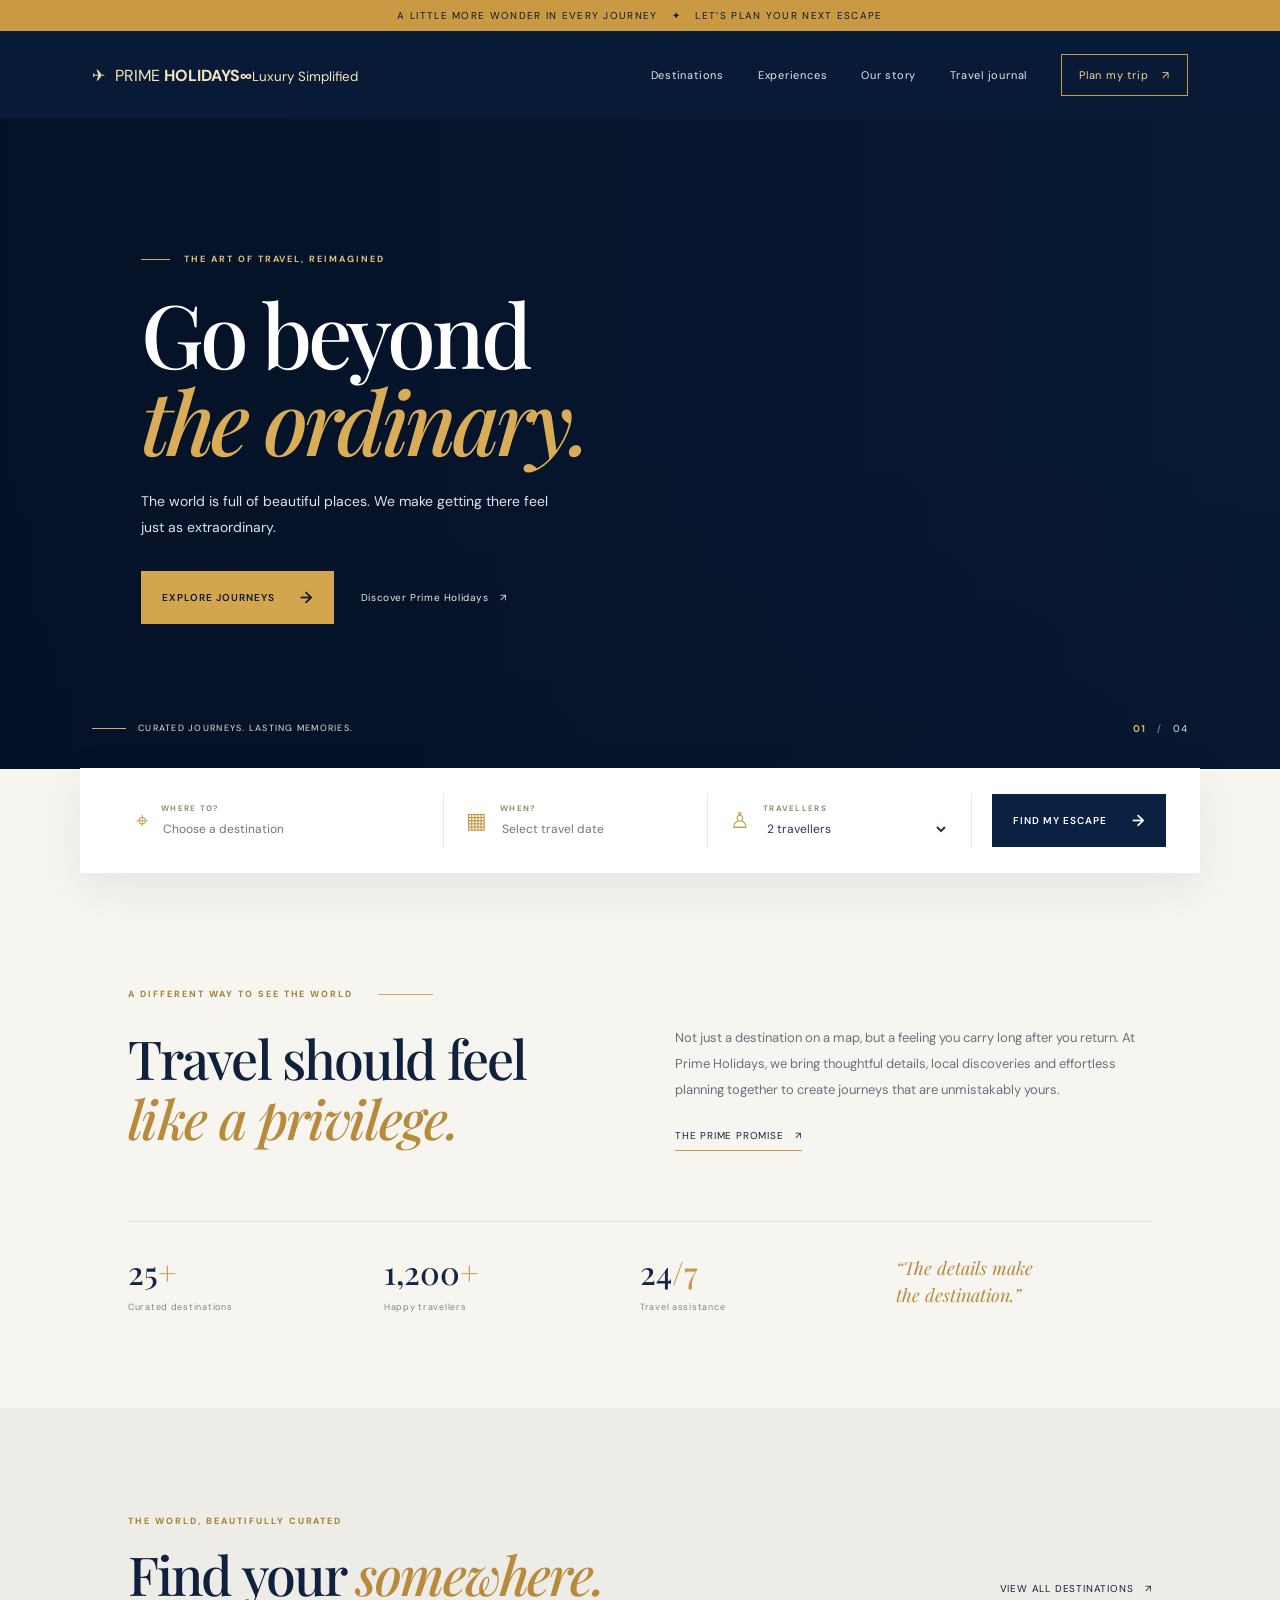
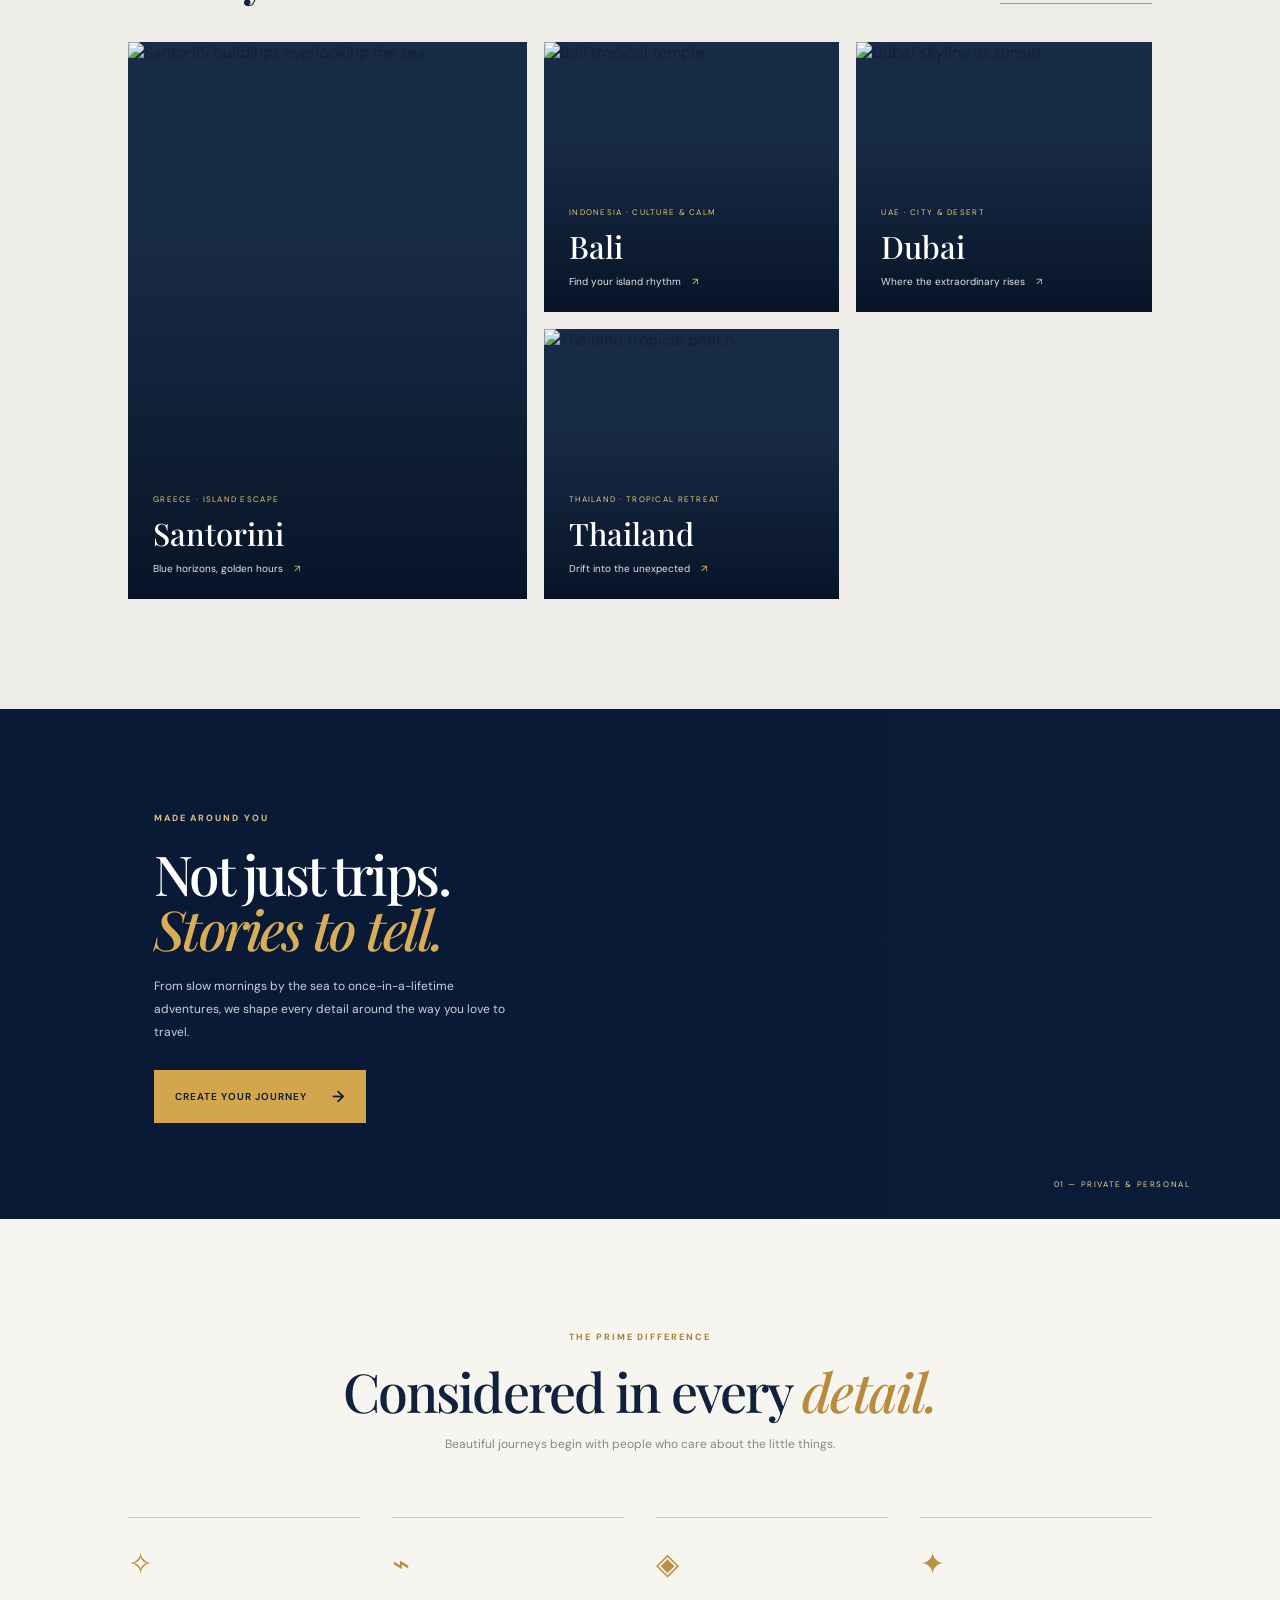
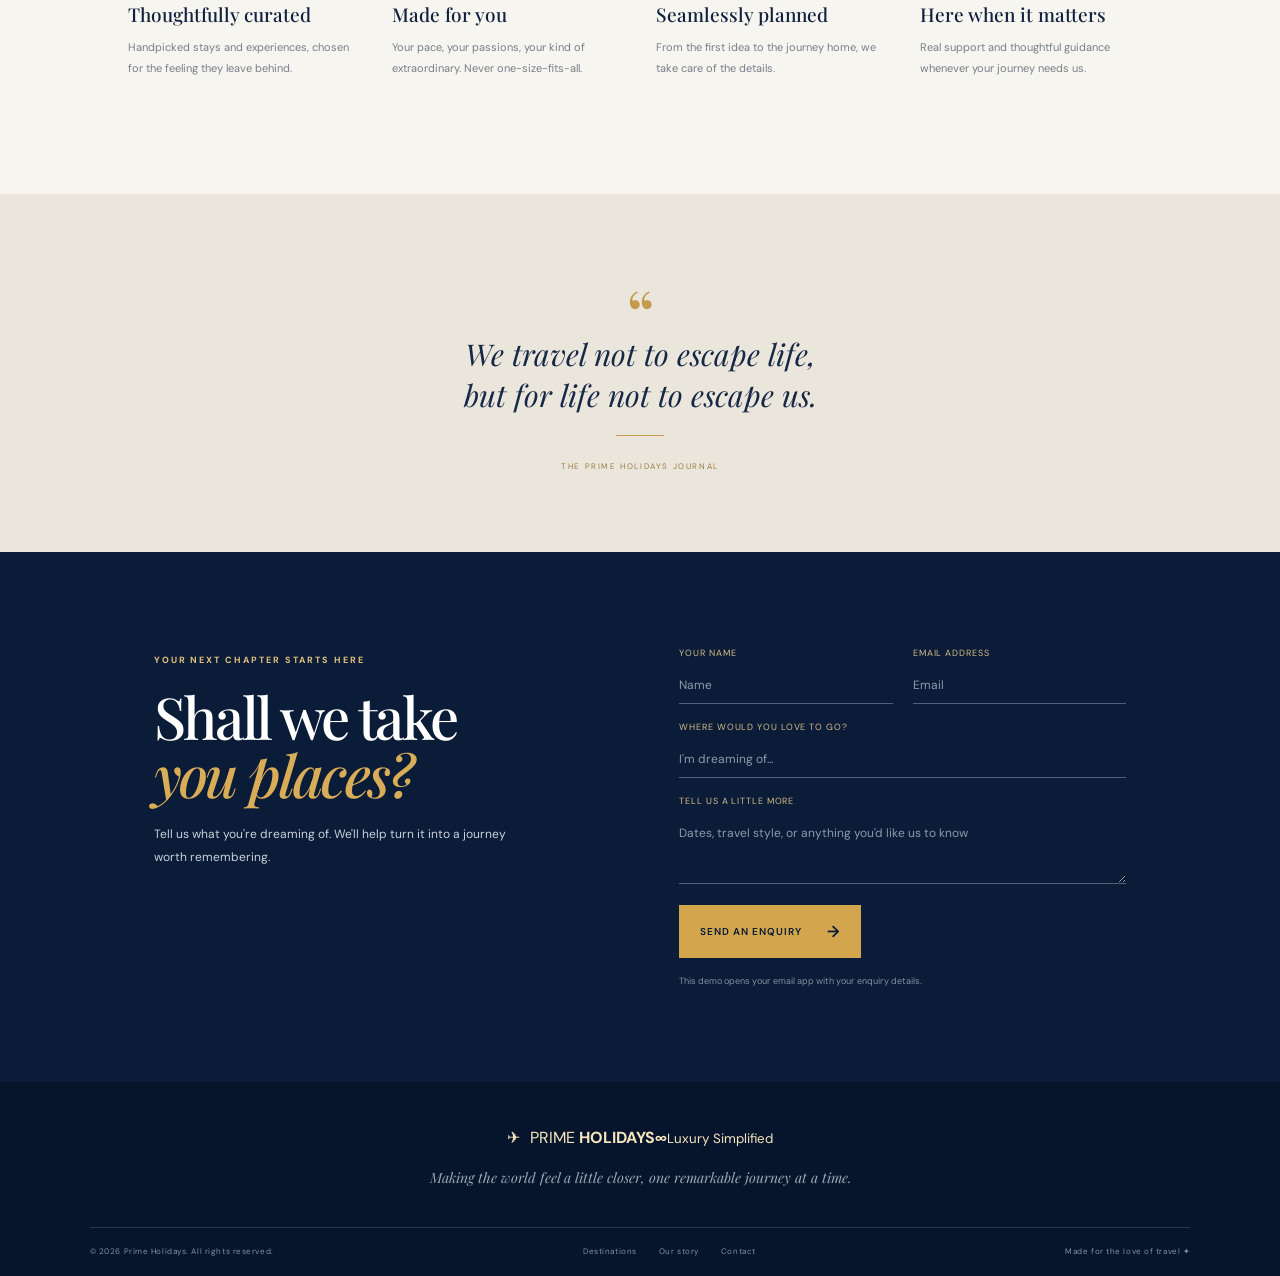
==== index.html @ 159aa7d9 "Match Prime Holidays logo to supplied reference" ====
<!DOCTYPE html>
<html lang="en">
<head>
  <meta charset="UTF-8" />
  <meta name="viewport" content="width=device-width, initial-scale=1.0" />
  <meta name="theme-color" content="#081a35" />
  <meta name="description" content="Discover extraordinary journeys with Prime Holidays. Thoughtfully curated luxury escapes, unforgettable experiences and seamless travel planning." />
  <title>Prime Holidays | Luxury Simplified</title>
  <link rel="preconnect" href="https://fonts.googleapis.com">
  <link rel="preconnect" href="https://fonts.gstatic.com" crossorigin>
  <link href="https://fonts.googleapis.com/css2?family=DM+Sans:wght@400;500;600;700&family=Playfair+Display:ital,wght@0,500;0,600;0,700;1,500;1,600&display=swap" rel="stylesheet">
  <link rel="stylesheet" href="styles.css" />
</head>
<body>
  <div class="announcement">A little more wonder in every journey <span>✦</span> Let’s plan your next escape</div>
  <header class="site-header" id="top">
    <a class="brand prime-logo" href="#top" aria-label="Prime Holidays home"><span class="logo-plane">✈</span><span class="logo-lockup"><span class="logo-word"><span>PRIME</span> <b>HOLIDAYS</b></span><span class="logo-divider"><i></i><b>∞</b><i></i></span><small>Luxury Simplified</small></span></a>
    <button class="menu-toggle" aria-label="Toggle navigation" aria-expanded="false"><i></i><i></i><i></i></button>
    <nav class="main-nav" aria-label="Main navigation">
      <a href="#destinations">Destinations</a><a href="#experiences">Experiences</a><a href="#about">Our story</a><a href="#journal">Travel journal</a><a class="nav-cta" href="#contact">Plan my trip <span>↗</span></a>
    </nav>
  </header>
  <main>
    <section class="hero"><div class="hero-image"></div><div class="hero-shade"></div>
      <div class="hero-content"><p class="eyebrow light"><span></span> THE ART OF TRAVEL, REIMAGINED</p><h1>Go beyond<br><em>the ordinary.</em></h1><p class="hero-copy">The world is full of beautiful places. We make getting there feel just as extraordinary.</p><div class="hero-actions"><a class="button button-gold" href="#destinations">Explore journeys <span>→</span></a><a class="text-link light-link" href="#about">Discover Prime Holidays <span>↗</span></a></div></div>
      <div class="hero-note"><span class="note-line"></span><span>Curated journeys. Lasting memories.</span></div><div class="hero-count"><b>01</b><span> / </span> 04</div>
    </section>
    <section class="search-wrap" aria-label="Find your holiday"><form class="trip-search" id="tripSearch">
      <label><span class="field-icon">⌖</span><span class="field-text"><small>WHERE TO?</small><input name="destination" placeholder="Choose a destination" required /></span></label>
      <label><span class="field-icon">▦</span><span class="field-text"><small>WHEN?</small><input name="date" type="text" onfocus="(this.type='date')" placeholder="Select travel date" /></span></label>
      <label><span class="field-icon">♙</span><span class="field-text"><small>TRAVELLERS</small><select name="travellers"><option>2 travellers</option><option>1 traveller</option><option>3 travellers</option><option>4 travellers</option><option>5+ travellers</option></select></span></label>
      <button class="button button-navy" type="submit">Find my escape <span>→</span></button>
    </form></section>
    <section class="section intro-section" id="about"><div class="intro-kicker"><span class="eyebrow">A DIFFERENT WAY TO SEE THE WORLD</span><span class="gold-rule"></span></div>
      <div class="intro-grid"><h2>Travel should feel<br><em>like a privilege.</em></h2><div class="intro-copy"><p>Not just a destination on a map, but a feeling you carry long after you return. At Prime Holidays, we bring thoughtful details, local discoveries and effortless planning together to create journeys that are unmistakably yours.</p><a class="underlined-link" href="#contact">The Prime promise <span>↗</span></a></div></div>
      <div class="stats-row"><div><b>25<span>+</span></b><small>Curated destinations</small></div><div><b>1,200<span>+</span></b><small>Happy travellers</small></div><div><b>24<span>/7</span></b><small>Travel assistance</small></div><div class="stats-quote">“The details make<br>the destination.”</div></div>
    </section>
    <section class="section destinations-section" id="destinations"><div class="section-heading"><div><span class="eyebrow">THE WORLD, BEAUTIFULLY CURATED</span><h2>Find your <em>somewhere.</em></h2></div><a class="underlined-link" href="#contact">View all destinations <span>↗</span></a></div>
      <div class="destination-grid">
        <a class="destination-card destination-large" href="#contact"><img src="https://images.unsplash.com/photo-1533105079780-92b9be482077?auto=format&fit=crop&w=1200&q=85" alt="Santorini buildings overlooking the sea"><span class="card-overlay"></span><span class="destination-info"><small>GREECE · ISLAND ESCAPE</small><b>Santorini</b><span>Blue horizons, golden hours <i>↗</i></span></span></a>
        <a class="destination-card" href="#contact"><img src="https://images.unsplash.com/photo-1518548419970-58e3b4079ab2?auto=format&fit=crop&w=900&q=85" alt="Bali tropical temple"><span class="card-overlay"></span><span class="destination-info"><small>INDONESIA · CULTURE & CALM</small><b>Bali</b><span>Find your island rhythm <i>↗</i></span></span></a>
        <a class="destination-card" href="#contact"><img src="https://images.unsplash.com/photo-1512453979798-5ea266f8880c?auto=format&fit=crop&w=900&q=85" alt="Dubai skyline at sunset"><span class="card-overlay"></span><span class="destination-info"><small>UAE · CITY & DESERT</small><b>Dubai</b><span>Where the extraordinary rises <i>↗</i></span></span></a>
        <a class="destination-card" href="#contact"><img src="https://images.unsplash.com/photo-1528181304800-259b08848526?auto=format&fit=crop&w=900&q=85" alt="Thailand tropical beach"><span class="card-overlay"></span><span class="destination-info"><small>THAILAND · TROPICAL RETREAT</small><b>Thailand</b><span>Drift into the unexpected <i>↗</i></span></span></a>
      </div>
    </section>
    <section class="experience-section" id="experiences"><div class="experience-image"></div><div class="experience-content"><span class="eyebrow light">MADE AROUND YOU</span><h2>Not just trips.<br><em>Stories to tell.</em></h2><p>From slow mornings by the sea to once-in-a-lifetime adventures, we shape every detail around the way you love to travel.</p><a class="button button-gold" href="#contact">Create your journey <span>→</span></a></div><div class="experience-caption">01 — PRIVATE & PERSONAL</div></section>
    <section class="section values-section"><div class="section-heading centered"><span class="eyebrow">THE PRIME DIFFERENCE</span><h2>Considered in every <em>detail.</em></h2><p>Beautiful journeys begin with people who care about the little things.</p></div>
      <div class="value-grid"><article><span class="value-icon">✧</span><h3>Thoughtfully curated</h3><p>Handpicked stays and experiences, chosen for the feeling they leave behind.</p></article><article><span class="value-icon">⌁</span><h3>Made for you</h3><p>Your pace, your passions, your kind of extraordinary. Never one-size-fits-all.</p></article><article><span class="value-icon">◈</span><h3>Seamlessly planned</h3><p>From the first idea to the journey home, we take care of the details.</p></article><article><span class="value-icon">✦</span><h3>Here when it matters</h3><p>Real support and thoughtful guidance whenever your journey needs us.</p></article></div>
    </section>
    <section class="quote-section" id="journal"><div class="quote-mark">“</div><blockquote>We travel not to escape life,<br>but for life not to escape us.</blockquote><span class="quote-rule"></span><small>THE PRIME HOLIDAYS JOURNAL</small></section>
    <section class="contact-section" id="contact"><div><span class="eyebrow light">YOUR NEXT CHAPTER STARTS HERE</span><h2>Shall we take<br><em>you places?</em></h2><p>Tell us what you're dreaming of. We'll help turn it into a journey worth remembering.</p></div>
      <form class="contact-form" id="contactForm"><div class="form-row"><label>Your name<input name="name" placeholder="Name" required></label><label>Email address<input name="email" type="email" placeholder="Email" required></label></div><label>Where would you love to go?<input name="destination" placeholder="I'm dreaming of..." required></label><label>Tell us a little more<textarea name="message" rows="3" placeholder="Dates, travel style, or anything you'd like us to know"></textarea></label><button class="button button-gold" type="submit">Send an enquiry <span>→</span></button><p class="form-note">This demo opens your email app with your enquiry details.</p></form>
    </section>
  </main>
  <footer class="footer"><a class="brand prime-logo footer-brand" href="#top" aria-label="Prime Holidays home"><span class="logo-plane">✈</span><span class="logo-lockup"><span class="logo-word"><span>PRIME</span> <b>HOLIDAYS</b></span><span class="logo-divider"><i></i><b>∞</b><i></i></span><small>Luxury Simplified</small></span></a><p>Making the world feel a little closer, one remarkable journey at a time.</p><div class="footer-bottom"><span>© <span id="year"></span> Prime Holidays. All rights reserved.</span><div><a href="#destinations">Destinations</a><a href="#about">Our story</a><a href="#contact">Contact</a></div><span>Made for the love of travel ✦</span></div></footer>
  <script src="script.js"></script>
</body>
</html>
---- styles.css ----
*{box-sizing:border-box}html{scroll-behavior:smooth}body{margin:0;background:#f7f5f0;color:#10213d;font-family:"DM Sans",sans-serif}a{color:inherit;text-decoration:none}.announcement{height:31px;background:#c99a43;color:#071a36;text-align:center;font-size:10px;letter-spacing:.13em;text-transform:uppercase;padding:9px 12px}.announcement span{padding:0 10px}.site-header{height:88px;padding:0 7.2%;display:flex;align-items:center;justify-content:space-between;background:#081a35;color:#fff;position:relative;z-index:10}.brand{display:flex;align-items:center;gap:10px;color:#f5e6bd}.brand-mark{font-size:26px;color:#d8a84e}.brand-name{font-family:"Playfair Display",serif;font-size:21px;letter-spacing:.06em;line-height:1.05}.brand-name b{font-weight:500;color:#dcb45f}.brand-name small{display:block;font:9px "DM Sans",sans-serif;letter-spacing:.27em;text-align:center;margin-top:8px;color:#eee1c4}.main-nav{display:flex;align-items:center;gap:34px;font-size:11px;letter-spacing:.07em;color:#e5e8ee}.main-nav>a:hover{color:#e0b65d}.nav-cta{border:1px solid #c99a43;padding:13px 17px;color:#f3d48e}.nav-cta span{margin-left:10px}.menu-toggle{display:none;background:none;border:0}.hero{height:650px;min-height:590px;position:relative;display:flex;align-items:center;color:white;overflow:hidden;background:#081a35}.hero-image{position:absolute;inset:0;background:url("https://images.unsplash.com/photo-1530789253388-582c481c54b0?auto=format&fit=crop&w=2200&q=90") center 53%/cover;transform:scale(1.02)}.hero-shade{position:absolute;inset:0;background:linear-gradient(90deg,rgba(4,16,36,.86),rgba(5,18,39,.62) 45%,rgba(5,18,39,.08)),linear-gradient(0deg,rgba(5,17,36,.28),transparent 50%)}.hero-content{position:relative;z-index:1;margin-left:11%;max-width:590px;padding:50px 20px 70px 0}.eyebrow{font-size:9px;letter-spacing:.22em;font-weight:700;color:#a77d34}.eyebrow.light{color:#e3c27d}.eyebrow span{display:inline-block;width:29px;height:1px;background:#d6ad61;vertical-align:middle;margin-right:10px}.hero h1,.experience-content h2,.contact-section h2{font:500 clamp(54px,7vw,88px)/.99 "Playfair Display",serif;letter-spacing:-.045em;margin:24px 0}.hero h1 em,.intro-grid h2 em,.section-heading h2 em,.experience-content h2 em,.contact-section h2 em{font-weight:500;color:#d9ad58}.hero-copy{max-width:410px;color:#e0e4eb;font-size:14px;line-height:1.9;margin:0 0 30px}.hero-actions{display:flex;align-items:center;gap:27px}.button{display:inline-flex;align-items:center;justify-content:center;gap:25px;padding:16px 21px;border:0;font:600 10px "DM Sans",sans-serif;letter-spacing:.1em;text-transform:uppercase;cursor:pointer;transition:transform .2s}.button:hover{transform:translateY(-2px)}.button-gold{background:#d3a64e;color:#081a35}.button-gold:hover{background:#e5bd70}.button-navy{background:#0b2142;color:#fff;white-space:nowrap}.button span{font-size:16px}.text-link{font-size:10px;letter-spacing:.06em}.light-link{color:#f0e9dc}.text-link span,.underlined-link span{padding-left:8px}.hero-note{position:absolute;bottom:35px;left:7.2%;font-size:9px;letter-spacing:.14em;text-transform:uppercase;color:#e9e4d9;display:flex;align-items:center;gap:12px}.note-line{height:1px;width:34px;background:#d6ad61}.hero-count{position:absolute;right:7.2%;bottom:34px;font-size:10px;letter-spacing:.1em;color:#e7e4dc}.hero-count b{color:#d8ae5d}.hero-count span{color:#9a9a9a;padding:0 7px}.search-wrap{position:relative;z-index:3;margin:-1px auto 0;background:#fff;max-width:1120px;box-shadow:0 15px 50px #14233a14;padding:0 34px}.trip-search{display:grid;grid-template-columns:1.25fr 1fr 1fr auto;align-items:center;min-height:105px}.trip-search label{display:flex;align-items:center;gap:13px;padding:10px 22px;border-right:1px solid #ece8df}.field-icon{font-size:22px;color:#c59a4a}.field-text{display:flex;flex-direction:column;gap:7px;width:100%}.field-text small{font-size:8px;letter-spacing:.16em;color:#9a8a6d;font-weight:700}.field-text input,.field-text select{border:0;outline:0;background:transparent;color:#263650;font:12px "DM Sans",sans-serif;width:100%;min-width:0}.trip-search .button{margin-left:20px}.section{padding:110px 10%}.intro-section{padding-top:115px;padding-bottom:95px}.intro-kicker{display:flex;align-items:center;gap:25px}.gold-rule{width:55px;height:1px;background:#d2a650}.intro-grid{display:grid;grid-template-columns:1fr 1fr;gap:70px;align-items:center;margin-top:25px}.intro-grid h2,.section-heading h2{font:500 clamp(38px,4.2vw,57px)/1.12 "Playfair Display",serif;letter-spacing:-.035em;margin:0}.intro-grid h2 em,.section-heading h2 em{color:#b88b3c}.intro-copy{max-width:475px}.intro-copy p{font-size:13px;line-height:2;color:#69717e;margin:0 0 20px}.underlined-link{font-size:10px;letter-spacing:.08em;text-transform:uppercase;border-bottom:1px solid #c49a4a;padding-bottom:8px;display:inline-block}.stats-row{border-top:1px solid #e4dfd5;margin-top:70px;padding-top:28px;display:grid;grid-template-columns:repeat(4,1fr);align-items:center}.stats-row>div{display:flex;flex-direction:column;gap:8px}.stats-row b{font:500 32px "Playfair Display",serif;color:#142747}.stats-row b span{color:#c59a4a}.stats-row small{font-size:9px;letter-spacing:.08em;color:#81838a}.stats-row .stats-quote{font:italic 18px "Playfair Display",serif;color:#b68a40;line-height:1.45}.destinations-section{background:#eeece6;padding-top:100px;padding-bottom:110px}.section-heading{display:flex;align-items:end;justify-content:space-between;margin-bottom:38px}.section-heading h2{margin-top:15px}.destination-grid{display:grid;grid-template-columns:1.35fr 1fr 1fr;grid-template-rows:270px 270px;gap:17px}.destination-card{position:relative;overflow:hidden;display:block;background:#182b46}.destination-card.destination-large{grid-row:span 2}.destination-card img{width:100%;height:100%;object-fit:cover;transition:transform .7s}.destination-card:hover img{transform:scale(1.055)}.card-overlay{position:absolute;inset:0;background:linear-gradient(0deg,rgba(3,14,31,.78),transparent 65%)}.destination-info{position:absolute;bottom:24px;left:25px;color:white;display:flex;flex-direction:column;gap:8px}.destination-info small{font-size:8px;letter-spacing:.16em;color:#e9c77e}.destination-info b{font:500 31px "Playfair Display",serif}.destination-info>span{font-size:10px;color:#e5e5e5}.destination-info i{font-style:normal;padding-left:8px;color:#e5bf70}.experience-section{height:510px;position:relative;background:#0a1c38;color:#fff;display:flex;align-items:center;overflow:hidden}.experience-image{position:absolute;inset:0 0 0 38%;background:url("https://images.unsplash.com/photo-1518509562904-e7ef99cdcc86?auto=format&fit=crop&w=1600&q=85") center/cover}.experience-section:before{content:"";position:absolute;inset:0;background:linear-gradient(90deg,#081a35 0%,#081a35 35%,rgba(8,26,53,.75) 57%,rgba(8,26,53,.05));z-index:1}.experience-content{position:relative;z-index:2;margin-left:12%;max-width:430px}.experience-content h2{font-size:55px;margin:20px 0}.experience-content p,.contact-section>div>p{font-size:12px;line-height:1.9;color:#cbd1dc;margin:0 0 27px;max-width:365px}.experience-caption{position:absolute;right:7%;bottom:30px;z-index:2;font-size:8px;letter-spacing:.2em;color:#f1d49a}.values-section{padding-top:105px;padding-bottom:115px}.centered{text-align:center;display:block}.centered h2{margin-top:16px}.centered>p{font-size:12px;color:#85858a;margin-top:15px}.value-grid{display:grid;grid-template-columns:repeat(4,1fr);gap:32px;margin-top:65px}.value-grid article{border-top:1px solid #d8c9a9;padding-top:24px}.value-icon{font:30px "Playfair Display",serif;color:#bd9144}.value-grid h3{font:500 19px "Playfair Display",serif;margin:19px 0 10px}.value-grid p{font-size:11px;line-height:1.9;color:#777e88;margin:0}.quote-section{background:#eae6dc;text-align:center;padding:72px 20px 78px}.quote-mark{font:70px "Playfair Display",serif;color:#c49a4b;height:53px}.quote-section blockquote{font:italic 30px/1.35 "Playfair Display",serif;color:#172847;margin:15px 0 20px}.quote-rule{display:block;width:48px;height:1px;background:#c49a4b;margin:0 auto 17px}.quote-section small{font-size:8px;letter-spacing:.2em;color:#9b7b43}.contact-section{background:#0a1c38;color:white;padding:95px 12%;display:grid;grid-template-columns:1fr 1.05fr;gap:100px}.contact-section h2{font-size:58px;margin:20px 0}.contact-form{display:flex;flex-direction:column;gap:17px}.contact-form label{display:flex;flex-direction:column;gap:8px;color:#d8bd85;font-size:9px;letter-spacing:.1em;text-transform:uppercase}.contact-form input,.contact-form textarea{background:transparent;border:0;border-bottom:1px solid #526079;padding:10px 0;color:white;outline:none;font:12px "DM Sans",sans-serif;resize:vertical}.contact-form input::placeholder,.contact-form textarea::placeholder{color:#8f9aaa}.form-row{display:grid;grid-template-columns:1fr 1fr;gap:20px}.contact-form .button{align-self:flex-start;margin-top:4px}.form-note{font-size:9px;color:#8490a2;margin:0}.footer{background:#06152c;color:#d6dce5;text-align:center;padding:45px 7% 20px}.footer-brand{justify-content:center}.footer>p{font:italic 14px "Playfair Display",serif;color:#9ea9b8;margin:20px 0 40px}.footer-bottom{border-top:1px solid #26364f;padding-top:18px;display:flex;justify-content:space-between;align-items:center;font-size:8px;letter-spacing:.07em;color:#8490a2}.footer-bottom div{display:flex;gap:22px}.footer-bottom a:hover{color:#e3bc70}@media(max-width:900px){.site-header{padding:0 5%;height:78px}.main-nav{gap:18px}.section{padding-left:7%;padding-right:7%}.search-wrap{margin:0 5%}.trip-search{grid-template-columns:1fr 1fr;padding:15px 0}.trip-search label{padding:13px 15px}.trip-search label:nth-child(2){border-right:0}.trip-search .button{margin:12px 15px;grid-column:span 2}.destination-grid{grid-template-rows:230px 230px}.contact-section{padding:80px 8%;gap:55px}.value-grid{gap:20px}}@media(max-width:650px){.announcement{font-size:8px}.site-header{height:72px}.brand-name{font-size:18px}.menu-toggle{display:flex;flex-direction:column;gap:5px;padding:10px}.menu-toggle i{width:22px;height:1px;background:#e6c67f}.main-nav{display:none;position:absolute;top:72px;left:0;right:0;background:#081a35;padding:22px 7%;flex-direction:column;align-items:stretch;gap:22px}.main-nav.open{display:flex}.nav-cta{text-align:center}.hero{height:620px;min-height:560px}.hero-image{background-position:58% center}.hero-shade{background:linear-gradient(90deg,rgba(4,16,36,.83),rgba(4,16,36,.38)),linear-gradient(0deg,rgba(4,16,36,.3),transparent)}.hero-content{margin-left:7%;padding-right:7%;padding-top:20px}.hero h1{font-size:58px}.hero-copy{font-size:12px;max-width:310px}.hero-actions{align-items:flex-start;flex-direction:column;gap:18px}.hero-note{left:7%;font-size:8px}.search-wrap{margin:0 4%;padding:0 12px}.trip-search{grid-template-columns:1fr}.trip-search label{border-right:0;border-bottom:1px solid #eee;padding:12px}.trip-search .button{grid-column:auto;margin:12px}.section{padding:75px 7%}.intro-grid{grid-template-columns:1fr;gap:18px;margin-top:20px}.intro-grid h2,.section-heading h2{font-size:42px}.stats-row{grid-template-columns:1fr 1fr;gap:25px;margin-top:45px}.stats-row .stats-quote{font-size:16px}.section-heading{align-items:flex-start;flex-direction:column;gap:22px}.destination-grid{grid-template-columns:1fr 1fr;grid-template-rows:260px 210px 210px;gap:10px}.destination-card.destination-large{grid-column:span 2;grid-row:auto}.destination-info{left:15px;bottom:16px}.destination-info b{font-size:25px}.destination-info small{font-size:7px}.destination-info>span{font-size:9px}.experience-section{height:570px;align-items:flex-end;padding-bottom:65px}.experience-image{inset:0;background-position:58% center}.experience-section:before{background:linear-gradient(0deg,#081a35,rgba(8,26,53,.86) 40%,rgba(8,26,53,.1))}.experience-content{margin:0 7%}.experience-content h2{font-size:48px}.experience-caption{right:7%;top:25px;bottom:auto}.value-grid{grid-template-columns:1fr 1fr;gap:32px 20px;margin-top:45px}.quote-section{padding:60px 15px}.quote-section blockquote{font-size:24px}.contact-section{grid-template-columns:1fr;gap:35px;padding:75px 7%}.contact-section h2{font-size:51px}.form-row{grid-template-columns:1fr;gap:17px}.footer-bottom{flex-direction:column;gap:16px}.footer-bottom div{order:-1}.footer>p{font-size:12px}}
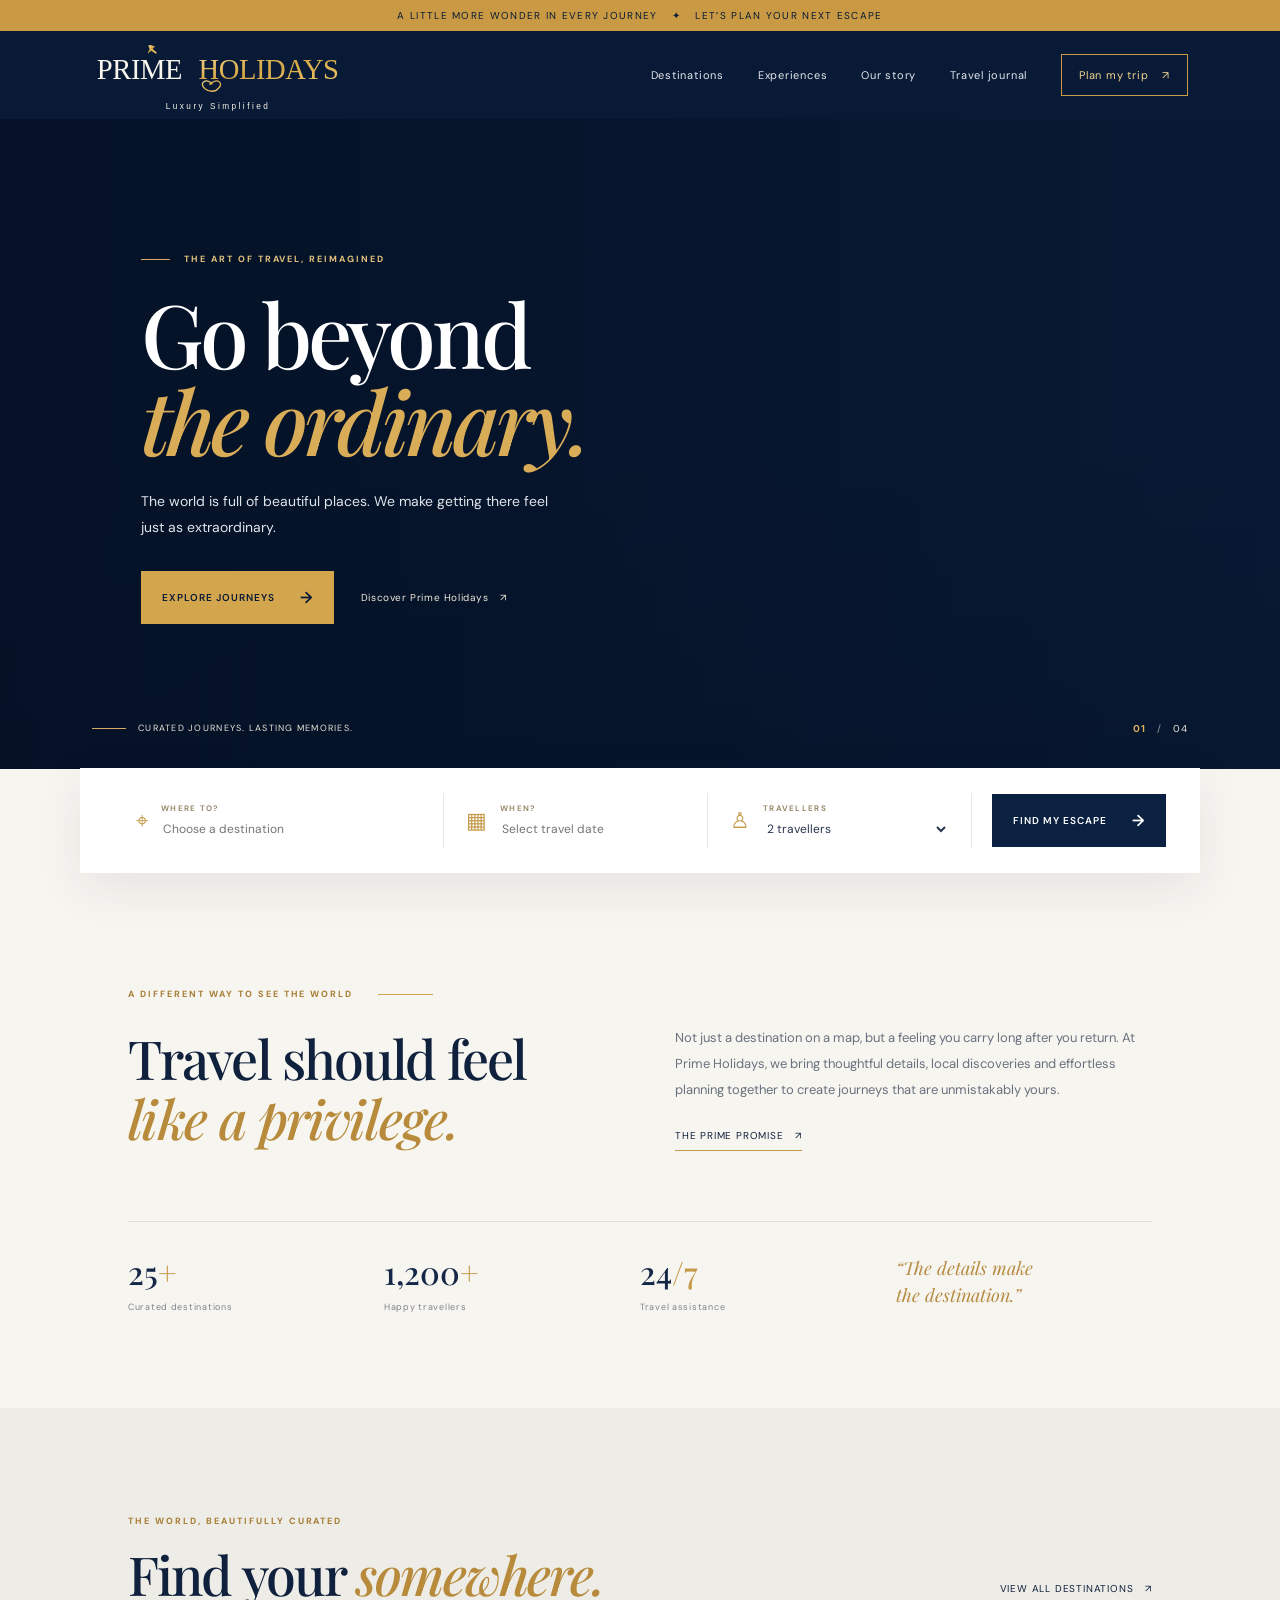
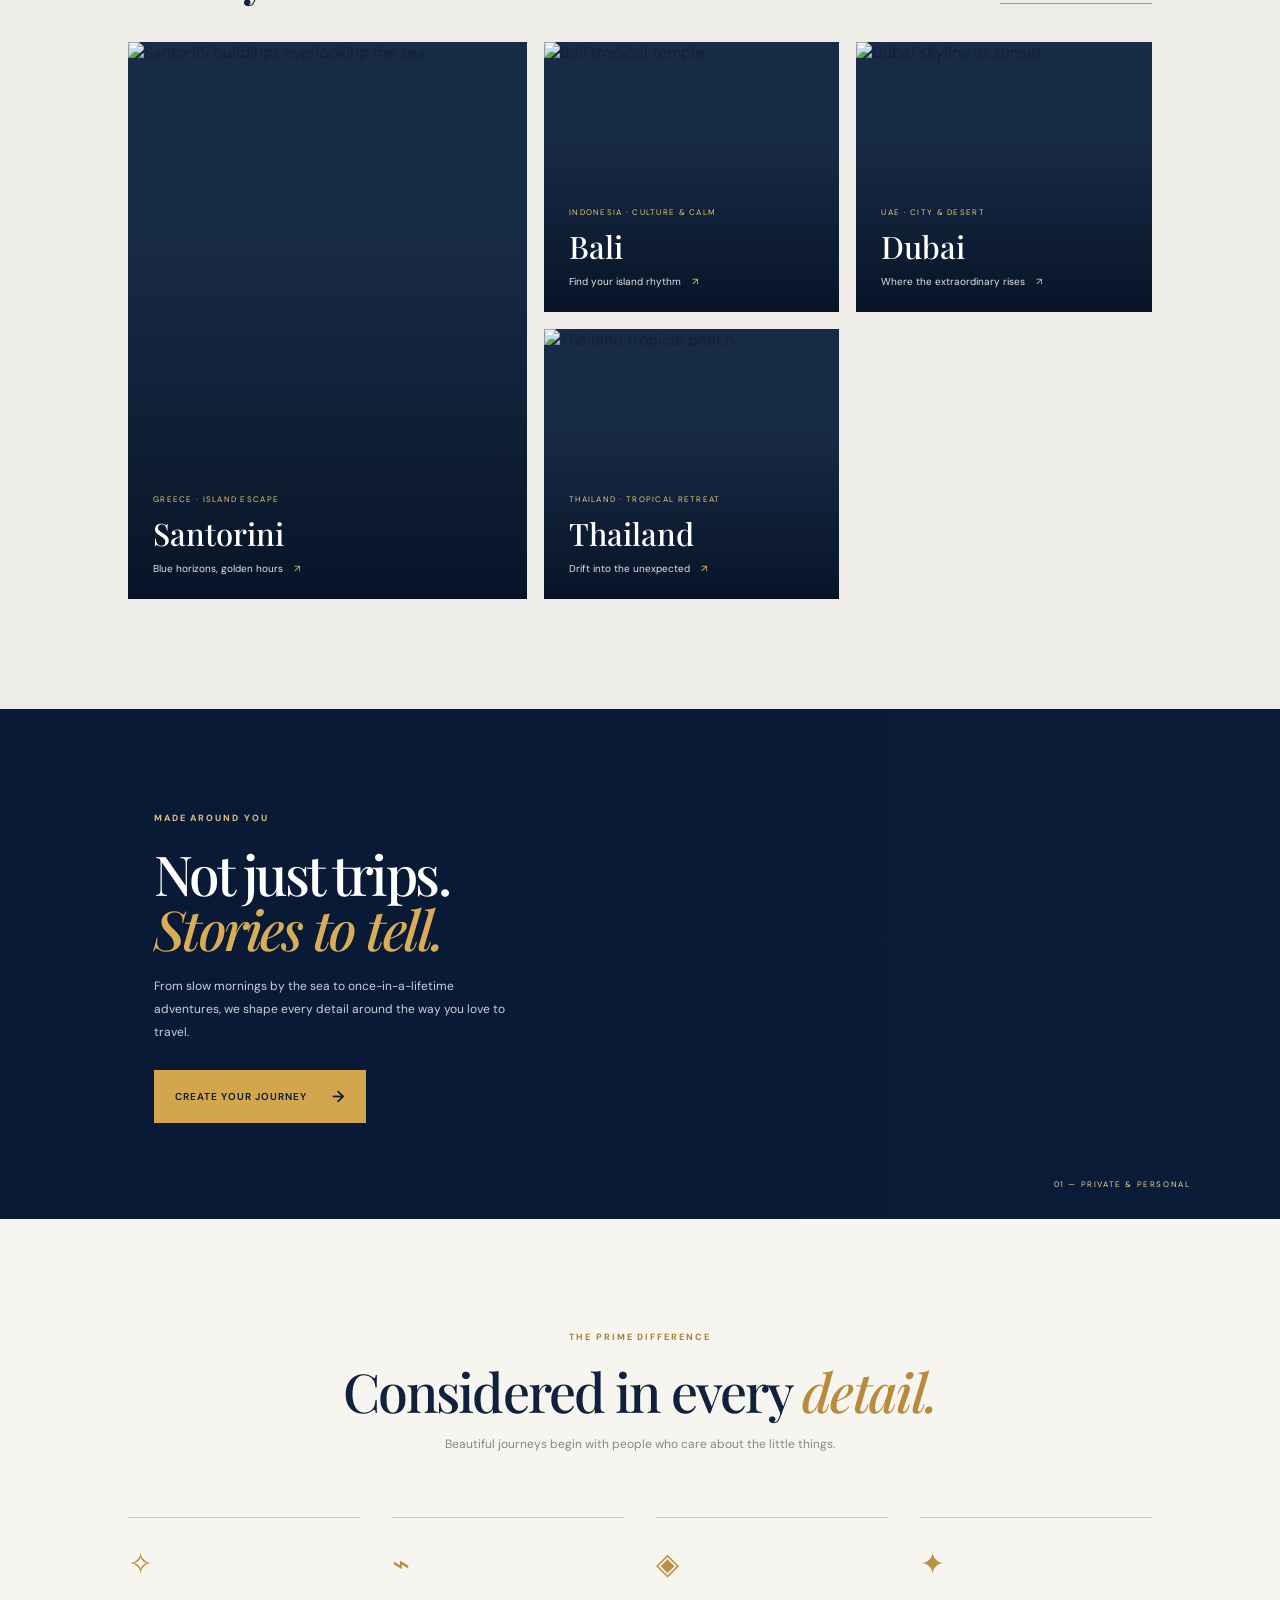
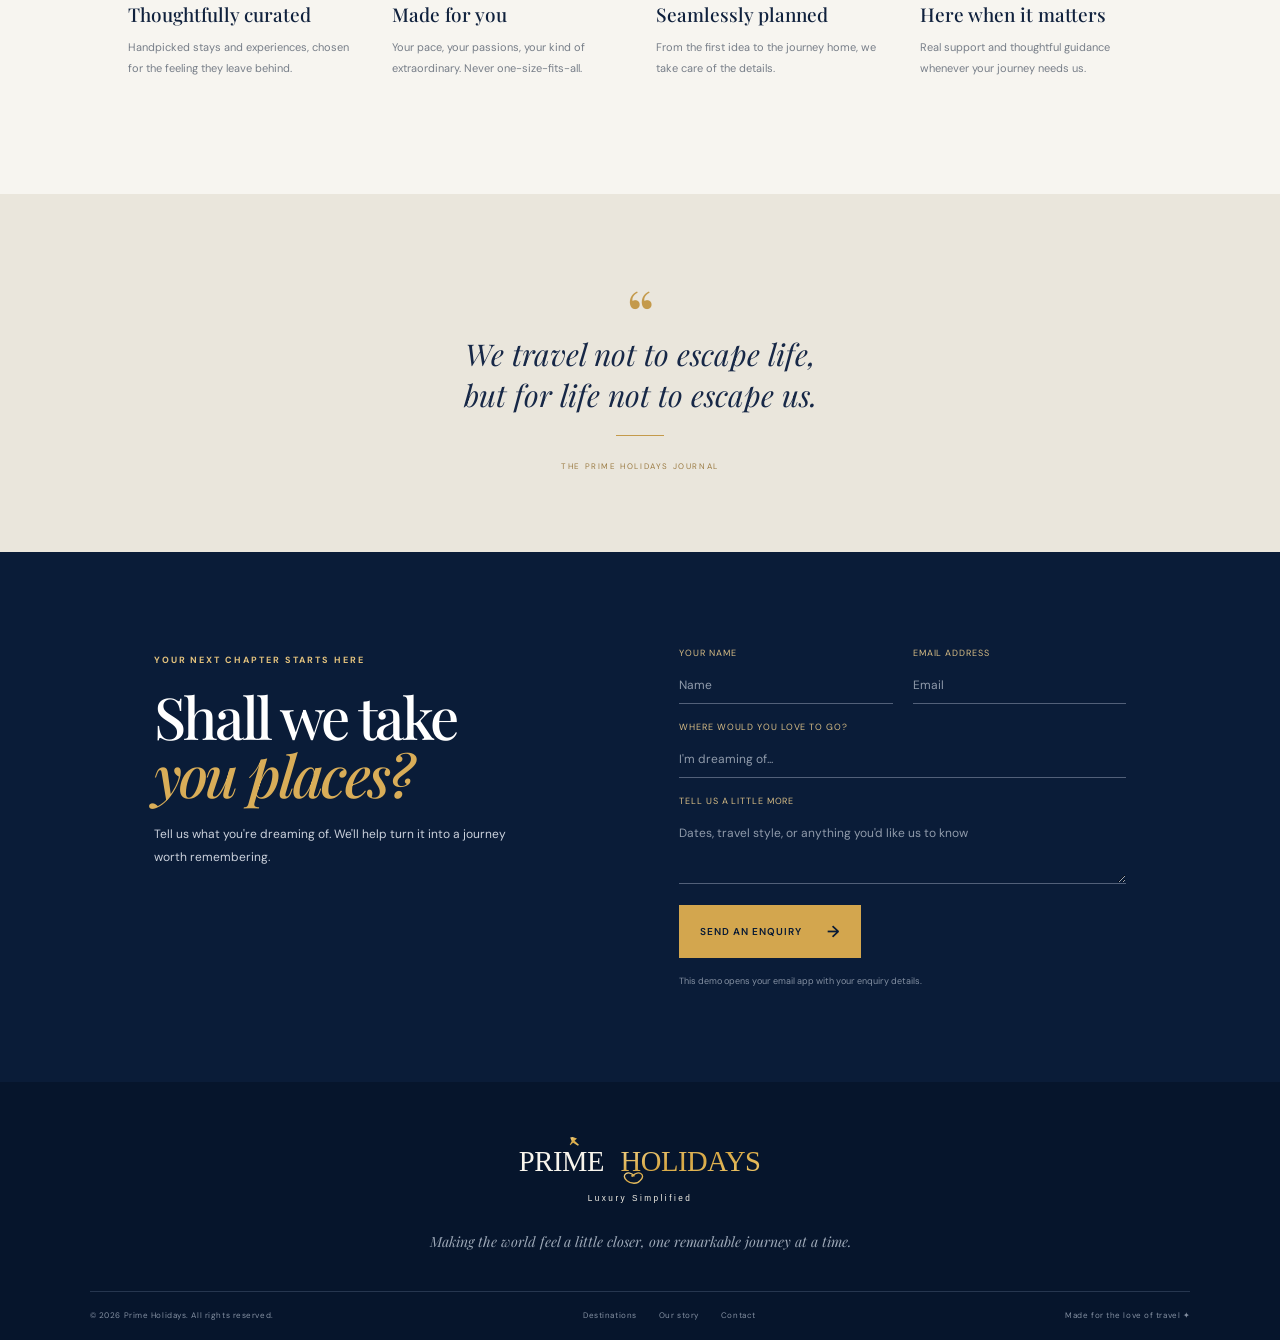
==== commit 07255785: "Use refined vector Prime Holidays logo" ====
--- a/index.html
+++ b/index.html
@@ -14,7 +14,7 @@
 <body>
   <div class="announcement">A little more wonder in every journey <span>✦</span> Let’s plan your next escape</div>
   <header class="site-header" id="top">
-    <a class="brand prime-logo" href="#top" aria-label="Prime Holidays home"><span class="logo-plane">✈</span><span class="logo-lockup"><span class="logo-word"><span>PRIME</span> <b>HOLIDAYS</b></span><span class="logo-divider"><i></i><b>∞</b><i></i></span><small>Luxury Simplified</small></span></a>
+    <a class="brand prime-logo" href="#top" aria-label="Prime Holidays home"><img src="prime-holidays-logo.svg" alt="Prime Holidays — Luxury Simplified"></a>
     <button class="menu-toggle" aria-label="Toggle navigation" aria-expanded="false"><i></i><i></i><i></i></button>
     <nav class="main-nav" aria-label="Main navigation">
       <a href="#destinations">Destinations</a><a href="#experiences">Experiences</a><a href="#about">Our story</a><a href="#journal">Travel journal</a><a class="nav-cta" href="#contact">Plan my trip <span>↗</span></a>
@@ -52,7 +52,7 @@
       <form class="contact-form" id="contactForm"><div class="form-row"><label>Your name<input name="name" placeholder="Name" required></label><label>Email address<input name="email" type="email" placeholder="Email" required></label></div><label>Where would you love to go?<input name="destination" placeholder="I'm dreaming of..." required></label><label>Tell us a little more<textarea name="message" rows="3" placeholder="Dates, travel style, or anything you'd like us to know"></textarea></label><button class="button button-gold" type="submit">Send an enquiry <span>→</span></button><p class="form-note">This demo opens your email app with your enquiry details.</p></form>
     </section>
   </main>
-  <footer class="footer"><a class="brand prime-logo footer-brand" href="#top" aria-label="Prime Holidays home"><span class="logo-plane">✈</span><span class="logo-lockup"><span class="logo-word"><span>PRIME</span> <b>HOLIDAYS</b></span><span class="logo-divider"><i></i><b>∞</b><i></i></span><small>Luxury Simplified</small></span></a><p>Making the world feel a little closer, one remarkable journey at a time.</p><div class="footer-bottom"><span>© <span id="year"></span> Prime Holidays. All rights reserved.</span><div><a href="#destinations">Destinations</a><a href="#about">Our story</a><a href="#contact">Contact</a></div><span>Made for the love of travel ✦</span></div></footer>
+  <footer class="footer"><a class="brand prime-logo footer-brand" href="#top"><img src="prime-holidays-logo.svg" alt="Prime Holidays — Luxury Simplified"></a><p>Making the world feel a little closer, one remarkable journey at a time.</p><div class="footer-bottom"><span>© <span id="year"></span> Prime Holidays. All rights reserved.</span><div><a href="#destinations">Destinations</a><a href="#about">Our story</a><a href="#contact">Contact</a></div><span>Made for the love of travel ✦</span></div></footer>
   <script src="script.js"></script>
 </body>
 </html>
--- a/styles.css
+++ b/styles.css
@@ -1 +1,13 @@
-*{box-sizing:border-box}html{scroll-behavior:smooth}body{margin:0;background:#f7f5f0;color:#10213d;font-family:"DM Sans",sans-serif}a{color:inherit;text-decoration:none}.announcement{height:31px;background:#c99a43;color:#071a36;text-align:center;font-size:10px;letter-spacing:.13em;text-transform:uppercase;padding:9px 12px}.announcement span{padding:0 10px}.site-header{height:88px;padding:0 7.2%;display:flex;align-items:center;justify-content:space-between;background:#081a35;color:#fff;position:relative;z-index:10}.brand{display:flex;align-items:center;gap:10px;color:#f5e6bd}.brand-mark{font-size:26px;color:#d8a84e}.brand-name{font-family:"Playfair Display",serif;font-size:21px;letter-spacing:.06em;line-height:1.05}.brand-name b{font-weight:500;color:#dcb45f}.brand-name small{display:block;font:9px "DM Sans",sans-serif;letter-spacing:.27em;text-align:center;margin-top:8px;color:#eee1c4}.main-nav{display:flex;align-items:center;gap:34px;font-size:11px;letter-spacing:.07em;color:#e5e8ee}.main-nav>a:hover{color:#e0b65d}.nav-cta{border:1px solid #c99a43;padding:13px 17px;color:#f3d48e}.nav-cta span{margin-left:10px}.menu-toggle{display:none;background:none;border:0}.hero{height:650px;min-height:590px;position:relative;display:flex;align-items:center;color:white;overflow:hidden;background:#081a35}.hero-image{position:absolute;inset:0;background:url("https://images.unsplash.com/photo-1530789253388-582c481c54b0?auto=format&fit=crop&w=2200&q=90") center 53%/cover;transform:scale(1.02)}.hero-shade{position:absolute;inset:0;background:linear-gradient(90deg,rgba(4,16,36,.86),rgba(5,18,39,.62) 45%,rgba(5,18,39,.08)),linear-gradient(0deg,rgba(5,17,36,.28),transparent 50%)}.hero-content{position:relative;z-index:1;margin-left:11%;max-width:590px;padding:50px 20px 70px 0}.eyebrow{font-size:9px;letter-spacing:.22em;font-weight:700;color:#a77d34}.eyebrow.light{color:#e3c27d}.eyebrow span{display:inline-block;width:29px;height:1px;background:#d6ad61;vertical-align:middle;margin-right:10px}.hero h1,.experience-content h2,.contact-section h2{font:500 clamp(54px,7vw,88px)/.99 "Playfair Display",serif;letter-spacing:-.045em;margin:24px 0}.hero h1 em,.intro-grid h2 em,.section-heading h2 em,.experience-content h2 em,.contact-section h2 em{font-weight:500;color:#d9ad58}.hero-copy{max-width:410px;color:#e0e4eb;font-size:14px;line-height:1.9;margin:0 0 30px}.hero-actions{display:flex;align-items:center;gap:27px}.button{display:inline-flex;align-items:center;justify-content:center;gap:25px;padding:16px 21px;border:0;font:600 10px "DM Sans",sans-serif;letter-spacing:.1em;text-transform:uppercase;cursor:pointer;transition:transform .2s}.button:hover{transform:translateY(-2px)}.button-gold{background:#d3a64e;color:#081a35}.button-gold:hover{background:#e5bd70}.button-navy{background:#0b2142;color:#fff;white-space:nowrap}.button span{font-size:16px}.text-link{font-size:10px;letter-spacing:.06em}.light-link{color:#f0e9dc}.text-link span,.underlined-link span{padding-left:8px}.hero-note{position:absolute;bottom:35px;left:7.2%;font-size:9px;letter-spacing:.14em;text-transform:uppercase;color:#e9e4d9;display:flex;align-items:center;gap:12px}.note-line{height:1px;width:34px;background:#d6ad61}.hero-count{position:absolute;right:7.2%;bottom:34px;font-size:10px;letter-spacing:.1em;color:#e7e4dc}.hero-count b{color:#d8ae5d}.hero-count span{color:#9a9a9a;padding:0 7px}.search-wrap{position:relative;z-index:3;margin:-1px auto 0;background:#fff;max-width:1120px;box-shadow:0 15px 50px #14233a14;padding:0 34px}.trip-search{display:grid;grid-template-columns:1.25fr 1fr 1fr auto;align-items:center;min-height:105px}.trip-search label{display:flex;align-items:center;gap:13px;padding:10px 22px;border-right:1px solid #ece8df}.field-icon{font-size:22px;color:#c59a4a}.field-text{display:flex;flex-direction:column;gap:7px;width:100%}.field-text small{font-size:8px;letter-spacing:.16em;color:#9a8a6d;font-weight:700}.field-text input,.field-text select{border:0;outline:0;background:transparent;color:#263650;font:12px "DM Sans",sans-serif;width:100%;min-width:0}.trip-search .button{margin-left:20px}.section{padding:110px 10%}.intro-section{padding-top:115px;padding-bottom:95px}.intro-kicker{display:flex;align-items:center;gap:25px}.gold-rule{width:55px;height:1px;background:#d2a650}.intro-grid{display:grid;grid-template-columns:1fr 1fr;gap:70px;align-items:center;margin-top:25px}.intro-grid h2,.section-heading h2{font:500 clamp(38px,4.2vw,57px)/1.12 "Playfair Display",serif;letter-spacing:-.035em;margin:0}.intro-grid h2 em,.section-heading h2 em{color:#b88b3c}.intro-copy{max-width:475px}.intro-copy p{font-size:13px;line-height:2;color:#69717e;margin:0 0 20px}.underlined-link{font-size:10px;letter-spacing:.08em;text-transform:uppercase;border-bottom:1px solid #c49a4a;padding-bottom:8px;display:inline-block}.stats-row{border-top:1px solid #e4dfd5;margin-top:70px;padding-top:28px;display:grid;grid-template-columns:repeat(4,1fr);align-items:center}.stats-row>div{display:flex;flex-direction:column;gap:8px}.stats-row b{font:500 32px "Playfair Display",serif;color:#142747}.stats-row b span{color:#c59a4a}.stats-row small{font-size:9px;letter-spacing:.08em;color:#81838a}.stats-row .stats-quote{font:italic 18px "Playfair Display",serif;color:#b68a40;line-height:1.45}.destinations-section{background:#eeece6;padding-top:100px;padding-bottom:110px}.section-heading{display:flex;align-items:end;justify-content:space-between;margin-bottom:38px}.section-heading h2{margin-top:15px}.destination-grid{display:grid;grid-template-columns:1.35fr 1fr 1fr;grid-template-rows:270px 270px;gap:17px}.destination-card{position:relative;overflow:hidden;display:block;background:#182b46}.destination-card.destination-large{grid-row:span 2}.destination-card img{width:100%;height:100%;object-fit:cover;transition:transform .7s}.destination-card:hover img{transform:scale(1.055)}.card-overlay{position:absolute;inset:0;background:linear-gradient(0deg,rgba(3,14,31,.78),transparent 65%)}.destination-info{position:absolute;bottom:24px;left:25px;color:white;display:flex;flex-direction:column;gap:8px}.destination-info small{font-size:8px;letter-spacing:.16em;color:#e9c77e}.destination-info b{font:500 31px "Playfair Display",serif}.destination-info>span{font-size:10px;color:#e5e5e5}.destination-info i{font-style:normal;padding-left:8px;color:#e5bf70}.experience-section{height:510px;position:relative;background:#0a1c38;color:#fff;display:flex;align-items:center;overflow:hidden}.experience-image{position:absolute;inset:0 0 0 38%;background:url("https://images.unsplash.com/photo-1518509562904-e7ef99cdcc86?auto=format&fit=crop&w=1600&q=85") center/cover}.experience-section:before{content:"";position:absolute;inset:0;background:linear-gradient(90deg,#081a35 0%,#081a35 35%,rgba(8,26,53,.75) 57%,rgba(8,26,53,.05));z-index:1}.experience-content{position:relative;z-index:2;margin-left:12%;max-width:430px}.experience-content h2{font-size:55px;margin:20px 0}.experience-content p,.contact-section>div>p{font-size:12px;line-height:1.9;color:#cbd1dc;margin:0 0 27px;max-width:365px}.experience-caption{position:absolute;right:7%;bottom:30px;z-index:2;font-size:8px;letter-spacing:.2em;color:#f1d49a}.values-section{padding-top:105px;padding-bottom:115px}.centered{text-align:center;display:block}.centered h2{margin-top:16px}.centered>p{font-size:12px;color:#85858a;margin-top:15px}.value-grid{display:grid;grid-template-columns:repeat(4,1fr);gap:32px;margin-top:65px}.value-grid article{border-top:1px solid #d8c9a9;padding-top:24px}.value-icon{font:30px "Playfair Display",serif;color:#bd9144}.value-grid h3{font:500 19px "Playfair Display",serif;margin:19px 0 10px}.value-grid p{font-size:11px;line-height:1.9;color:#777e88;margin:0}.quote-section{background:#eae6dc;text-align:center;padding:72px 20px 78px}.quote-mark{font:70px "Playfair Display",serif;color:#c49a4b;height:53px}.quote-section blockquote{font:italic 30px/1.35 "Playfair Display",serif;color:#172847;margin:15px 0 20px}.quote-rule{display:block;width:48px;height:1px;background:#c49a4b;margin:0 auto 17px}.quote-section small{font-size:8px;letter-spacing:.2em;color:#9b7b43}.contact-section{background:#0a1c38;color:white;padding:95px 12%;display:grid;grid-template-columns:1fr 1.05fr;gap:100px}.contact-section h2{font-size:58px;margin:20px 0}.contact-form{display:flex;flex-direction:column;gap:17px}.contact-form label{display:flex;flex-direction:column;gap:8px;color:#d8bd85;font-size:9px;letter-spacing:.1em;text-transform:uppercase}.contact-form input,.contact-form textarea{background:transparent;border:0;border-bottom:1px solid #526079;padding:10px 0;color:white;outline:none;font:12px "DM Sans",sans-serif;resize:vertical}.contact-form input::placeholder,.contact-form textarea::placeholder{color:#8f9aaa}.form-row{display:grid;grid-template-columns:1fr 1fr;gap:20px}.contact-form .button{align-self:flex-start;margin-top:4px}.form-note{font-size:9px;color:#8490a2;margin:0}.footer{background:#06152c;color:#d6dce5;text-align:center;padding:45px 7% 20px}.footer-brand{justify-content:center}.footer>p{font:italic 14px "Playfair Display",serif;color:#9ea9b8;margin:20px 0 40px}.footer-bottom{border-top:1px solid #26364f;padding-top:18px;display:flex;justify-content:space-between;align-items:center;font-size:8px;letter-spacing:.07em;color:#8490a2}.footer-bottom div{display:flex;gap:22px}.footer-bottom a:hover{color:#e3bc70}@media(max-width:900px){.site-header{padding:0 5%;height:78px}.main-nav{gap:18px}.section{padding-left:7%;padding-right:7%}.search-wrap{margin:0 5%}.trip-search{grid-template-columns:1fr 1fr;padding:15px 0}.trip-search label{padding:13px 15px}.trip-search label:nth-child(2){border-right:0}.trip-search .button{margin:12px 15px;grid-column:span 2}.destination-grid{grid-template-rows:230px 230px}.contact-section{padding:80px 8%;gap:55px}.value-grid{gap:20px}}@media(max-width:650px){.announcement{font-size:8px}.site-header{height:72px}.brand-name{font-size:18px}.menu-toggle{display:flex;flex-direction:column;gap:5px;padding:10px}.menu-toggle i{width:22px;height:1px;background:#e6c67f}.main-nav{display:none;position:absolute;top:72px;left:0;right:0;background:#081a35;padding:22px 7%;flex-direction:column;align-items:stretch;gap:22px}.main-nav.open{display:flex}.nav-cta{text-align:center}.hero{height:620px;min-height:560px}.hero-image{background-position:58% center}.hero-shade{background:linear-gradient(90deg,rgba(4,16,36,.83),rgba(4,16,36,.38)),linear-gradient(0deg,rgba(4,16,36,.3),transparent)}.hero-content{margin-left:7%;padding-right:7%;padding-top:20px}.hero h1{font-size:58px}.hero-copy{font-size:12px;max-width:310px}.hero-actions{align-items:flex-start;flex-direction:column;gap:18px}.hero-note{left:7%;font-size:8px}.search-wrap{margin:0 4%;padding:0 12px}.trip-search{grid-template-columns:1fr}.trip-search label{border-right:0;border-bottom:1px solid #eee;padding:12px}.trip-search .button{grid-column:auto;margin:12px}.section{padding:75px 7%}.intro-grid{grid-template-columns:1fr;gap:18px;margin-top:20px}.intro-grid h2,.section-heading h2{font-size:42px}.stats-row{grid-template-columns:1fr 1fr;gap:25px;margin-top:45px}.stats-row .stats-quote{font-size:16px}.section-heading{align-items:flex-start;flex-direction:column;gap:22px}.destination-grid{grid-template-columns:1fr 1fr;grid-template-rows:260px 210px 210px;gap:10px}.destination-card.destination-large{grid-column:span 2;grid-row:auto}.destination-info{left:15px;bottom:16px}.destination-info b{font-size:25px}.destination-info small{font-size:7px}.destination-info>span{font-size:9px}.experience-section{height:570px;align-items:flex-end;padding-bottom:65px}.experience-image{inset:0;background-position:58% center}.experience-section:before{background:linear-gradient(0deg,#081a35,rgba(8,26,53,.86) 40%,rgba(8,26,53,.1))}.experience-content{margin:0 7%}.experience-content h2{font-size:48px}.experience-caption{right:7%;top:25px;bottom:auto}.value-grid{grid-template-columns:1fr 1fr;gap:32px 20px;margin-top:45px}.quote-section{padding:60px 15px}.quote-section blockquote{font-size:24px}.contact-section{grid-template-columns:1fr;gap:35px;padding:75px 7%}.contact-section h2{font-size:51px}.form-row{grid-template-columns:1fr;gap:17px}.footer-bottom{flex-direction:column;gap:16px}.footer-bottom div{order:-1}.footer>p{font-size:12px}}+*{box-sizing:border-box}html{scroll-behavior:smooth}body{margin:0;background:#f7f5f0;color:#10213d;font-family:"DM Sans",sans-serif}a{color:inherit;text-decoration:none}.announcement{height:31px;background:#c99a43;color:#071a36;text-align:center;font-size:10px;letter-spacing:.13em;text-transform:uppercase;padding:9px 12px}.announcement span{padding:0 10px}.site-header{height:88px;padding:0 7.2%;display:flex;align-items:center;justify-content:space-between;background:#081a35;color:#fff;position:relative;z-index:10}.brand{display:flex;align-items:center;gap:10px;color:#f5e6bd}.brand-mark{font-size:26px;color:#d8a84e}.brand-name{font-family:"Playfair Display",serif;font-size:21px;letter-spacing:.06em;line-height:1.05}.brand-name b{font-weight:500;color:#dcb45f}.brand-name small{display:block;font:9px "DM Sans",sans-serif;letter-spacing:.27em;text-align:center;margin-top:8px;color:#eee1c4}.main-nav{display:flex;align-items:center;gap:34px;font-size:11px;letter-spacing:.07em;color:#e5e8ee}.main-nav>a:hover{color:#e0b65d}.nav-cta{border:1px solid #c99a43;padding:13px 17px;color:#f3d48e}.nav-cta span{margin-left:10px}.menu-toggle{display:none;background:none;border:0}.hero{height:650px;min-height:590px;position:relative;display:flex;align-items:center;color:white;overflow:hidden;background:#081a35}.hero-image{position:absolute;inset:0;background:url("https://images.unsplash.com/photo-1530789253388-582c481c54b0?auto=format&fit=crop&w=2200&q=90") center 53%/cover;transform:scale(1.02)}.hero-shade{position:absolute;inset:0;background:linear-gradient(90deg,rgba(4,16,36,.86),rgba(5,18,39,.62) 45%,rgba(5,18,39,.08)),linear-gradient(0deg,rgba(5,17,36,.28),transparent 50%)}.hero-content{position:relative;z-index:1;margin-left:11%;max-width:590px;padding:50px 20px 70px 0}.eyebrow{font-size:9px;letter-spacing:.22em;font-weight:700;color:#a77d34}.eyebrow.light{color:#e3c27d}.eyebrow span{display:inline-block;width:29px;height:1px;background:#d6ad61;vertical-align:middle;margin-right:10px}.hero h1,.experience-content h2,.contact-section h2{font:500 clamp(54px,7vw,88px)/.99 "Playfair Display",serif;letter-spacing:-.045em;margin:24px 0}.hero h1 em,.intro-grid h2 em,.section-heading h2 em,.experience-content h2 em,.contact-section h2 em{font-weight:500;color:#d9ad58}.hero-copy{max-width:410px;color:#e0e4eb;font-size:14px;line-height:1.9;margin:0 0 30px}.hero-actions{display:flex;align-items:center;gap:27px}.button{display:inline-flex;align-items:center;justify-content:center;gap:25px;padding:16px 21px;border:0;font:600 10px "DM Sans",sans-serif;letter-spacing:.1em;text-transform:uppercase;cursor:pointer;transition:transform .2s}.button:hover{transform:translateY(-2px)}.button-gold{background:#d3a64e;color:#081a35}.button-gold:hover{background:#e5bd70}.button-navy{background:#0b2142;color:#fff;white-space:nowrap}.button span{font-size:16px}.text-link{font-size:10px;letter-spacing:.06em}.light-link{color:#f0e9dc}.text-link span,.underlined-link span{padding-left:8px}.hero-note{position:absolute;bottom:35px;left:7.2%;font-size:9px;letter-spacing:.14em;text-transform:uppercase;color:#e9e4d9;display:flex;align-items:center;gap:12px}.note-line{height:1px;width:34px;background:#d6ad61}.hero-count{position:absolute;right:7.2%;bottom:34px;font-size:10px;letter-spacing:.1em;color:#e7e4dc}.hero-count b{color:#d8ae5d}.hero-count span{color:#9a9a9a;padding:0 7px}.search-wrap{position:relative;z-index:3;margin:-1px auto 0;background:#fff;max-width:1120px;box-shadow:0 15px 50px #14233a14;padding:0 34px}.trip-search{display:grid;grid-template-columns:1.25fr 1fr 1fr auto;align-items:center;min-height:105px}.trip-search label{display:flex;align-items:center;gap:13px;padding:10px 22px;border-right:1px solid #ece8df}.field-icon{font-size:22px;color:#c59a4a}.field-text{display:flex;flex-direction:column;gap:7px;width:100%}.field-text small{font-size:8px;letter-spacing:.16em;color:#9a8a6d;font-weight:700}.field-text input,.field-text select{border:0;outline:0;background:transparent;color:#263650;font:12px "DM Sans",sans-serif;width:100%;min-width:0}.trip-search .button{margin-left:20px}.section{padding:110px 10%}.intro-section{padding-top:115px;padding-bottom:95px}.intro-kicker{display:flex;align-items:center;gap:25px}.gold-rule{width:55px;height:1px;background:#d2a650}.intro-grid{display:grid;grid-template-columns:1fr 1fr;gap:70px;align-items:center;margin-top:25px}.intro-grid h2,.section-heading h2{font:500 clamp(38px,4.2vw,57px)/1.12 "Playfair Display",serif;letter-spacing:-.035em;margin:0}.intro-grid h2 em,.section-heading h2 em{color:#b88b3c}.intro-copy{max-width:475px}.intro-copy p{font-size:13px;line-height:2;color:#69717e;margin:0 0 20px}.underlined-link{font-size:10px;letter-spacing:.08em;text-transform:uppercase;border-bottom:1px solid #c49a4a;padding-bottom:8px;display:inline-block}.stats-row{border-top:1px solid #e4dfd5;margin-top:70px;padding-top:28px;display:grid;grid-template-columns:repeat(4,1fr);align-items:center}.stats-row>div{display:flex;flex-direction:column;gap:8px}.stats-row b{font:500 32px "Playfair Display",serif;color:#142747}.stats-row b span{color:#c59a4a}.stats-row small{font-size:9px;letter-spacing:.08em;color:#81838a}.stats-row .stats-quote{font:italic 18px "Playfair Display",serif;color:#b68a40;line-height:1.45}.destinations-section{background:#eeece6;padding-top:100px;padding-bottom:110px}.section-heading{display:flex;align-items:end;justify-content:space-between;margin-bottom:38px}.section-heading h2{margin-top:15px}.destination-grid{display:grid;grid-template-columns:1.35fr 1fr 1fr;grid-template-rows:270px 270px;gap:17px}.destination-card{position:relative;overflow:hidden;display:block;background:#182b46}.destination-card.destination-large{grid-row:span 2}.destination-card img{width:100%;height:100%;object-fit:cover;transition:transform .7s}.destination-card:hover img{transform:scale(1.055)}.card-overlay{position:absolute;inset:0;background:linear-gradient(0deg,rgba(3,14,31,.78),transparent 65%)}.destination-info{position:absolute;bottom:24px;left:25px;color:white;display:flex;flex-direction:column;gap:8px}.destination-info small{font-size:8px;letter-spacing:.16em;color:#e9c77e}.destination-info b{font:500 31px "Playfair Display",serif}.destination-info>span{font-size:10px;color:#e5e5e5}.destination-info i{font-style:normal;padding-left:8px;color:#e5bf70}.experience-section{height:510px;position:relative;background:#0a1c38;color:#fff;display:flex;align-items:center;overflow:hidden}.experience-image{position:absolute;inset:0 0 0 38%;background:url("https://images.unsplash.com/photo-1518509562904-e7ef99cdcc86?auto=format&fit=crop&w=1600&q=85") center/cover}.experience-section:before{content:"";position:absolute;inset:0;background:linear-gradient(90deg,#081a35 0%,#081a35 35%,rgba(8,26,53,.75) 57%,rgba(8,26,53,.05));z-index:1}.experience-content{position:relative;z-index:2;margin-left:12%;max-width:430px}.experience-content h2{font-size:55px;margin:20px 0}.experience-content p,.contact-section>div>p{font-size:12px;line-height:1.9;color:#cbd1dc;margin:0 0 27px;max-width:365px}.experience-caption{position:absolute;right:7%;bottom:30px;z-index:2;font-size:8px;letter-spacing:.2em;color:#f1d49a}.values-section{padding-top:105px;padding-bottom:115px}.centered{text-align:center;display:block}.centered h2{margin-top:16px}.centered>p{font-size:12px;color:#85858a;margin-top:15px}.value-grid{display:grid;grid-template-columns:repeat(4,1fr);gap:32px;margin-top:65px}.value-grid article{border-top:1px solid #d8c9a9;padding-top:24px}.value-icon{font:30px "Playfair Display",serif;color:#bd9144}.value-grid h3{font:500 19px "Playfair Display",serif;margin:19px 0 10px}.value-grid p{font-size:11px;line-height:1.9;color:#777e88;margin:0}.quote-section{background:#eae6dc;text-align:center;padding:72px 20px 78px}.quote-mark{font:70px "Playfair Display",serif;color:#c49a4b;height:53px}.quote-section blockquote{font:italic 30px/1.35 "Playfair Display",serif;color:#172847;margin:15px 0 20px}.quote-rule{display:block;width:48px;height:1px;background:#c49a4b;margin:0 auto 17px}.quote-section small{font-size:8px;letter-spacing:.2em;color:#9b7b43}.contact-section{background:#0a1c38;color:white;padding:95px 12%;display:grid;grid-template-columns:1fr 1.05fr;gap:100px}.contact-section h2{font-size:58px;margin:20px 0}.contact-form{display:flex;flex-direction:column;gap:17px}.contact-form label{display:flex;flex-direction:column;gap:8px;color:#d8bd85;font-size:9px;letter-spacing:.1em;text-transform:uppercase}.contact-form input,.contact-form textarea{background:transparent;border:0;border-bottom:1px solid #526079;padding:10px 0;color:white;outline:none;font:12px "DM Sans",sans-serif;resize:vertical}.contact-form input::placeholder,.contact-form textarea::placeholder{color:#8f9aaa}.form-row{display:grid;grid-template-columns:1fr 1fr;gap:20px}.contact-form .button{align-self:flex-start;margin-top:4px}.form-note{font-size:9px;color:#8490a2;margin:0}.footer{background:#06152c;color:#d6dce5;text-align:center;padding:45px 7% 20px}.footer-brand{justify-content:center}.footer>p{font:italic 14px "Playfair Display",serif;color:#9ea9b8;margin:20px 0 40px}.footer-bottom{border-top:1px solid #26364f;padding-top:18px;display:flex;justify-content:space-between;align-items:center;font-size:8px;letter-spacing:.07em;color:#8490a2}.footer-bottom div{display:flex;gap:22px}.footer-bottom a:hover{color:#e3bc70}@media(max-width:900px){.site-header{padding:0 5%;height:78px}.main-nav{gap:18px}.section{padding-left:7%;padding-right:7%}.search-wrap{margin:0 5%}.trip-search{grid-template-columns:1fr 1fr;padding:15px 0}.trip-search label{padding:13px 15px}.trip-search label:nth-child(2){border-right:0}.trip-search .button{margin:12px 15px;grid-column:span 2}.destination-grid{grid-template-rows:230px 230px}.contact-section{padding:80px 8%;gap:55px}.value-grid{gap:20px}}@media(max-width:650px){.announcement{font-size:8px}.site-header{height:72px}.brand-name{font-size:18px}.menu-toggle{display:flex;flex-direction:column;gap:5px;padding:10px}.menu-toggle i{width:22px;height:1px;background:#e6c67f}.main-nav{display:none;position:absolute;top:72px;left:0;right:0;background:#081a35;padding:22px 7%;flex-direction:column;align-items:stretch;gap:22px}.main-nav.open{display:flex}.nav-cta{text-align:center}.hero{height:620px;min-height:560px}.hero-image{background-position:58% center}.hero-shade{background:linear-gradient(90deg,rgba(4,16,36,.83),rgba(4,16,36,.38)),linear-gradient(0deg,rgba(4,16,36,.3),transparent)}.hero-content{margin-left:7%;padding-right:7%;padding-top:20px}.hero h1{font-size:58px}.hero-copy{font-size:12px;max-width:310px}.hero-actions{align-items:flex-start;flex-direction:column;gap:18px}.hero-note{left:7%;font-size:8px}.search-wrap{margin:0 4%;padding:0 12px}.trip-search{grid-template-columns:1fr}.trip-search label{border-right:0;border-bottom:1px solid #eee;padding:12px}.trip-search .button{grid-column:auto;margin:12px}.section{padding:75px 7%}.intro-grid{grid-template-columns:1fr;gap:18px;margin-top:20px}.intro-grid h2,.section-heading h2{font-size:42px}.stats-row{grid-template-columns:1fr 1fr;gap:25px;margin-top:45px}.stats-row .stats-quote{font-size:16px}.section-heading{align-items:flex-start;flex-direction:column;gap:22px}.destination-grid{grid-template-columns:1fr 1fr;grid-template-rows:260px 210px 210px;gap:10px}.destination-card.destination-large{grid-column:span 2;grid-row:auto}.destination-info{left:15px;bottom:16px}.destination-info b{font-size:25px}.destination-info small{font-size:7px}.destination-info>span{font-size:9px}.experience-section{height:570px;align-items:flex-end;padding-bottom:65px}.experience-image{inset:0;background-position:58% center}.experience-section:before{background:linear-gradient(0deg,#081a35,rgba(8,26,53,.86) 40%,rgba(8,26,53,.1))}.experience-content{margin:0 7%}.experience-content h2{font-size:48px}.experience-caption{right:7%;top:25px;bottom:auto}.value-grid{grid-template-columns:1fr 1fr;gap:32px 20px;margin-top:45px}.quote-section{padding:60px 15px}.quote-section blockquote{font-size:24px}.contact-section{grid-template-columns:1fr;gap:35px;padding:75px 7%}.contact-section h2{font-size:51px}.form-row{grid-template-columns:1fr;gap:17px}.footer-bottom{flex-direction:column;gap:16px}.footer-bottom div{order:-1}.footer>p{font-size:12px}}
+/* Reference-matched Prime Holidays logo lockup */
+.prime-logo{position:relative;display:inline-flex;align-items:center;gap:0;color:#f4ead5;padding-top:7px;min-width:252px}
+.logo-lockup{display:flex;flex-direction:column;width:100%;align-items:stretch}
+.logo-plane{position:absolute;top:-7px;left:37px;color:#d9ad58;font-size:16px;transform:rotate(-12deg);line-height:1}
+.logo-word{font-family:"Playfair Display",serif;font-size:27px;line-height:1;letter-spacing:.005em;white-space:nowrap;color:#f4f0e9}
+.logo-word b{font-weight:500;color:#d9ad58}
+.logo-divider{display:flex;align-items:center;justify-content:center;gap:8px;margin:5px 0 2px;color:#d9ad58;height:9px}
+.logo-divider i{height:1px;background:#c99a43;flex:1}
+.logo-divider b{font:700 15px Georgia,serif;line-height:8px}
+.logo-lockup>small{font:600 10px "DM Sans",sans-serif;letter-spacing:.32em;text-align:center;color:#f1eee8;text-transform:none}
+.footer .prime-logo{width:252px}
+@media(max-width:650px){.prime-logo{min-width:220px}.logo-word{font-size:23px}.logo-lockup>small{font-size:9px}.logo-plane{left:31px}}
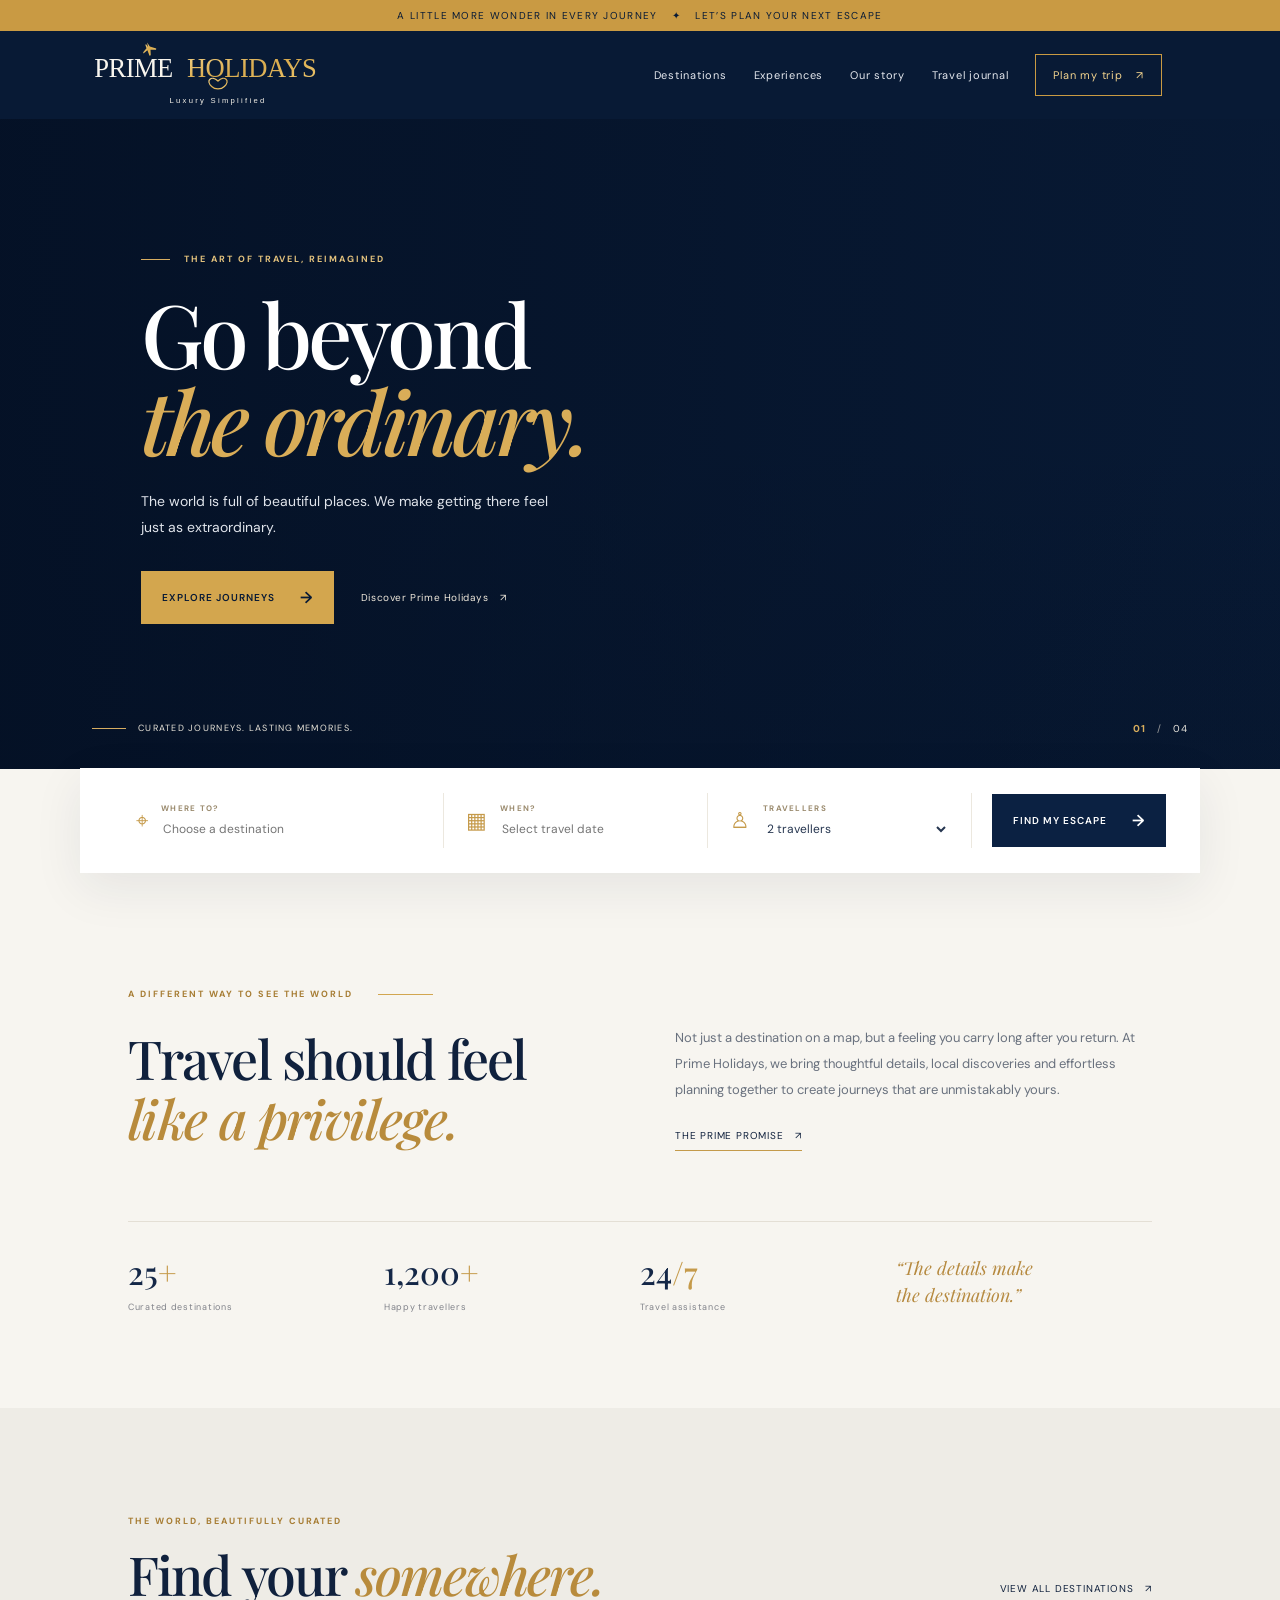
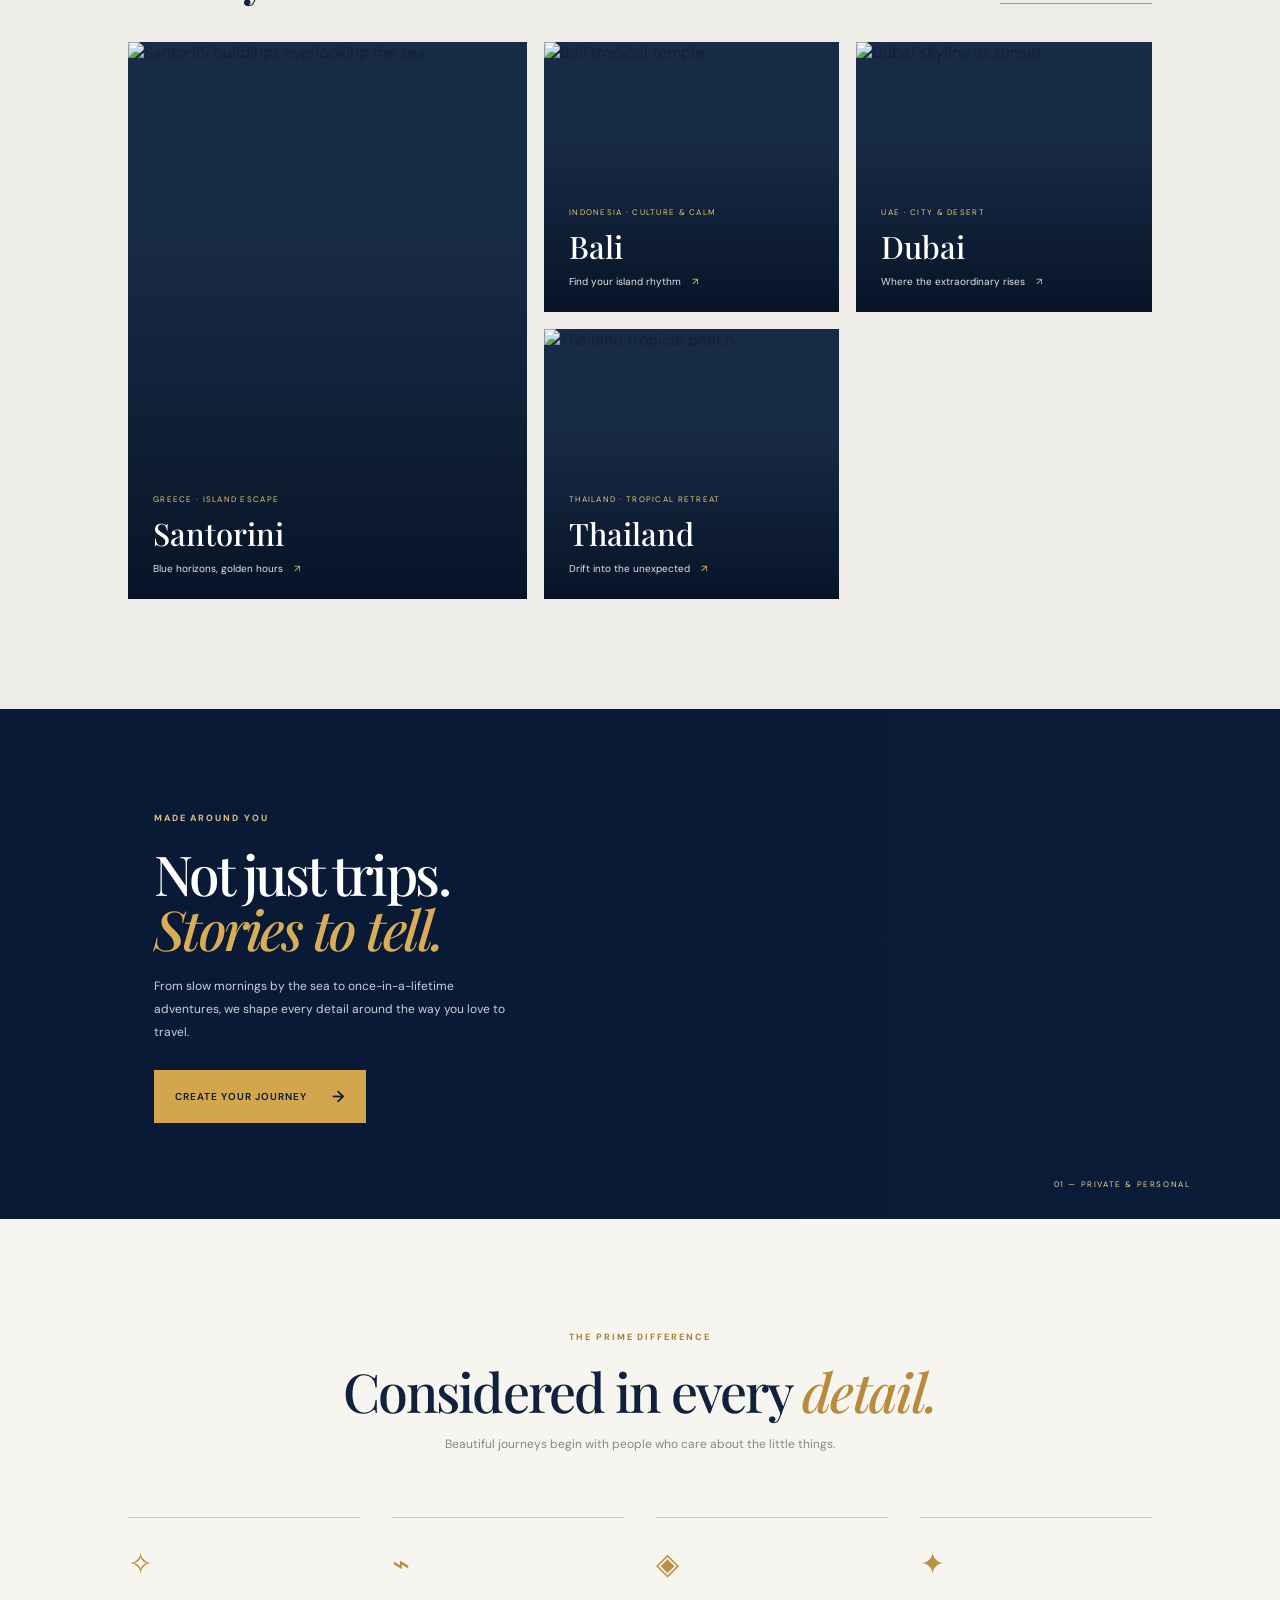
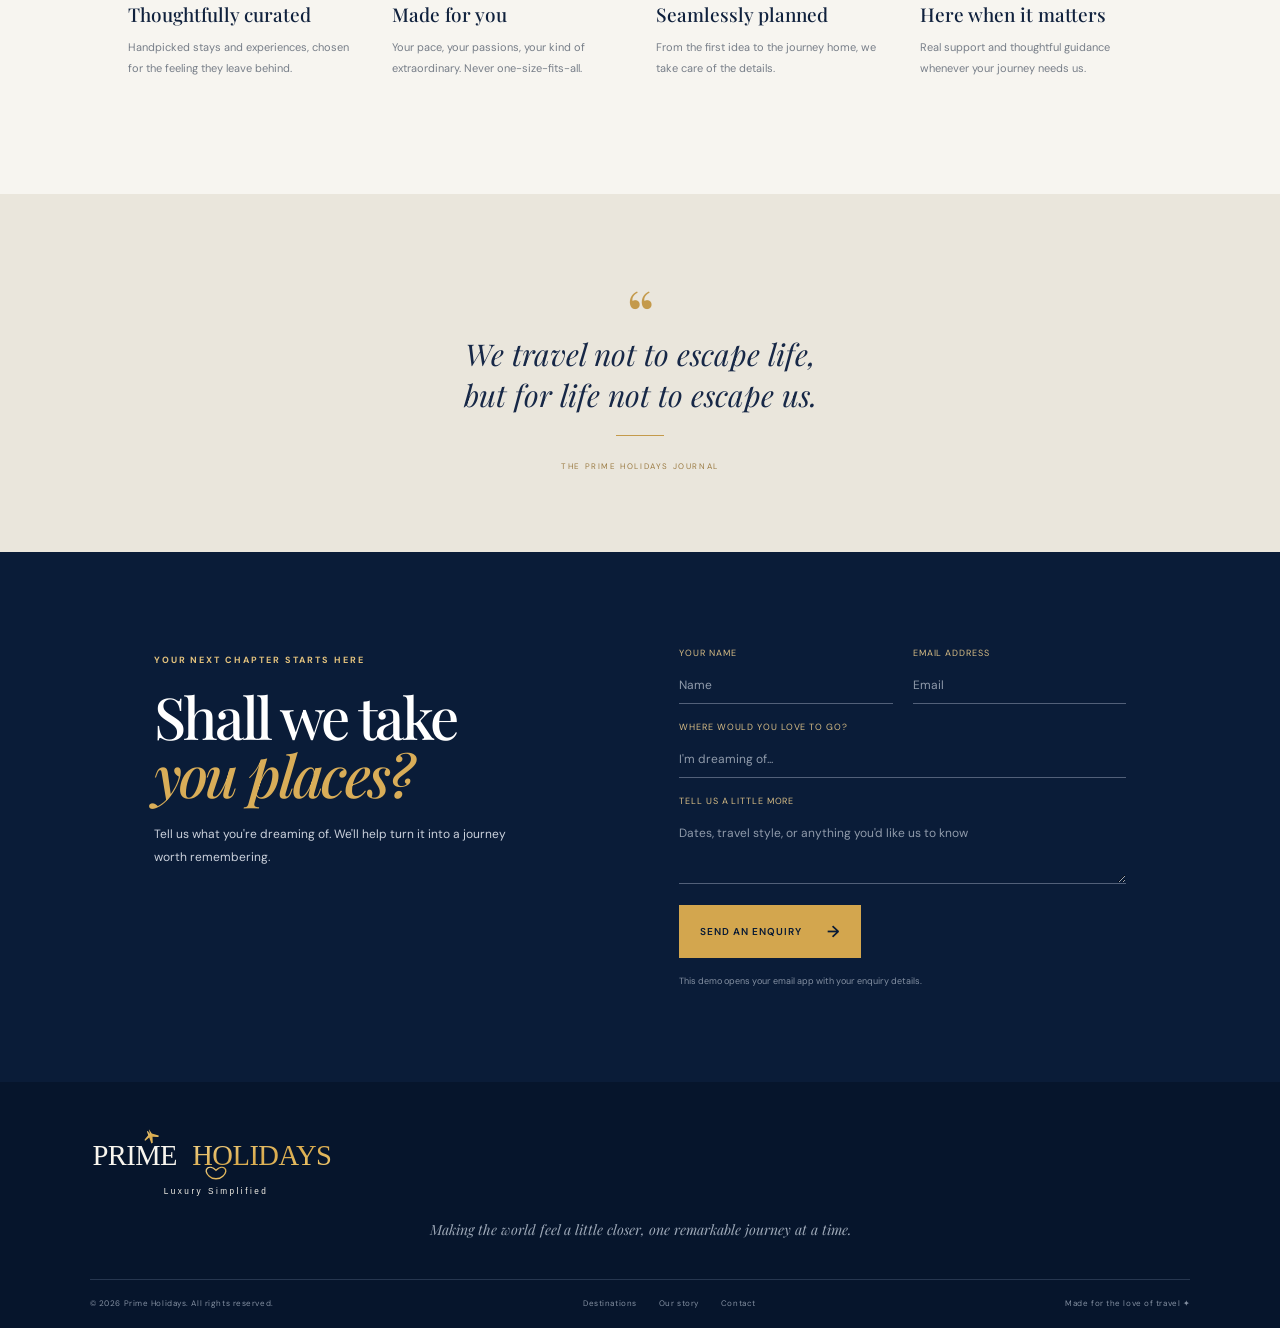
==== commit b7ca9696: "Render Prime Holidays logo inline in header" ====
--- a/index.html
+++ b/index.html
@@ -14,7 +14,16 @@
 <body>
   <div class="announcement">A little more wonder in every journey <span>✦</span> Let’s plan your next escape</div>
   <header class="site-header" id="top">
-    <a class="brand prime-logo" href="#top" aria-label="Prime Holidays home"><img src="prime-holidays-logo.svg" alt="Prime Holidays — Luxury Simplified"></a>
+    <a class="brand prime-logo" href="#top" aria-label="Prime Holidays home">
+<svg class="prime-logo-art" xmlns="http://www.w3.org/2000/svg" viewBox="0 0 560 150" role="img" aria-label="Prime Holidays — Luxury Simplified">
+<defs><linearGradient id="ph-gold" x1="0" y1="0" x2="1" y2="1"><stop offset="0" stop-color="#f5d58b"/><stop offset=".5" stop-color="#d8aa4d"/><stop offset="1" stop-color="#f1ca70"/></linearGradient></defs>
+<g fill="url(#ph-gold)" transform="translate(112 3) rotate(-12 14 12)"><path d="M13 0 17 10 30 17 29 20 17 17 15 29 12 30 10 17 0 22 0 19 9 12 8 4 10 3 13 10Z"/></g>
+<text x="5" y="79" fill="#f8f5ee" font-family="Georgia,Times New Roman,serif" font-size="59" letter-spacing="-1.2">PRIME</text>
+<text x="211" y="79" fill="url(#ph-gold)" font-family="Georgia,Times New Roman,serif" font-size="59" letter-spacing="-1.1">HOLIDAYS</text>
+<path d="M8 98H230M330 98H552" fill="none" stroke="url(#ph-gold)" stroke-width="1.7"/>
+<path d="M280 89C266 75 251 88 266 101 273 108 287 108 294 101 309 88 294 75 280 89Z" fill="none" stroke="url(#ph-gold)" stroke-width="2.8" stroke-linecap="round"/>
+<text x="280" y="137" fill="#f5f1e8" text-anchor="middle" font-family="Arial,Helvetica,sans-serif" font-size="17" font-weight="500" letter-spacing="5.1">Luxury Simplified</text>
+</svg></a>
     <button class="menu-toggle" aria-label="Toggle navigation" aria-expanded="false"><i></i><i></i><i></i></button>
     <nav class="main-nav" aria-label="Main navigation">
       <a href="#destinations">Destinations</a><a href="#experiences">Experiences</a><a href="#about">Our story</a><a href="#journal">Travel journal</a><a class="nav-cta" href="#contact">Plan my trip <span>↗</span></a>
--- a/styles.css
+++ b/styles.css
@@ -1,13 +1,11 @@
 *{box-sizing:border-box}html{scroll-behavior:smooth}body{margin:0;background:#f7f5f0;color:#10213d;font-family:"DM Sans",sans-serif}a{color:inherit;text-decoration:none}.announcement{height:31px;background:#c99a43;color:#071a36;text-align:center;font-size:10px;letter-spacing:.13em;text-transform:uppercase;padding:9px 12px}.announcement span{padding:0 10px}.site-header{height:88px;padding:0 7.2%;display:flex;align-items:center;justify-content:space-between;background:#081a35;color:#fff;position:relative;z-index:10}.brand{display:flex;align-items:center;gap:10px;color:#f5e6bd}.brand-mark{font-size:26px;color:#d8a84e}.brand-name{font-family:"Playfair Display",serif;font-size:21px;letter-spacing:.06em;line-height:1.05}.brand-name b{font-weight:500;color:#dcb45f}.brand-name small{display:block;font:9px "DM Sans",sans-serif;letter-spacing:.27em;text-align:center;margin-top:8px;color:#eee1c4}.main-nav{display:flex;align-items:center;gap:34px;font-size:11px;letter-spacing:.07em;color:#e5e8ee}.main-nav>a:hover{color:#e0b65d}.nav-cta{border:1px solid #c99a43;padding:13px 17px;color:#f3d48e}.nav-cta span{margin-left:10px}.menu-toggle{display:none;background:none;border:0}.hero{height:650px;min-height:590px;position:relative;display:flex;align-items:center;color:white;overflow:hidden;background:#081a35}.hero-image{position:absolute;inset:0;background:url("https://images.unsplash.com/photo-1530789253388-582c481c54b0?auto=format&fit=crop&w=2200&q=90") center 53%/cover;transform:scale(1.02)}.hero-shade{position:absolute;inset:0;background:linear-gradient(90deg,rgba(4,16,36,.86),rgba(5,18,39,.62) 45%,rgba(5,18,39,.08)),linear-gradient(0deg,rgba(5,17,36,.28),transparent 50%)}.hero-content{position:relative;z-index:1;margin-left:11%;max-width:590px;padding:50px 20px 70px 0}.eyebrow{font-size:9px;letter-spacing:.22em;font-weight:700;color:#a77d34}.eyebrow.light{color:#e3c27d}.eyebrow span{display:inline-block;width:29px;height:1px;background:#d6ad61;vertical-align:middle;margin-right:10px}.hero h1,.experience-content h2,.contact-section h2{font:500 clamp(54px,7vw,88px)/.99 "Playfair Display",serif;letter-spacing:-.045em;margin:24px 0}.hero h1 em,.intro-grid h2 em,.section-heading h2 em,.experience-content h2 em,.contact-section h2 em{font-weight:500;color:#d9ad58}.hero-copy{max-width:410px;color:#e0e4eb;font-size:14px;line-height:1.9;margin:0 0 30px}.hero-actions{display:flex;align-items:center;gap:27px}.button{display:inline-flex;align-items:center;justify-content:center;gap:25px;padding:16px 21px;border:0;font:600 10px "DM Sans",sans-serif;letter-spacing:.1em;text-transform:uppercase;cursor:pointer;transition:transform .2s}.button:hover{transform:translateY(-2px)}.button-gold{background:#d3a64e;color:#081a35}.button-gold:hover{background:#e5bd70}.button-navy{background:#0b2142;color:#fff;white-space:nowrap}.button span{font-size:16px}.text-link{font-size:10px;letter-spacing:.06em}.light-link{color:#f0e9dc}.text-link span,.underlined-link span{padding-left:8px}.hero-note{position:absolute;bottom:35px;left:7.2%;font-size:9px;letter-spacing:.14em;text-transform:uppercase;color:#e9e4d9;display:flex;align-items:center;gap:12px}.note-line{height:1px;width:34px;background:#d6ad61}.hero-count{position:absolute;right:7.2%;bottom:34px;font-size:10px;letter-spacing:.1em;color:#e7e4dc}.hero-count b{color:#d8ae5d}.hero-count span{color:#9a9a9a;padding:0 7px}.search-wrap{position:relative;z-index:3;margin:-1px auto 0;background:#fff;max-width:1120px;box-shadow:0 15px 50px #14233a14;padding:0 34px}.trip-search{display:grid;grid-template-columns:1.25fr 1fr 1fr auto;align-items:center;min-height:105px}.trip-search label{display:flex;align-items:center;gap:13px;padding:10px 22px;border-right:1px solid #ece8df}.field-icon{font-size:22px;color:#c59a4a}.field-text{display:flex;flex-direction:column;gap:7px;width:100%}.field-text small{font-size:8px;letter-spacing:.16em;color:#9a8a6d;font-weight:700}.field-text input,.field-text select{border:0;outline:0;background:transparent;color:#263650;font:12px "DM Sans",sans-serif;width:100%;min-width:0}.trip-search .button{margin-left:20px}.section{padding:110px 10%}.intro-section{padding-top:115px;padding-bottom:95px}.intro-kicker{display:flex;align-items:center;gap:25px}.gold-rule{width:55px;height:1px;background:#d2a650}.intro-grid{display:grid;grid-template-columns:1fr 1fr;gap:70px;align-items:center;margin-top:25px}.intro-grid h2,.section-heading h2{font:500 clamp(38px,4.2vw,57px)/1.12 "Playfair Display",serif;letter-spacing:-.035em;margin:0}.intro-grid h2 em,.section-heading h2 em{color:#b88b3c}.intro-copy{max-width:475px}.intro-copy p{font-size:13px;line-height:2;color:#69717e;margin:0 0 20px}.underlined-link{font-size:10px;letter-spacing:.08em;text-transform:uppercase;border-bottom:1px solid #c49a4a;padding-bottom:8px;display:inline-block}.stats-row{border-top:1px solid #e4dfd5;margin-top:70px;padding-top:28px;display:grid;grid-template-columns:repeat(4,1fr);align-items:center}.stats-row>div{display:flex;flex-direction:column;gap:8px}.stats-row b{font:500 32px "Playfair Display",serif;color:#142747}.stats-row b span{color:#c59a4a}.stats-row small{font-size:9px;letter-spacing:.08em;color:#81838a}.stats-row .stats-quote{font:italic 18px "Playfair Display",serif;color:#b68a40;line-height:1.45}.destinations-section{background:#eeece6;padding-top:100px;padding-bottom:110px}.section-heading{display:flex;align-items:end;justify-content:space-between;margin-bottom:38px}.section-heading h2{margin-top:15px}.destination-grid{display:grid;grid-template-columns:1.35fr 1fr 1fr;grid-template-rows:270px 270px;gap:17px}.destination-card{position:relative;overflow:hidden;display:block;background:#182b46}.destination-card.destination-large{grid-row:span 2}.destination-card img{width:100%;height:100%;object-fit:cover;transition:transform .7s}.destination-card:hover img{transform:scale(1.055)}.card-overlay{position:absolute;inset:0;background:linear-gradient(0deg,rgba(3,14,31,.78),transparent 65%)}.destination-info{position:absolute;bottom:24px;left:25px;color:white;display:flex;flex-direction:column;gap:8px}.destination-info small{font-size:8px;letter-spacing:.16em;color:#e9c77e}.destination-info b{font:500 31px "Playfair Display",serif}.destination-info>span{font-size:10px;color:#e5e5e5}.destination-info i{font-style:normal;padding-left:8px;color:#e5bf70}.experience-section{height:510px;position:relative;background:#0a1c38;color:#fff;display:flex;align-items:center;overflow:hidden}.experience-image{position:absolute;inset:0 0 0 38%;background:url("https://images.unsplash.com/photo-1518509562904-e7ef99cdcc86?auto=format&fit=crop&w=1600&q=85") center/cover}.experience-section:before{content:"";position:absolute;inset:0;background:linear-gradient(90deg,#081a35 0%,#081a35 35%,rgba(8,26,53,.75) 57%,rgba(8,26,53,.05));z-index:1}.experience-content{position:relative;z-index:2;margin-left:12%;max-width:430px}.experience-content h2{font-size:55px;margin:20px 0}.experience-content p,.contact-section>div>p{font-size:12px;line-height:1.9;color:#cbd1dc;margin:0 0 27px;max-width:365px}.experience-caption{position:absolute;right:7%;bottom:30px;z-index:2;font-size:8px;letter-spacing:.2em;color:#f1d49a}.values-section{padding-top:105px;padding-bottom:115px}.centered{text-align:center;display:block}.centered h2{margin-top:16px}.centered>p{font-size:12px;color:#85858a;margin-top:15px}.value-grid{display:grid;grid-template-columns:repeat(4,1fr);gap:32px;margin-top:65px}.value-grid article{border-top:1px solid #d8c9a9;padding-top:24px}.value-icon{font:30px "Playfair Display",serif;color:#bd9144}.value-grid h3{font:500 19px "Playfair Display",serif;margin:19px 0 10px}.value-grid p{font-size:11px;line-height:1.9;color:#777e88;margin:0}.quote-section{background:#eae6dc;text-align:center;padding:72px 20px 78px}.quote-mark{font:70px "Playfair Display",serif;color:#c49a4b;height:53px}.quote-section blockquote{font:italic 30px/1.35 "Playfair Display",serif;color:#172847;margin:15px 0 20px}.quote-rule{display:block;width:48px;height:1px;background:#c49a4b;margin:0 auto 17px}.quote-section small{font-size:8px;letter-spacing:.2em;color:#9b7b43}.contact-section{background:#0a1c38;color:white;padding:95px 12%;display:grid;grid-template-columns:1fr 1.05fr;gap:100px}.contact-section h2{font-size:58px;margin:20px 0}.contact-form{display:flex;flex-direction:column;gap:17px}.contact-form label{display:flex;flex-direction:column;gap:8px;color:#d8bd85;font-size:9px;letter-spacing:.1em;text-transform:uppercase}.contact-form input,.contact-form textarea{background:transparent;border:0;border-bottom:1px solid #526079;padding:10px 0;color:white;outline:none;font:12px "DM Sans",sans-serif;resize:vertical}.contact-form input::placeholder,.contact-form textarea::placeholder{color:#8f9aaa}.form-row{display:grid;grid-template-columns:1fr 1fr;gap:20px}.contact-form .button{align-self:flex-start;margin-top:4px}.form-note{font-size:9px;color:#8490a2;margin:0}.footer{background:#06152c;color:#d6dce5;text-align:center;padding:45px 7% 20px}.footer-brand{justify-content:center}.footer>p{font:italic 14px "Playfair Display",serif;color:#9ea9b8;margin:20px 0 40px}.footer-bottom{border-top:1px solid #26364f;padding-top:18px;display:flex;justify-content:space-between;align-items:center;font-size:8px;letter-spacing:.07em;color:#8490a2}.footer-bottom div{display:flex;gap:22px}.footer-bottom a:hover{color:#e3bc70}@media(max-width:900px){.site-header{padding:0 5%;height:78px}.main-nav{gap:18px}.section{padding-left:7%;padding-right:7%}.search-wrap{margin:0 5%}.trip-search{grid-template-columns:1fr 1fr;padding:15px 0}.trip-search label{padding:13px 15px}.trip-search label:nth-child(2){border-right:0}.trip-search .button{margin:12px 15px;grid-column:span 2}.destination-grid{grid-template-rows:230px 230px}.contact-section{padding:80px 8%;gap:55px}.value-grid{gap:20px}}@media(max-width:650px){.announcement{font-size:8px}.site-header{height:72px}.brand-name{font-size:18px}.menu-toggle{display:flex;flex-direction:column;gap:5px;padding:10px}.menu-toggle i{width:22px;height:1px;background:#e6c67f}.main-nav{display:none;position:absolute;top:72px;left:0;right:0;background:#081a35;padding:22px 7%;flex-direction:column;align-items:stretch;gap:22px}.main-nav.open{display:flex}.nav-cta{text-align:center}.hero{height:620px;min-height:560px}.hero-image{background-position:58% center}.hero-shade{background:linear-gradient(90deg,rgba(4,16,36,.83),rgba(4,16,36,.38)),linear-gradient(0deg,rgba(4,16,36,.3),transparent)}.hero-content{margin-left:7%;padding-right:7%;padding-top:20px}.hero h1{font-size:58px}.hero-copy{font-size:12px;max-width:310px}.hero-actions{align-items:flex-start;flex-direction:column;gap:18px}.hero-note{left:7%;font-size:8px}.search-wrap{margin:0 4%;padding:0 12px}.trip-search{grid-template-columns:1fr}.trip-search label{border-right:0;border-bottom:1px solid #eee;padding:12px}.trip-search .button{grid-column:auto;margin:12px}.section{padding:75px 7%}.intro-grid{grid-template-columns:1fr;gap:18px;margin-top:20px}.intro-grid h2,.section-heading h2{font-size:42px}.stats-row{grid-template-columns:1fr 1fr;gap:25px;margin-top:45px}.stats-row .stats-quote{font-size:16px}.section-heading{align-items:flex-start;flex-direction:column;gap:22px}.destination-grid{grid-template-columns:1fr 1fr;grid-template-rows:260px 210px 210px;gap:10px}.destination-card.destination-large{grid-column:span 2;grid-row:auto}.destination-info{left:15px;bottom:16px}.destination-info b{font-size:25px}.destination-info small{font-size:7px}.destination-info>span{font-size:9px}.experience-section{height:570px;align-items:flex-end;padding-bottom:65px}.experience-image{inset:0;background-position:58% center}.experience-section:before{background:linear-gradient(0deg,#081a35,rgba(8,26,53,.86) 40%,rgba(8,26,53,.1))}.experience-content{margin:0 7%}.experience-content h2{font-size:48px}.experience-caption{right:7%;top:25px;bottom:auto}.value-grid{grid-template-columns:1fr 1fr;gap:32px 20px;margin-top:45px}.quote-section{padding:60px 15px}.quote-section blockquote{font-size:24px}.contact-section{grid-template-columns:1fr;gap:35px;padding:75px 7%}.contact-section h2{font-size:51px}.form-row{grid-template-columns:1fr;gap:17px}.footer-bottom{flex-direction:column;gap:16px}.footer-bottom div{order:-1}.footer>p{font-size:12px}}
-/* Reference-matched Prime Holidays logo lockup */
-.prime-logo{position:relative;display:inline-flex;align-items:center;gap:0;color:#f4ead5;padding-top:7px;min-width:252px}
-.logo-lockup{display:flex;flex-direction:column;width:100%;align-items:stretch}
-.logo-plane{position:absolute;top:-7px;left:37px;color:#d9ad58;font-size:16px;transform:rotate(-12deg);line-height:1}
-.logo-word{font-family:"Playfair Display",serif;font-size:27px;line-height:1;letter-spacing:.005em;white-space:nowrap;color:#f4f0e9}
-.logo-word b{font-weight:500;color:#d9ad58}
-.logo-divider{display:flex;align-items:center;justify-content:center;gap:8px;margin:5px 0 2px;color:#d9ad58;height:9px}
-.logo-divider i{height:1px;background:#c99a43;flex:1}
-.logo-divider b{font:700 15px Georgia,serif;line-height:8px}
-.logo-lockup>small{font:600 10px "DM Sans",sans-serif;letter-spacing:.32em;text-align:center;color:#f1eee8;text-transform:none}
-.footer .prime-logo{width:252px}
-@media(max-width:650px){.prime-logo{min-width:220px}.logo-word{font-size:23px}.logo-lockup>small{font-size:9px}.logo-plane{left:31px}}
+
+/* Prime Holidays logo: visible, right-aligned, and contained in the header */
+.site-header{display:flex;align-items:center;justify-content:space-between;gap:22px;min-width:0}
+.site-header .main-nav{display:flex;align-items:center;gap:clamp(14px,2.1vw,34px);margin-left:auto;margin-right:clamp(12px,2vw,26px);flex:0 1 auto;min-width:0}
+.site-header .prime-logo{display:flex;align-items:center;justify-content:flex-end;flex:0 0 clamp(190px,23vw,252px);width:clamp(190px,23vw,252px);min-width:0;max-width:100%;padding:0;margin:0;line-height:0;overflow:visible}
+.site-header .prime-logo img{display:block;width:100%;height:auto;max-height:74px;object-fit:contain;visibility:visible;opacity:1}
+.footer .prime-logo{display:block;width:252px;max-width:80vw;min-width:0}
+.footer .prime-logo img{display:block;width:100%;height:auto}
+@media(max-width:850px){.site-header{gap:12px}.site-header .main-nav{gap:12px;margin-right:8px;font-size:9px}.site-header .prime-logo{flex-basis:180px;width:180px}}
+@media(max-width:650px){.site-header{height:auto;min-height:76px;padding:12px 5%;gap:10px;flex-wrap:wrap}.site-header .prime-logo{order:0;flex:0 0 185px;width:185px;max-width:58vw;justify-content:flex-start}.site-header .prime-logo img{max-height:58px}.site-header .menu-toggle{display:flex;order:1;margin-left:auto}.site-header .main-nav{order:2;display:none;width:100%;flex:1 0 100%;margin:0;padding:14px 0 5px;flex-direction:column;align-items:flex-start;gap:16px}.site-header .main-nav.open{display:flex}}
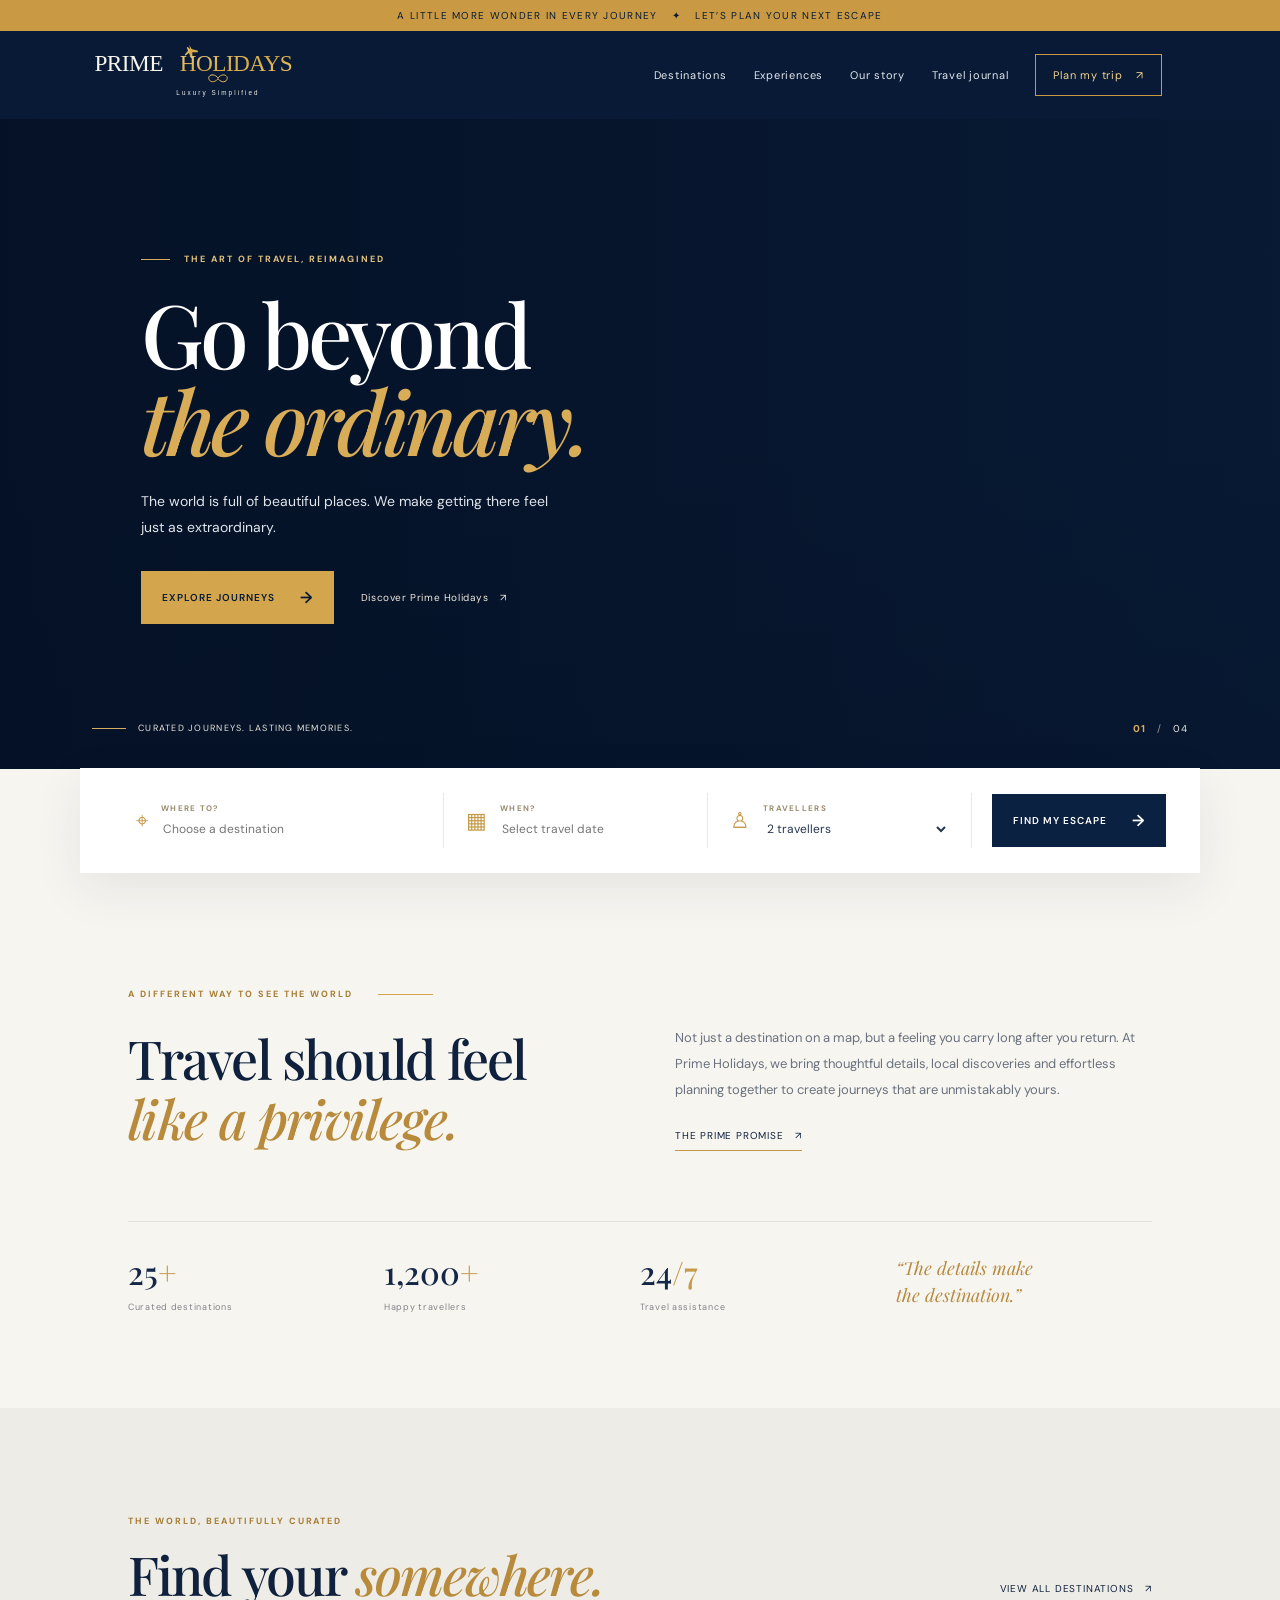
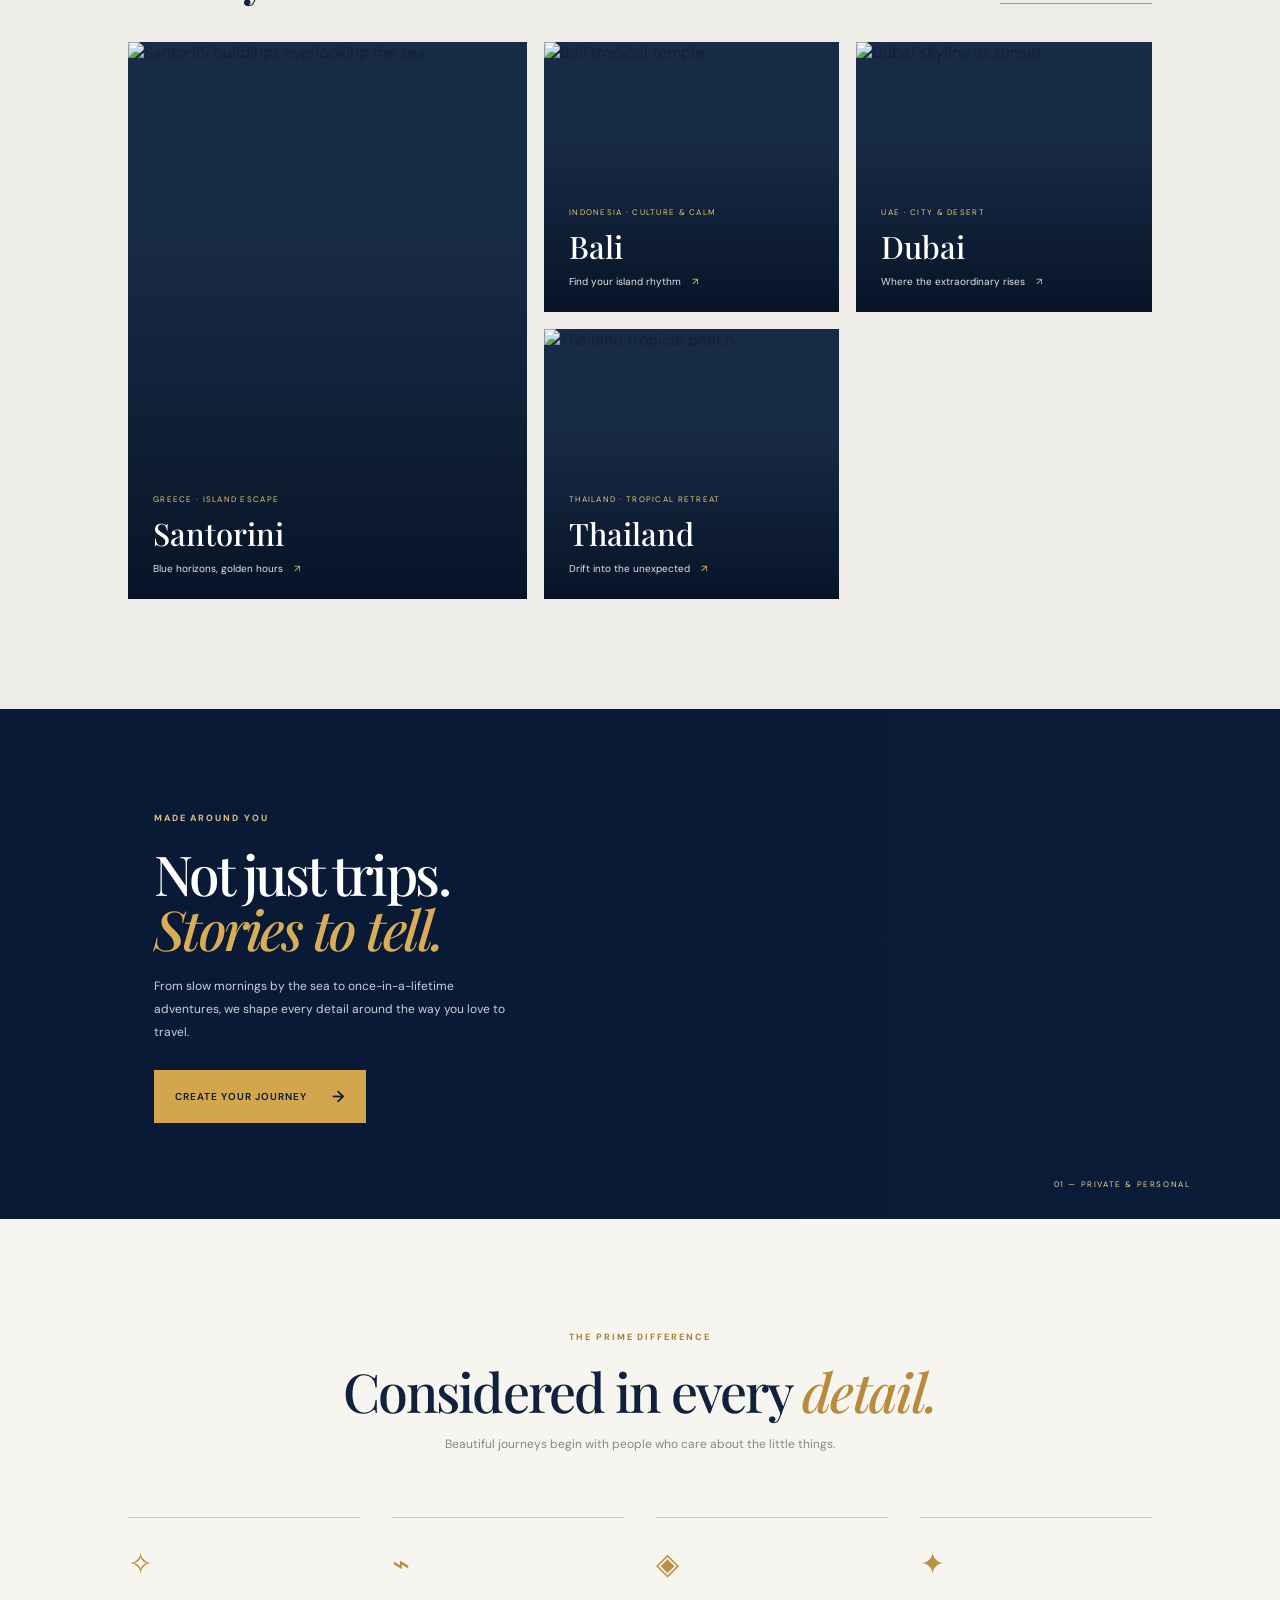
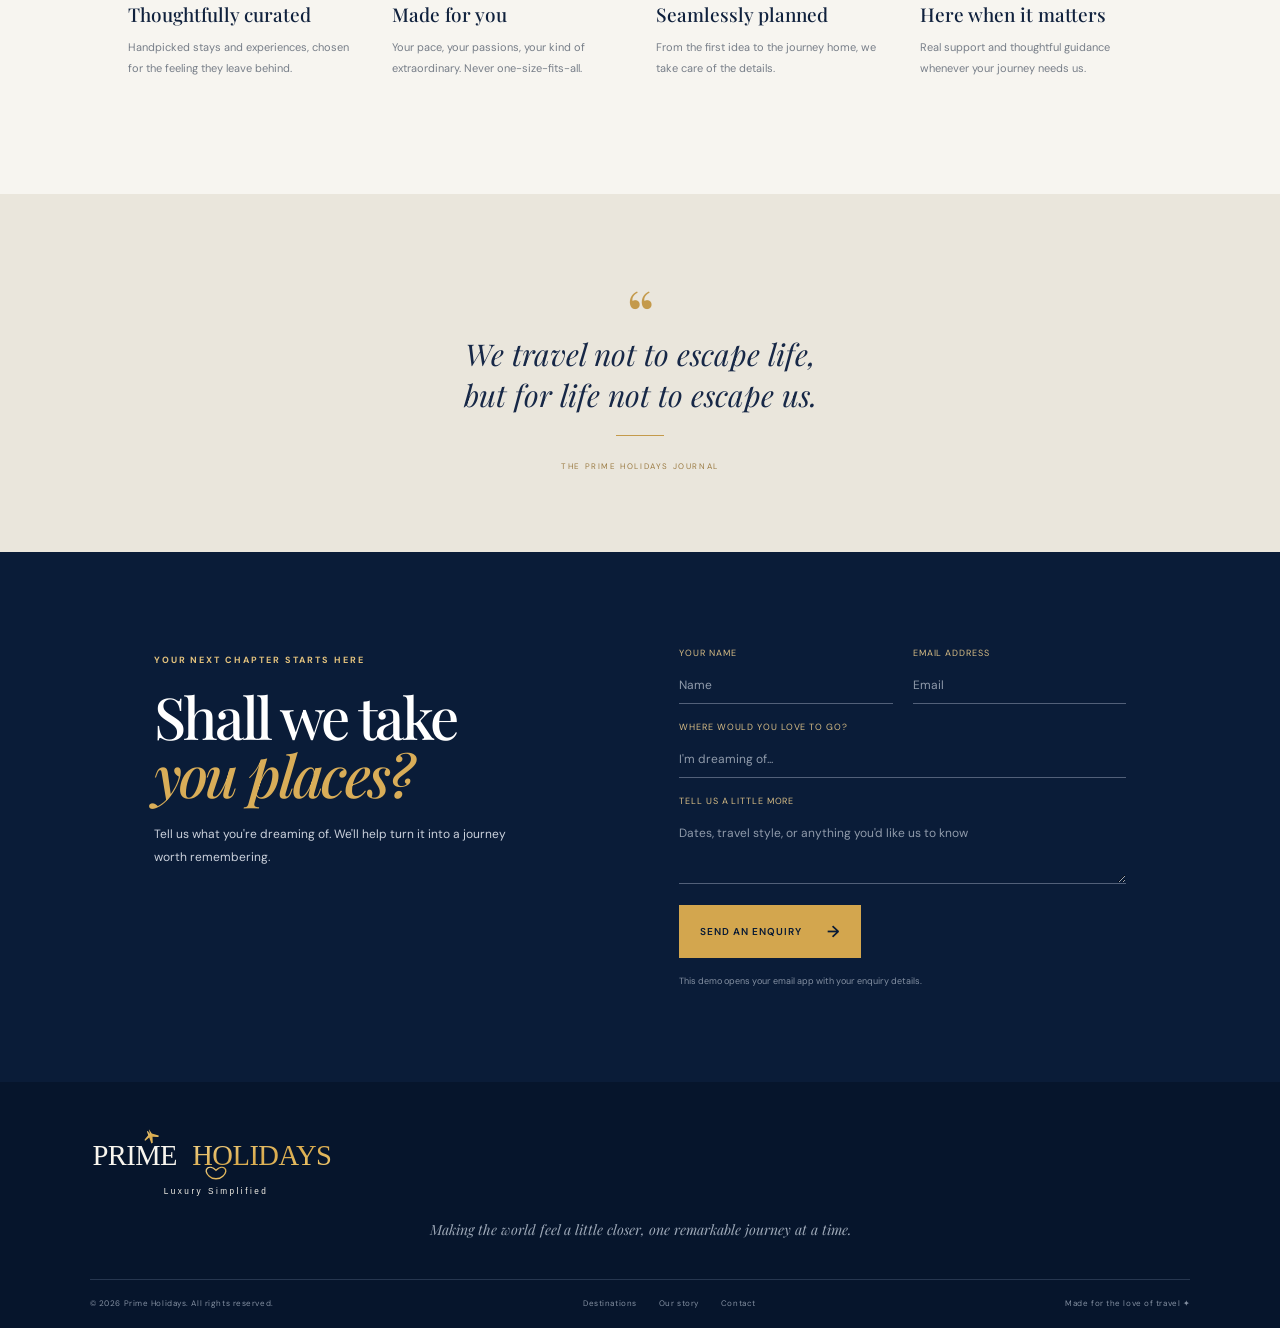
==== commit 97711ecf: "Refine Prime Holidays logo to match original infinity-line brand lockup" ====
--- a/index.html
+++ b/index.html
@@ -15,14 +15,20 @@
   <div class="announcement">A little more wonder in every journey <span>✦</span> Let’s plan your next escape</div>
   <header class="site-header" id="top">
     <a class="brand prime-logo" href="#top" aria-label="Prime Holidays home">
-<svg class="prime-logo-art" xmlns="http://www.w3.org/2000/svg" viewBox="0 0 560 150" role="img" aria-label="Prime Holidays — Luxury Simplified">
-<defs><linearGradient id="ph-gold" x1="0" y1="0" x2="1" y2="1"><stop offset="0" stop-color="#f5d58b"/><stop offset=".5" stop-color="#d8aa4d"/><stop offset="1" stop-color="#f1ca70"/></linearGradient></defs>
-<g fill="url(#ph-gold)" transform="translate(112 3) rotate(-12 14 12)"><path d="M13 0 17 10 30 17 29 20 17 17 15 29 12 30 10 17 0 22 0 19 9 12 8 4 10 3 13 10Z"/></g>
-<text x="5" y="79" fill="#f8f5ee" font-family="Georgia,Times New Roman,serif" font-size="59" letter-spacing="-1.2">PRIME</text>
-<text x="211" y="79" fill="url(#ph-gold)" font-family="Georgia,Times New Roman,serif" font-size="59" letter-spacing="-1.1">HOLIDAYS</text>
-<path d="M8 98H230M330 98H552" fill="none" stroke="url(#ph-gold)" stroke-width="1.7"/>
-<path d="M280 89C266 75 251 88 266 101 273 108 287 108 294 101 309 88 294 75 280 89Z" fill="none" stroke="url(#ph-gold)" stroke-width="2.8" stroke-linecap="round"/>
-<text x="280" y="137" fill="#f5f1e8" text-anchor="middle" font-family="Arial,Helvetica,sans-serif" font-size="17" font-weight="500" letter-spacing="5.1">Luxury Simplified</text>
+<svg class="prime-logo-art" xmlns="http://www.w3.org/2000/svg" viewBox="0 0 520 126" role="img" aria-label="Prime Holidays — Luxury Simplified">
+<defs><linearGradient id="primeGold" x1="0" y1="0" x2="1" y2="1"><stop offset="0" stop-color="#f5d58b"/><stop offset=".52" stop-color="#d6a744"/><stop offset="1" stop-color="#f0c96d"/></linearGradient></defs>
+<!-- Small aircraft accent, positioned above the wordmark -->
+<g fill="url(#primeGold)" transform="translate(190 2) rotate(-12 13 11)">
+  <path d="M13 0 16 9 28 15 27 18 16 16 14 27 11 28 9 16 0 20 0 17 8 11 7 4 9 3 13 9Z"/>
+</g>
+<text x="5" y="56" fill="#f8f5ed" font-family="Georgia,'Times New Roman',serif" font-size="48" letter-spacing="-1.1">PRIME</text>
+<text x="181" y="56" fill="url(#primeGold)" font-family="Georgia,'Times New Roman',serif" font-size="48" letter-spacing="-1.1">HOLIDAYS</text>
+<!-- Fine rule with infinity emblem at its centre -->
+<path d="M5 70H238 M282 70H515" fill="none" stroke="url(#primeGold)" stroke-width="1.45"/>
+<path d="M260 70c-7-10-20-7-19 1 1 8 11 10 19 1 8 9 18 7 19-1 1-8-12-11-19-1Z" fill="none" stroke="url(#primeGold)" stroke-width="2" stroke-linecap="round" stroke-linejoin="round"/>
+<!-- Tagline and short flanking strokes -->
+<path d="M20 101H42 M478 101H500" stroke="url(#primeGold)" stroke-width="1.3"/>
+<text x="260" y="105" fill="#f5f1e8" text-anchor="middle" font-family="Arial,Helvetica,sans-serif" font-size="13" font-weight="500" letter-spacing="4.3">Luxury Simplified</text>
 </svg></a>
     <button class="menu-toggle" aria-label="Toggle navigation" aria-expanded="false"><i></i><i></i><i></i></button>
     <nav class="main-nav" aria-label="Main navigation">
--- a/styles.css
+++ b/styles.css
@@ -9,3 +9,13 @@
 .footer .prime-logo img{display:block;width:100%;height:auto}
 @media(max-width:850px){.site-header{gap:12px}.site-header .main-nav{gap:12px;margin-right:8px;font-size:9px}.site-header .prime-logo{flex-basis:180px;width:180px}}
 @media(max-width:650px){.site-header{height:auto;min-height:76px;padding:12px 5%;gap:10px;flex-wrap:wrap}.site-header .prime-logo{order:0;flex:0 0 185px;width:185px;max-width:58vw;justify-content:flex-start}.site-header .prime-logo img{max-height:58px}.site-header .menu-toggle{display:flex;order:1;margin-left:auto}.site-header .main-nav{order:2;display:none;width:100%;flex:1 0 100%;margin:0;padding:14px 0 5px;flex-direction:column;align-items:flex-start;gap:16px}.site-header .main-nav.open{display:flex}}
+
+/* Final fallback: draw the logo inline so it cannot fail as a missing image asset */
+.site-header .prime-logo{display:flex!important;align-items:center;justify-content:flex-end;flex:0 0 clamp(190px,23vw,252px);width:clamp(190px,23vw,252px);height:auto;min-width:0;max-width:100%;overflow:visible}
+.site-header .prime-logo-art{display:block!important;width:100%!important;height:auto!important;max-height:74px;overflow:visible}
+@media(max-width:650px){.site-header .prime-logo{flex:0 1 185px;width:185px;max-width:58vw;justify-content:flex-start}.site-header .prime-logo-art{max-height:58px}}
+
+/* Header logo rendered inline (no external image path or SVG file dependency) */
+.site-header .prime-logo{display:flex!important;align-items:center;justify-content:flex-end;flex:0 0 clamp(190px,23vw,252px);width:clamp(190px,23vw,252px);height:auto;min-width:0;max-width:100%;overflow:visible;line-height:0}
+.site-header .prime-logo-art{display:block!important;width:100%!important;height:auto!important;max-height:74px;overflow:visible}
+@media(max-width:650px){.site-header .prime-logo{flex:0 1 185px;width:185px;max-width:58vw;justify-content:flex-start}.site-header .prime-logo-art{max-height:58px}}
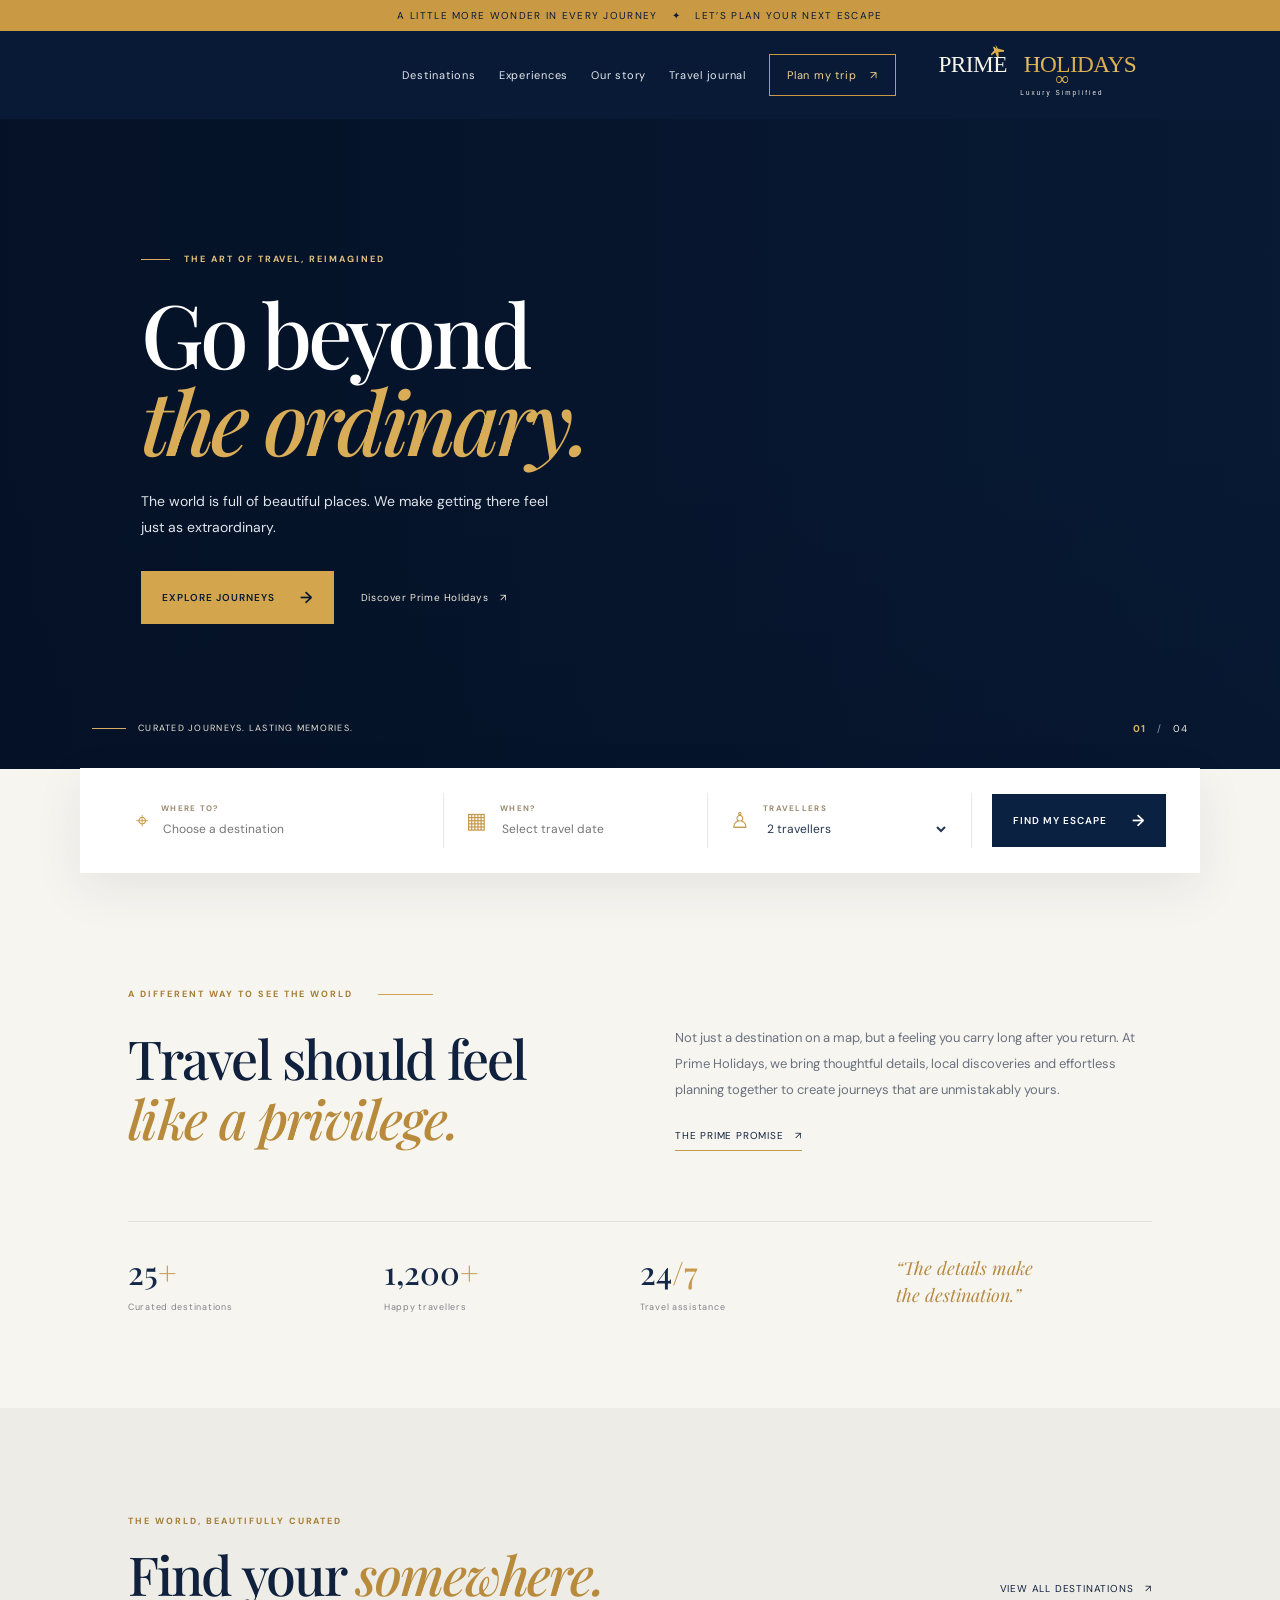
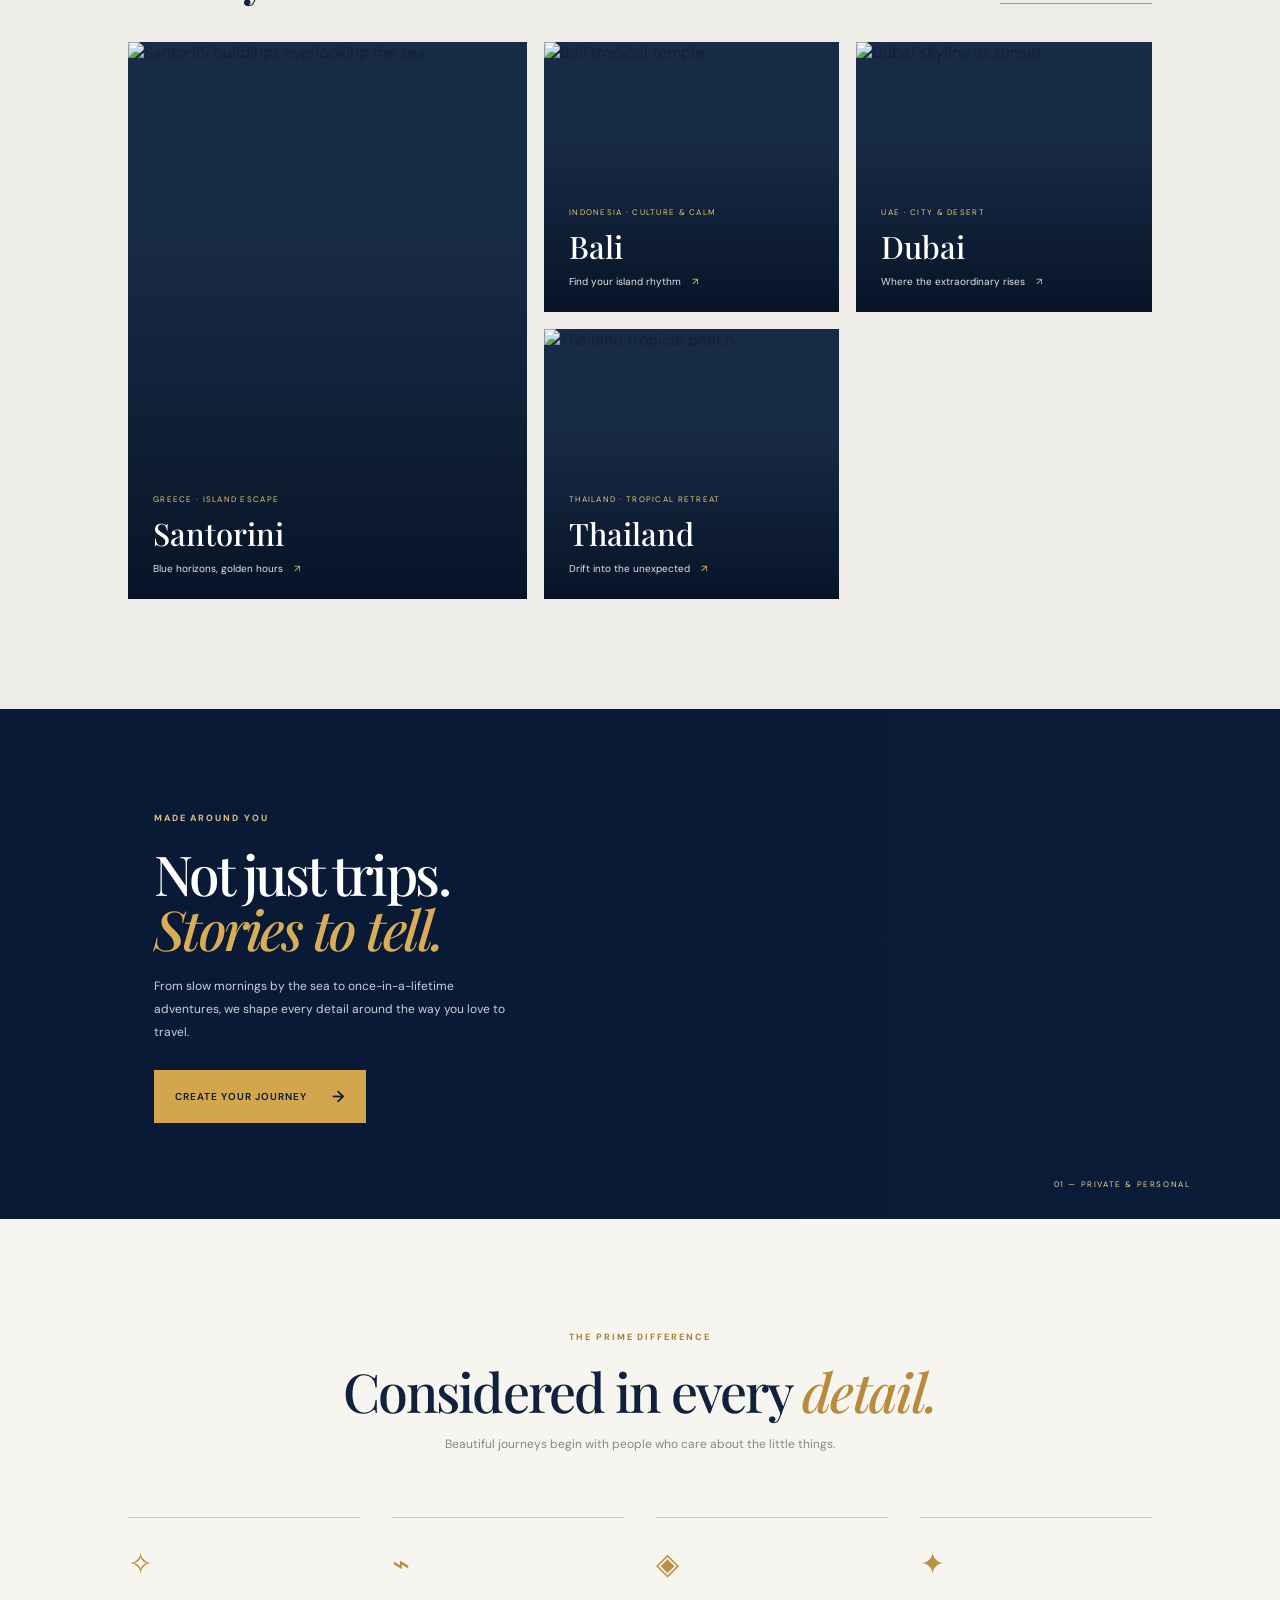
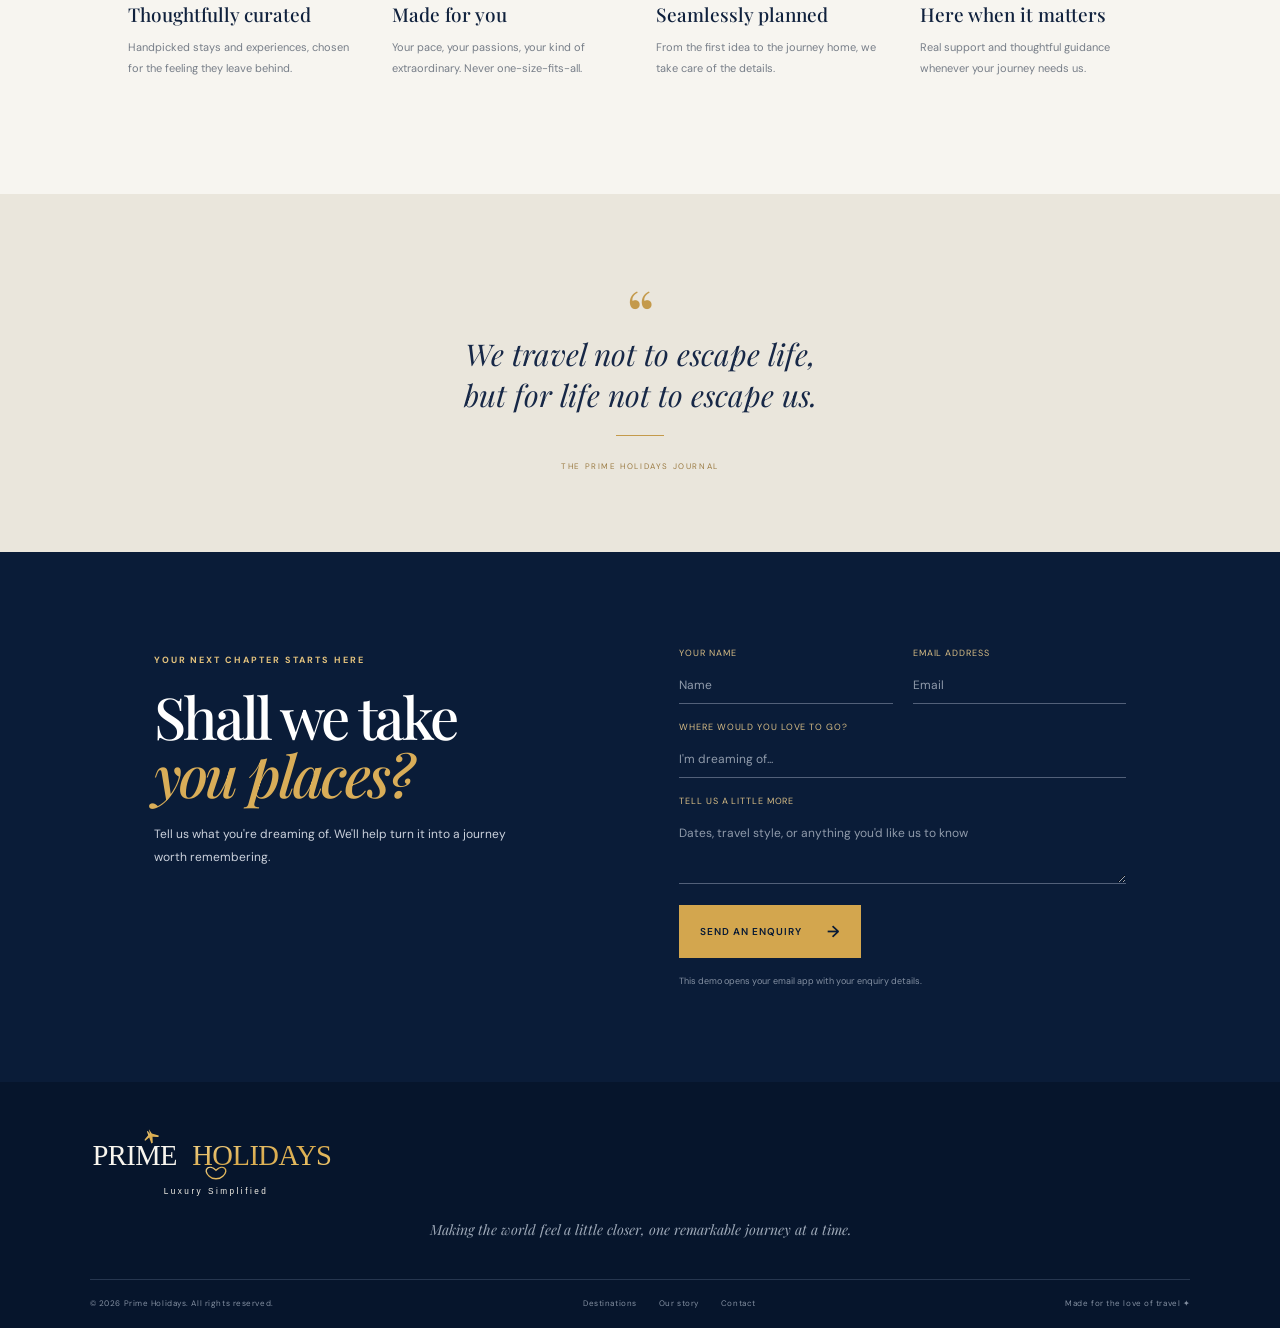
==== commit 3118d5d0: "Match original Prime Holidays infinity logo lockup" ====
--- a/index.html
+++ b/index.html
@@ -16,19 +16,25 @@
   <header class="site-header" id="top">
     <a class="brand prime-logo" href="#top" aria-label="Prime Holidays home">
 <svg class="prime-logo-art" xmlns="http://www.w3.org/2000/svg" viewBox="0 0 520 126" role="img" aria-label="Prime Holidays — Luxury Simplified">
-<defs><linearGradient id="primeGold" x1="0" y1="0" x2="1" y2="1"><stop offset="0" stop-color="#f5d58b"/><stop offset=".52" stop-color="#d6a744"/><stop offset="1" stop-color="#f0c96d"/></linearGradient></defs>
-<!-- Small aircraft accent, positioned above the wordmark -->
-<g fill="url(#primeGold)" transform="translate(190 2) rotate(-12 13 11)">
+<defs>
+  <linearGradient id="primeGold" x1="0" y1="0" x2="1" y2="1">
+    <stop offset="0" stop-color="#f5d58b"/>
+    <stop offset=".5" stop-color="#d6a744"/>
+    <stop offset="1" stop-color="#f0c96d"/>
+  </linearGradient>
+</defs>
+<!-- Small gold airplane above PRIME -->
+<g fill="url(#primeGold)" transform="translate(112 1) rotate(-12 13 11)">
   <path d="M13 0 16 9 28 15 27 18 16 16 14 27 11 28 9 16 0 20 0 17 8 11 7 4 9 3 13 9Z"/>
 </g>
-<text x="5" y="56" fill="#f8f5ed" font-family="Georgia,'Times New Roman',serif" font-size="48" letter-spacing="-1.1">PRIME</text>
-<text x="181" y="56" fill="url(#primeGold)" font-family="Georgia,'Times New Roman',serif" font-size="48" letter-spacing="-1.1">HOLIDAYS</text>
-<!-- Fine rule with infinity emblem at its centre -->
-<path d="M5 70H238 M282 70H515" fill="none" stroke="url(#primeGold)" stroke-width="1.45"/>
-<path d="M260 70c-7-10-20-7-19 1 1 8 11 10 19 1 8 9 18 7 19-1 1-8-12-11-19-1Z" fill="none" stroke="url(#primeGold)" stroke-width="2" stroke-linecap="round" stroke-linejoin="round"/>
-<!-- Tagline and short flanking strokes -->
-<path d="M20 101H42 M478 101H500" stroke="url(#primeGold)" stroke-width="1.3"/>
-<text x="260" y="105" fill="#f5f1e8" text-anchor="middle" font-family="Arial,Helvetica,sans-serif" font-size="13" font-weight="500" letter-spacing="4.3">Luxury Simplified</text>
+<text x="5" y="57" fill="#f8f5ed" font-family="Georgia,'Times New Roman',serif" font-size="48" letter-spacing="-1.1">PRIME</text>
+<text x="181" y="57" fill="url(#primeGold)" font-family="Georgia,'Times New Roman',serif" font-size="48" letter-spacing="-1.1">HOLIDAYS</text>
+<!-- Long fine rules with a true infinity emblem in the centre -->
+<path d="M5 72H224 M296 72H515" fill="none" stroke="url(#primeGold)" stroke-width="1.45"/>
+<text x="260" y="84" fill="url(#primeGold)" text-anchor="middle" font-family="Georgia,'Times New Roman',serif" font-size="39">∞</text>
+<!-- Tagline with short flanking gold strokes -->
+<path d="M20 102H42 M478 102H500" stroke="url(#primeGold)" stroke-width="1.3"/>
+<text x="260" y="106" fill="#f5f1e8" text-anchor="middle" font-family="Arial,Helvetica,sans-serif" font-size="13" font-weight="500" letter-spacing="4.3">Luxury Simplified</text>
 </svg></a>
     <button class="menu-toggle" aria-label="Toggle navigation" aria-expanded="false"><i></i><i></i><i></i></button>
     <nav class="main-nav" aria-label="Main navigation">
--- a/styles.css
+++ b/styles.css
@@ -19,3 +19,14 @@
 .site-header .prime-logo{display:flex!important;align-items:center;justify-content:flex-end;flex:0 0 clamp(190px,23vw,252px);width:clamp(190px,23vw,252px);height:auto;min-width:0;max-width:100%;overflow:visible;line-height:0}
 .site-header .prime-logo-art{display:block!important;width:100%!important;height:auto!important;max-height:74px;overflow:visible}
 @media(max-width:650px){.site-header .prime-logo{flex:0 1 185px;width:185px;max-width:58vw;justify-content:flex-start}.site-header .prime-logo-art{max-height:58px}}
+
+/* Brand lockup refined to match the original Prime Holidays reference */
+.site-header{height:88px;min-height:88px;padding-left:7.2%;padding-right:7.2%;display:flex;align-items:center;gap:22px}
+.site-header .main-nav{order:1;display:flex;align-items:center;gap:clamp(12px,1.8vw,26px);margin-left:auto;margin-right:18px;min-width:0;flex:0 1 auto}
+.site-header .prime-logo{order:2;display:block!important;flex:0 1 252px;width:252px;min-width:190px;max-width:26vw;padding:0;margin:0;line-height:0;overflow:visible}
+.site-header .prime-logo-art{display:block!important;width:100%!important;height:auto!important;max-height:70px;overflow:visible}
+.site-header .menu-toggle{order:0}
+.footer .prime-logo{display:block;width:252px;min-width:0;max-width:80vw}
+.footer .prime-logo-art{display:block;width:100%;height:auto}
+@media(max-width:850px){.site-header{gap:10px;padding-left:5%;padding-right:5%}.site-header .main-nav{gap:10px;margin-right:8px;font-size:9px}.site-header .prime-logo{flex-basis:205px;min-width:160px;max-width:28vw}}
+@media(max-width:650px){.site-header{height:auto;min-height:76px;padding:10px 5%;gap:10px;flex-wrap:wrap}.site-header .prime-logo{order:0;flex:0 1 178px;width:178px;min-width:0;max-width:54vw}.site-header .prime-logo-art{max-height:52px}.site-header .menu-toggle{order:1;display:flex;margin-left:auto}.site-header .main-nav{order:2;display:none;width:100%;flex:1 0 100%;margin:0;padding:14px 0 5px;flex-direction:column;align-items:flex-start;gap:16px}.site-header .main-nav.open{display:flex}}
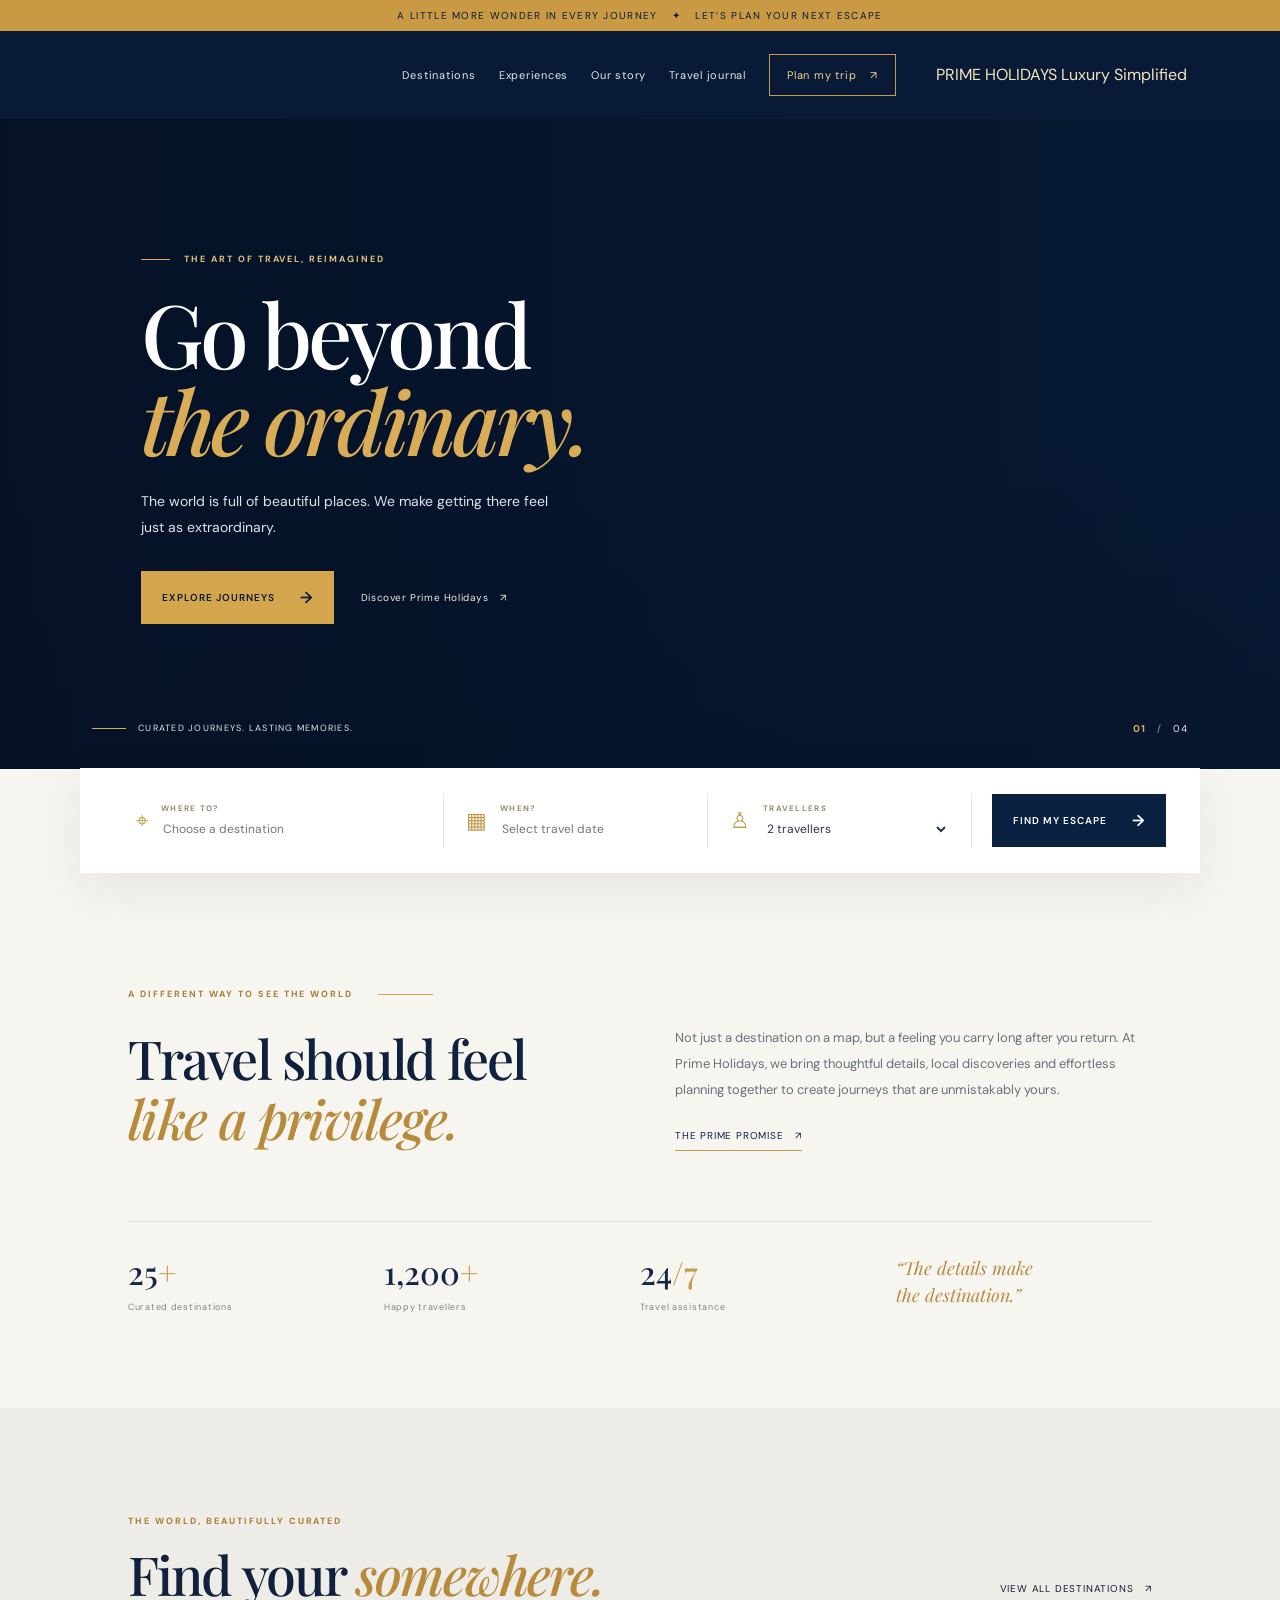
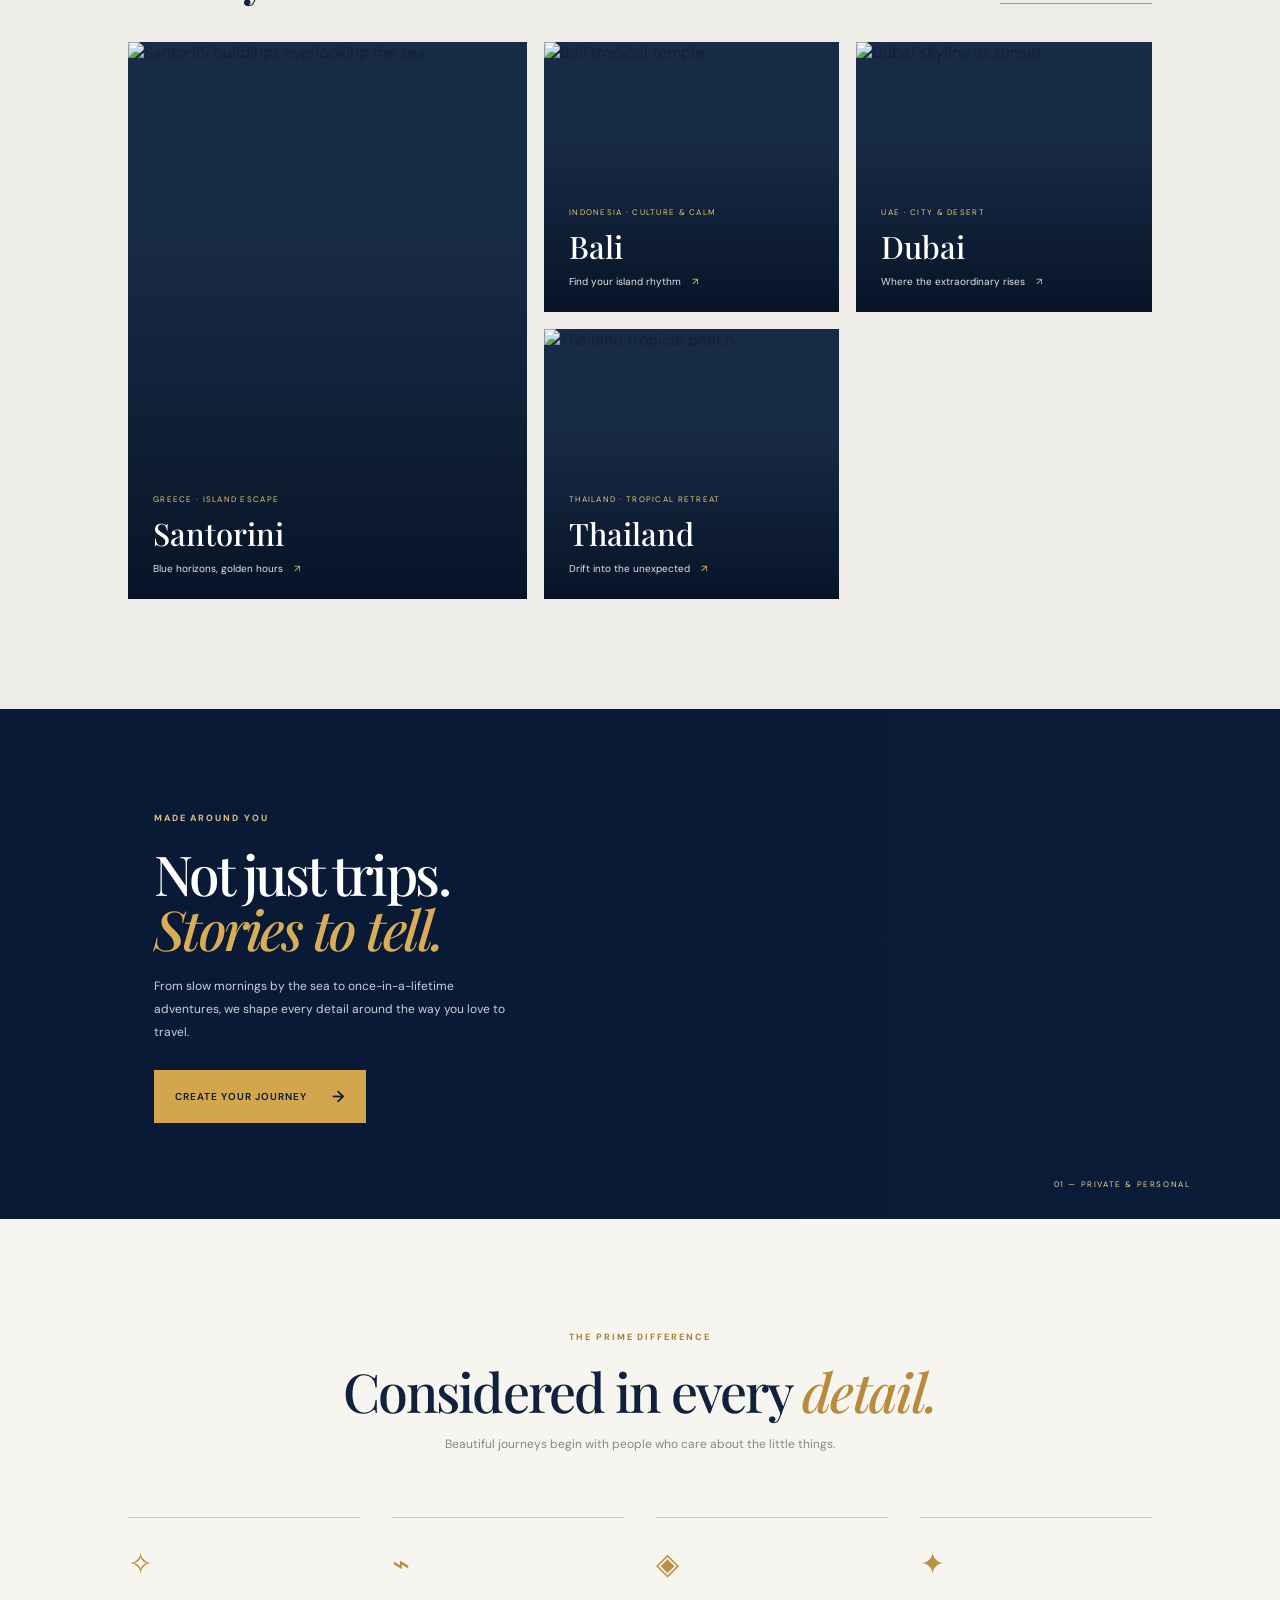
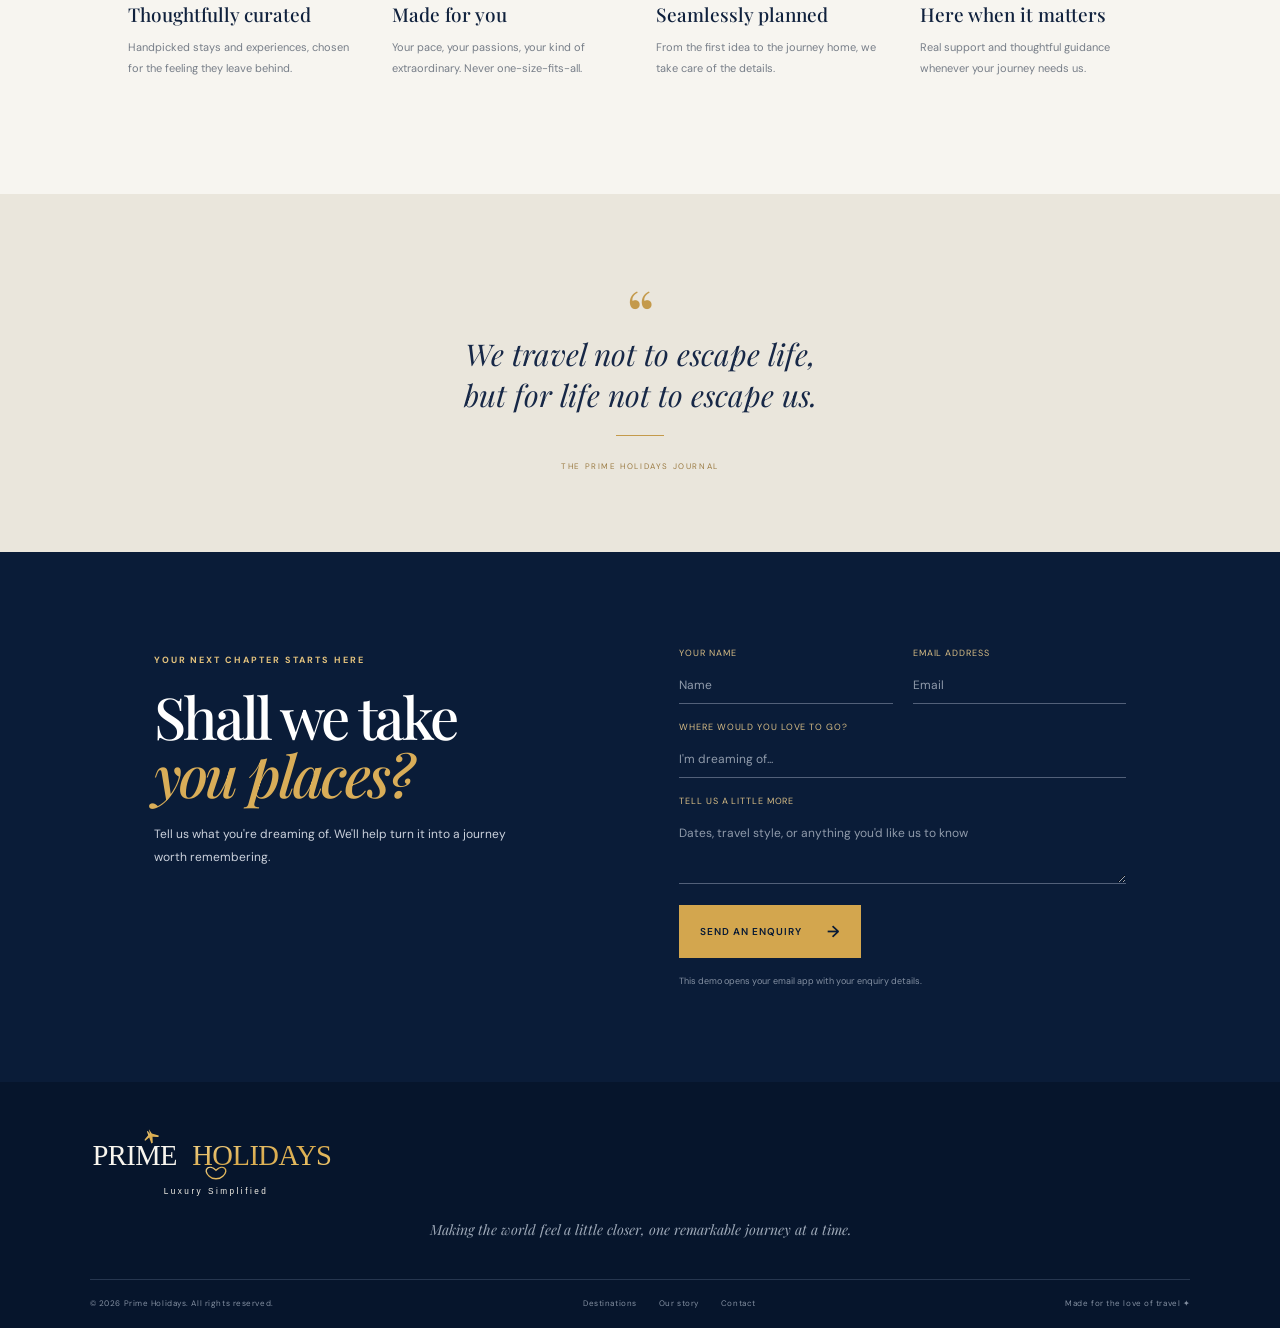
==== commit 7190ab94: "Simplify Prime Holidays logo to wordmark and tagline" ====
--- a/index.html
+++ b/index.html
@@ -15,27 +15,9 @@
   <div class="announcement">A little more wonder in every journey <span>✦</span> Let’s plan your next escape</div>
   <header class="site-header" id="top">
     <a class="brand prime-logo" href="#top" aria-label="Prime Holidays home">
-<svg class="prime-logo-art" xmlns="http://www.w3.org/2000/svg" viewBox="0 0 520 126" role="img" aria-label="Prime Holidays — Luxury Simplified">
-<defs>
-  <linearGradient id="primeGold" x1="0" y1="0" x2="1" y2="1">
-    <stop offset="0" stop-color="#f5d58b"/>
-    <stop offset=".5" stop-color="#d6a744"/>
-    <stop offset="1" stop-color="#f0c96d"/>
-  </linearGradient>
-</defs>
-<!-- Small gold airplane above PRIME -->
-<g fill="url(#primeGold)" transform="translate(112 1) rotate(-12 13 11)">
-  <path d="M13 0 16 9 28 15 27 18 16 16 14 27 11 28 9 16 0 20 0 17 8 11 7 4 9 3 13 9Z"/>
-</g>
-<text x="5" y="57" fill="#f8f5ed" font-family="Georgia,'Times New Roman',serif" font-size="48" letter-spacing="-1.1">PRIME</text>
-<text x="181" y="57" fill="url(#primeGold)" font-family="Georgia,'Times New Roman',serif" font-size="48" letter-spacing="-1.1">HOLIDAYS</text>
-<!-- Long fine rules with a true infinity emblem in the centre -->
-<path d="M5 72H224 M296 72H515" fill="none" stroke="url(#primeGold)" stroke-width="1.45"/>
-<text x="260" y="84" fill="url(#primeGold)" text-anchor="middle" font-family="Georgia,'Times New Roman',serif" font-size="39">∞</text>
-<!-- Tagline with short flanking gold strokes -->
-<path d="M20 102H42 M478 102H500" stroke="url(#primeGold)" stroke-width="1.3"/>
-<text x="260" y="106" fill="#f5f1e8" text-anchor="middle" font-family="Arial,Helvetica,sans-serif" font-size="13" font-weight="500" letter-spacing="4.3">Luxury Simplified</text>
-</svg></a>
+  <span class="prime-logo-text"><span class="prime-word">PRIME</span> <span class="holidays-word">HOLIDAYS</span></span>
+  <span class="prime-tagline">Luxury Simplified</span>
+</a>
     <button class="menu-toggle" aria-label="Toggle navigation" aria-expanded="false"><i></i><i></i><i></i></button>
     <nav class="main-nav" aria-label="Main navigation">
       <a href="#destinations">Destinations</a><a href="#experiences">Experiences</a><a href="#about">Our story</a><a href="#journal">Travel journal</a><a class="nav-cta" href="#contact">Plan my trip <span>↗</span></a>
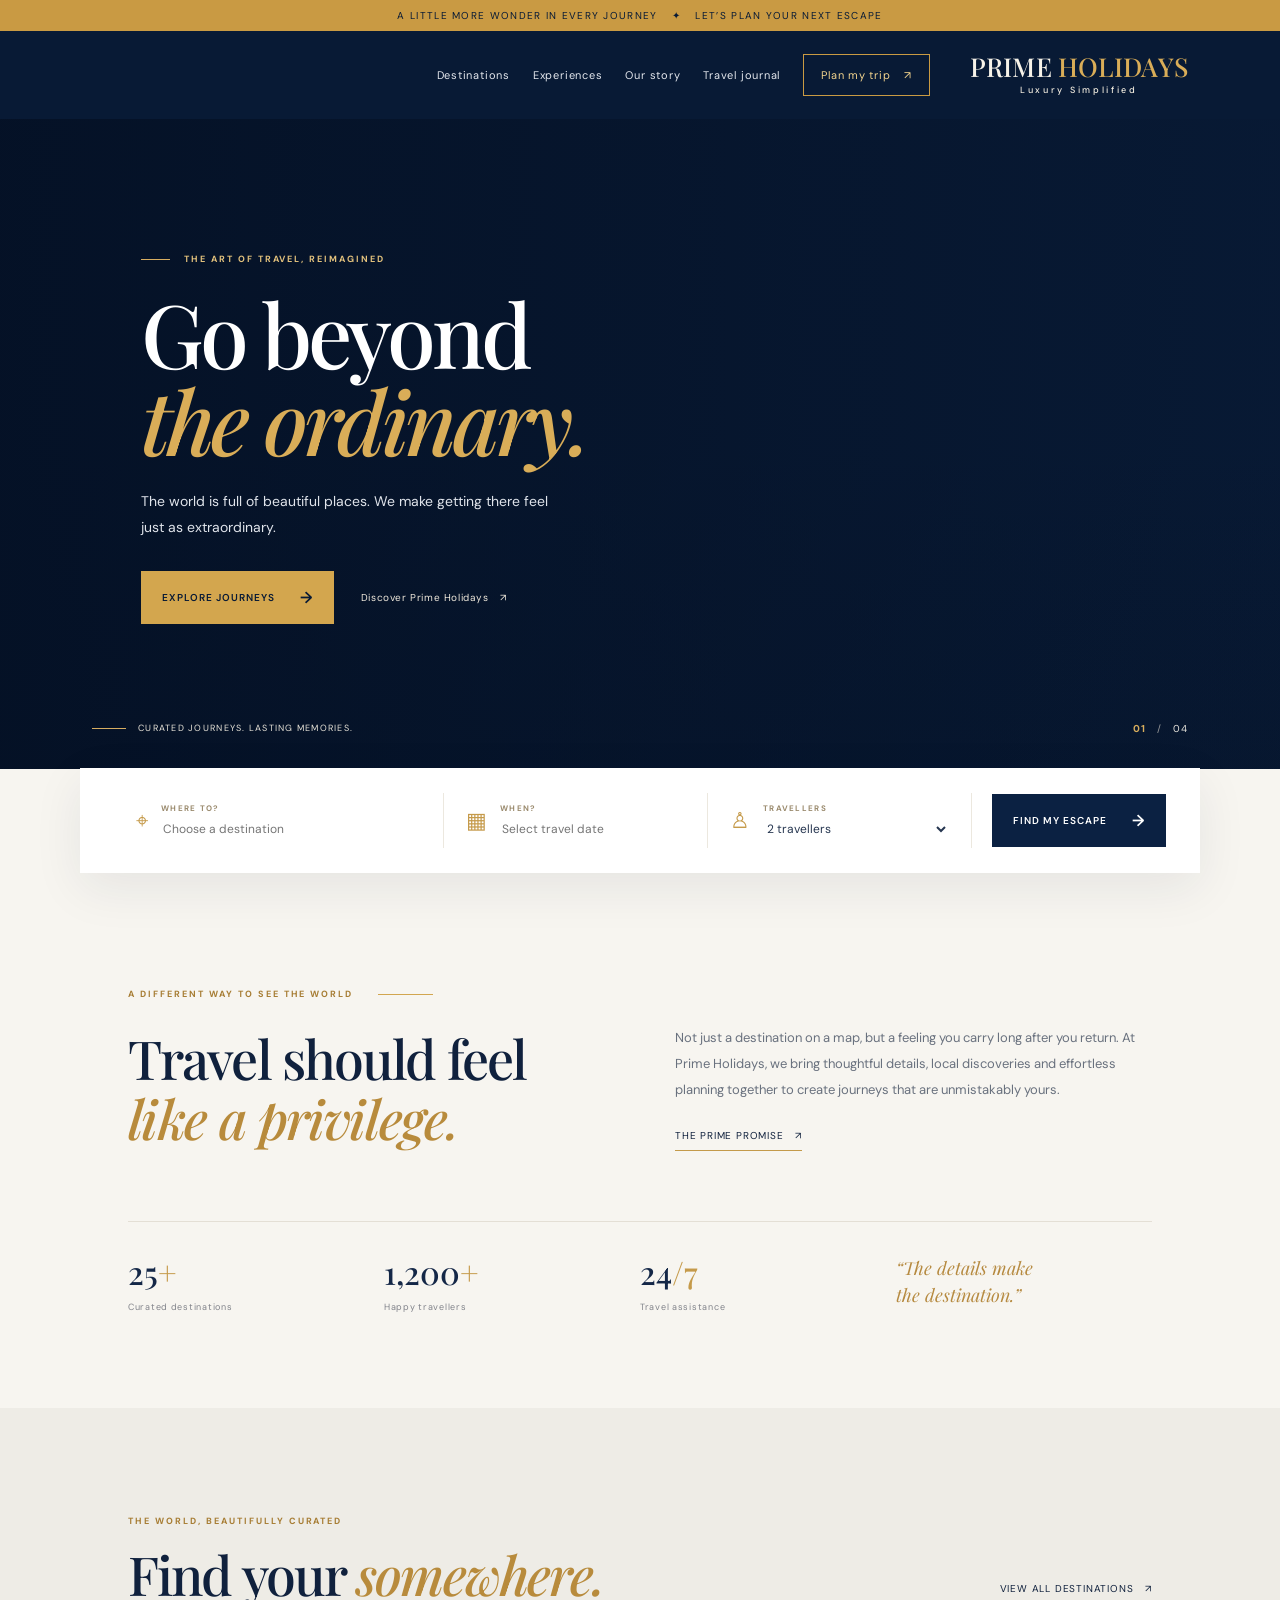
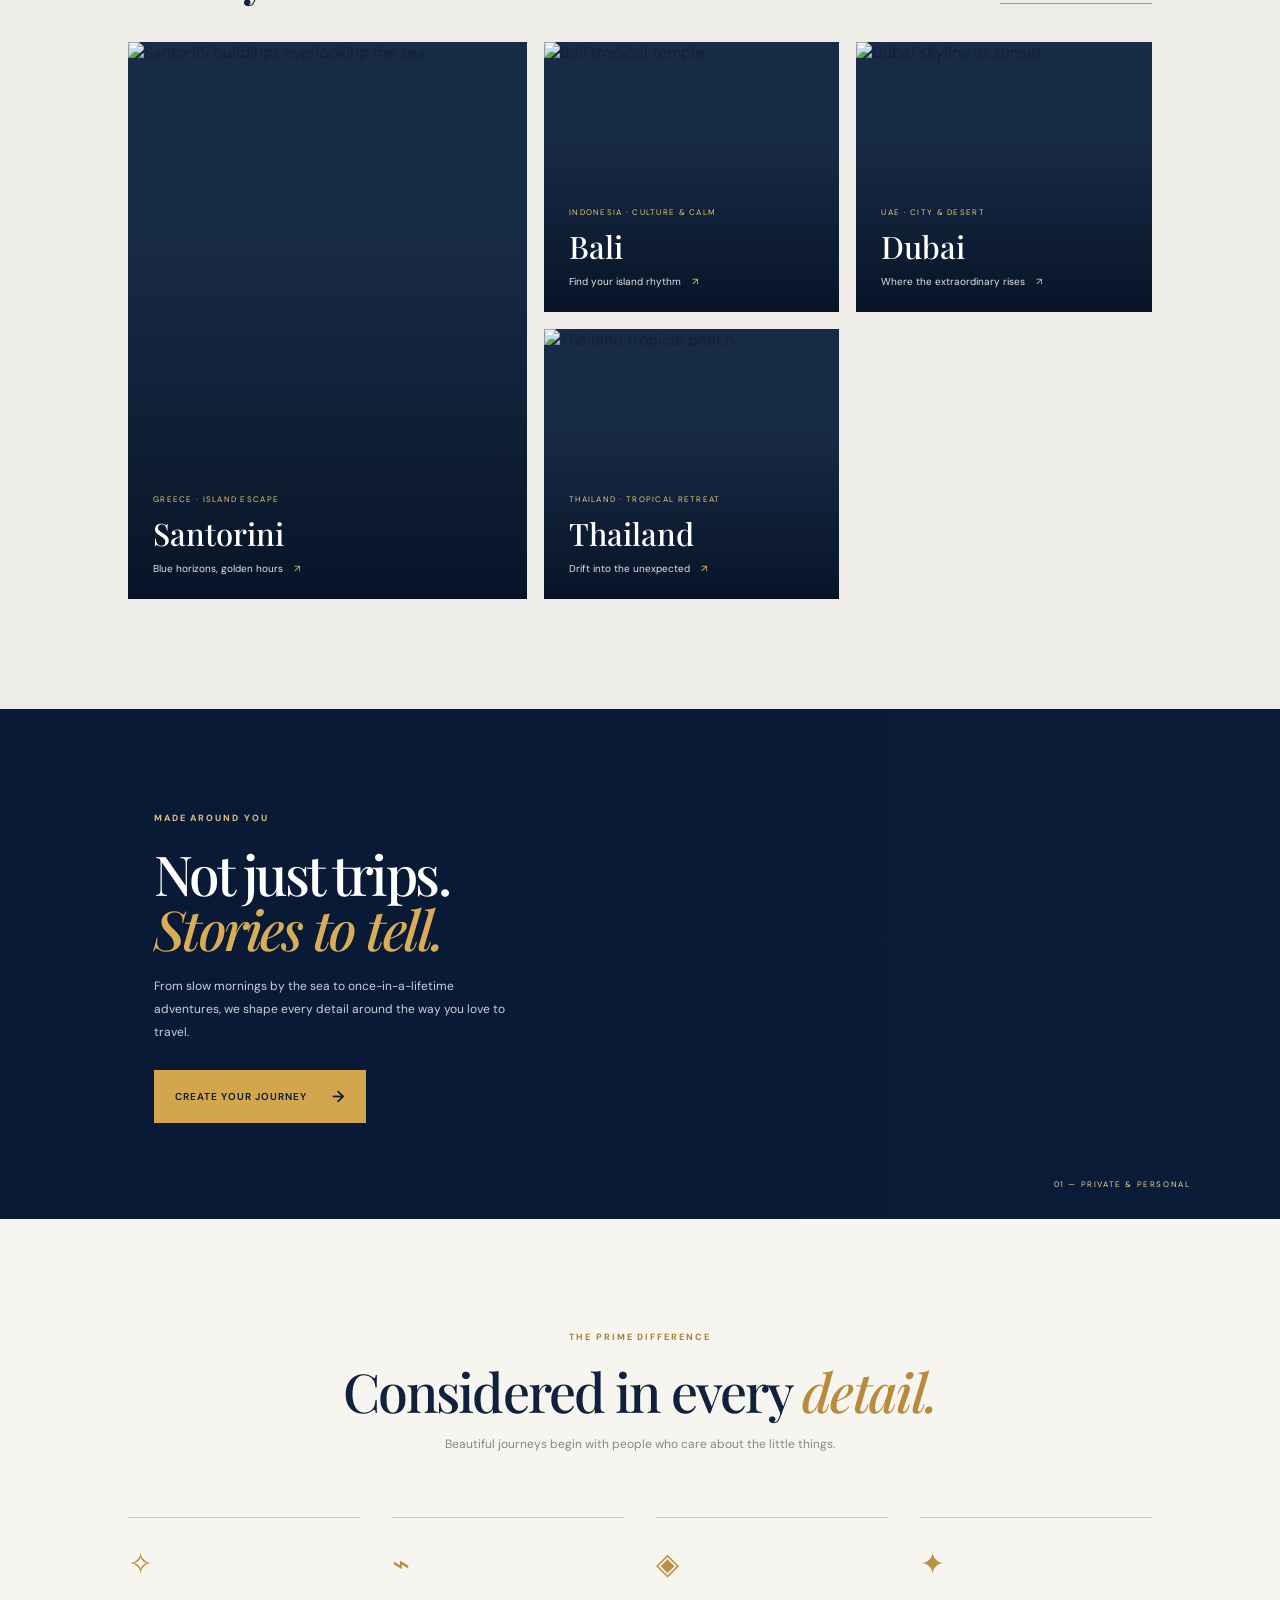
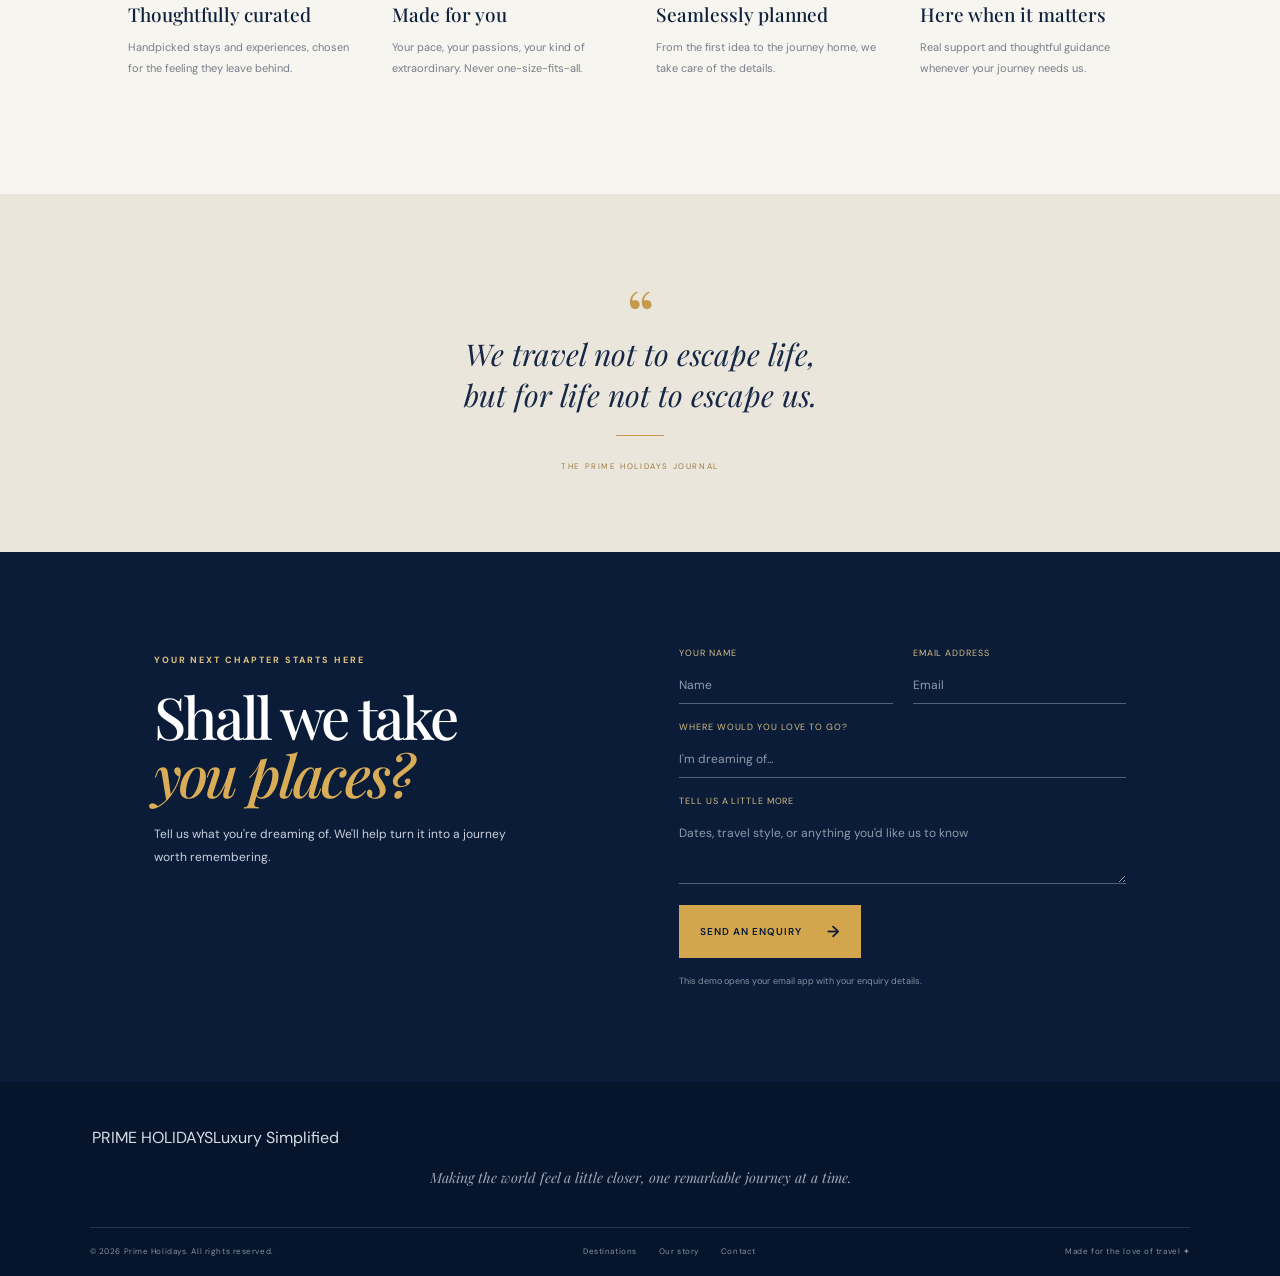
==== commit 008eee45: "Remove legacy logo hooks and use text wordmark consistently" ====
--- a/index.html
+++ b/index.html
@@ -14,7 +14,7 @@
 <body>
   <div class="announcement">A little more wonder in every journey <span>✦</span> Let’s plan your next escape</div>
   <header class="site-header" id="top">
-    <a class="brand prime-logo" href="#top" aria-label="Prime Holidays home">
+    <a class="prime-logo" href="#top" aria-label="Prime Holidays home">
   <span class="prime-logo-text"><span class="prime-word">PRIME</span> <span class="holidays-word">HOLIDAYS</span></span>
   <span class="prime-tagline">Luxury Simplified</span>
 </a>
@@ -55,7 +55,7 @@
       <form class="contact-form" id="contactForm"><div class="form-row"><label>Your name<input name="name" placeholder="Name" required></label><label>Email address<input name="email" type="email" placeholder="Email" required></label></div><label>Where would you love to go?<input name="destination" placeholder="I'm dreaming of..." required></label><label>Tell us a little more<textarea name="message" rows="3" placeholder="Dates, travel style, or anything you'd like us to know"></textarea></label><button class="button button-gold" type="submit">Send an enquiry <span>→</span></button><p class="form-note">This demo opens your email app with your enquiry details.</p></form>
     </section>
   </main>
-  <footer class="footer"><a class="brand prime-logo footer-brand" href="#top"><img src="prime-holidays-logo.svg" alt="Prime Holidays — Luxury Simplified"></a><p>Making the world feel a little closer, one remarkable journey at a time.</p><div class="footer-bottom"><span>© <span id="year"></span> Prime Holidays. All rights reserved.</span><div><a href="#destinations">Destinations</a><a href="#about">Our story</a><a href="#contact">Contact</a></div><span>Made for the love of travel ✦</span></div></footer>
+  <footer class="footer"><a class="prime-logo footer-brand" href="#top" aria-label="Prime Holidays home"><span class="prime-logo-text"><span class="prime-word">PRIME</span> <span class="holidays-word">HOLIDAYS</span></span><span class="prime-tagline">Luxury Simplified</span></a><p>Making the world feel a little closer, one remarkable journey at a time.</p><div class="footer-bottom"><span>© <span id="year"></span> Prime Holidays. All rights reserved.</span><div><a href="#destinations">Destinations</a><a href="#about">Our story</a><a href="#contact">Contact</a></div><span>Made for the love of travel ✦</span></div></footer>
   <script src="script.js"></script>
 </body>
 </html>
--- a/styles.css
+++ b/styles.css
@@ -30,3 +30,50 @@
 .footer .prime-logo-art{display:block;width:100%;height:auto}
 @media(max-width:850px){.site-header{gap:10px;padding-left:5%;padding-right:5%}.site-header .main-nav{gap:10px;margin-right:8px;font-size:9px}.site-header .prime-logo{flex-basis:205px;min-width:160px;max-width:28vw}}
 @media(max-width:650px){.site-header{height:auto;min-height:76px;padding:10px 5%;gap:10px;flex-wrap:wrap}.site-header .prime-logo{order:0;flex:0 1 178px;width:178px;min-width:0;max-width:54vw}.site-header .prime-logo-art{max-height:52px}.site-header .menu-toggle{order:1;display:flex;margin-left:auto}.site-header .main-nav{order:2;display:none;width:100%;flex:1 0 100%;margin:0;padding:14px 0 5px;flex-direction:column;align-items:flex-start;gap:16px}.site-header .main-nav.open{display:flex}}
+
+/* Simple wordmark requested: PRIME in ivory, HOLIDAYS in gold, tagline below */
+.site-header .prime-logo{
+  display:flex!important;
+  flex:0 0 auto;
+  flex-direction:column;
+  align-items:center;
+  justify-content:center;
+  width:auto;
+  min-width:0;
+  max-width:100%;
+  gap:5px;
+  padding:0;
+  margin:0;
+  line-height:1;
+  white-space:nowrap;
+  text-decoration:none;
+}
+.site-header .prime-logo-text{
+  display:block;
+  font-family:"Playfair Display",Georgia,serif;
+  font-size:clamp(19px,2.05vw,26px);
+  font-weight:500;
+  letter-spacing:.005em;
+  line-height:1.05;
+}
+.site-header .prime-word{color:#f7f3e9}
+.site-header .holidays-word{color:#d9ad58}
+.site-header .prime-tagline{
+  display:block;
+  color:#f4eee1;
+  font-family:"DM Sans",Arial,sans-serif;
+  font-size:9px;
+  font-weight:500;
+  letter-spacing:.30em;
+  line-height:1.3;
+  text-align:center;
+}
+@media(max-width:850px){
+  .site-header .prime-logo-text{font-size:20px}
+  .site-header .prime-tagline{font-size:8px;letter-spacing:.25em}
+}
+@media(max-width:650px){
+  .site-header .prime-logo{align-items:flex-start}
+  .site-header .prime-logo-text{font-size:19px}
+  .site-header .prime-tagline{text-align:center;width:100%;font-size:8px}
+}
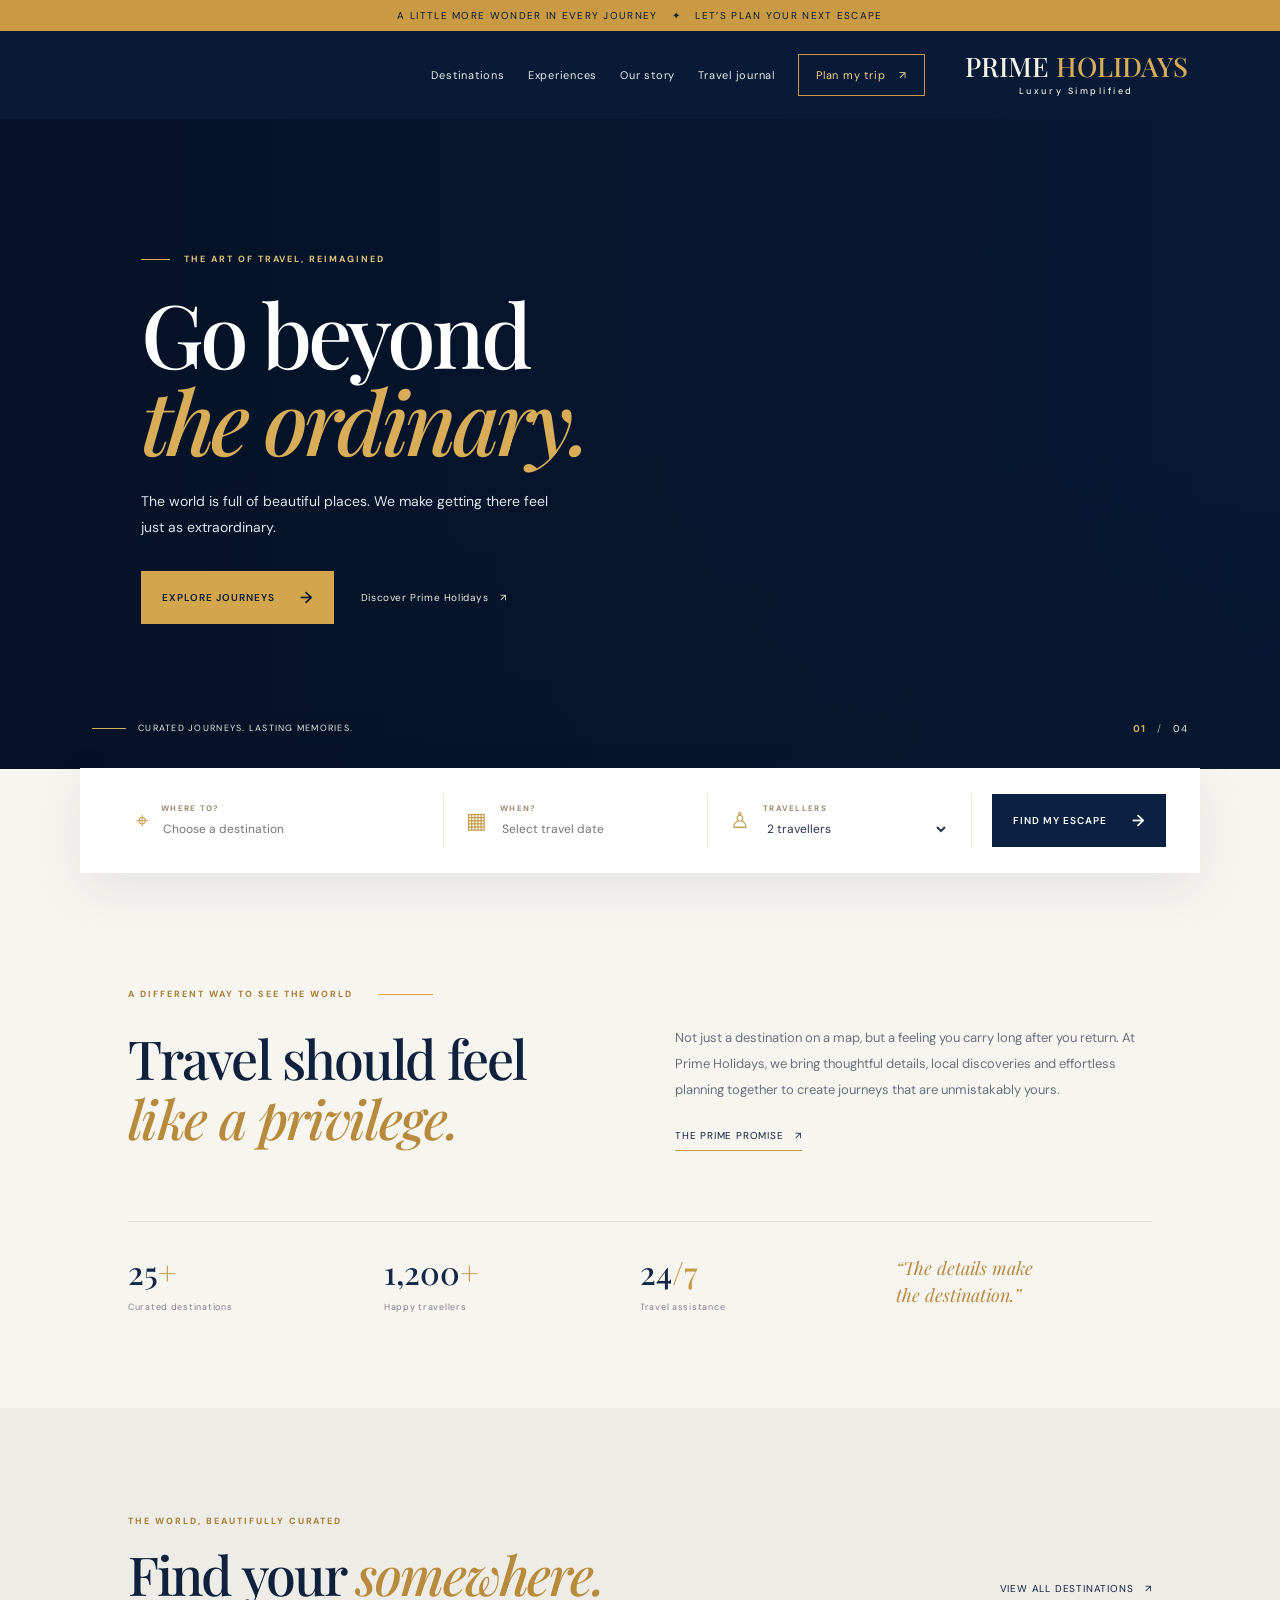
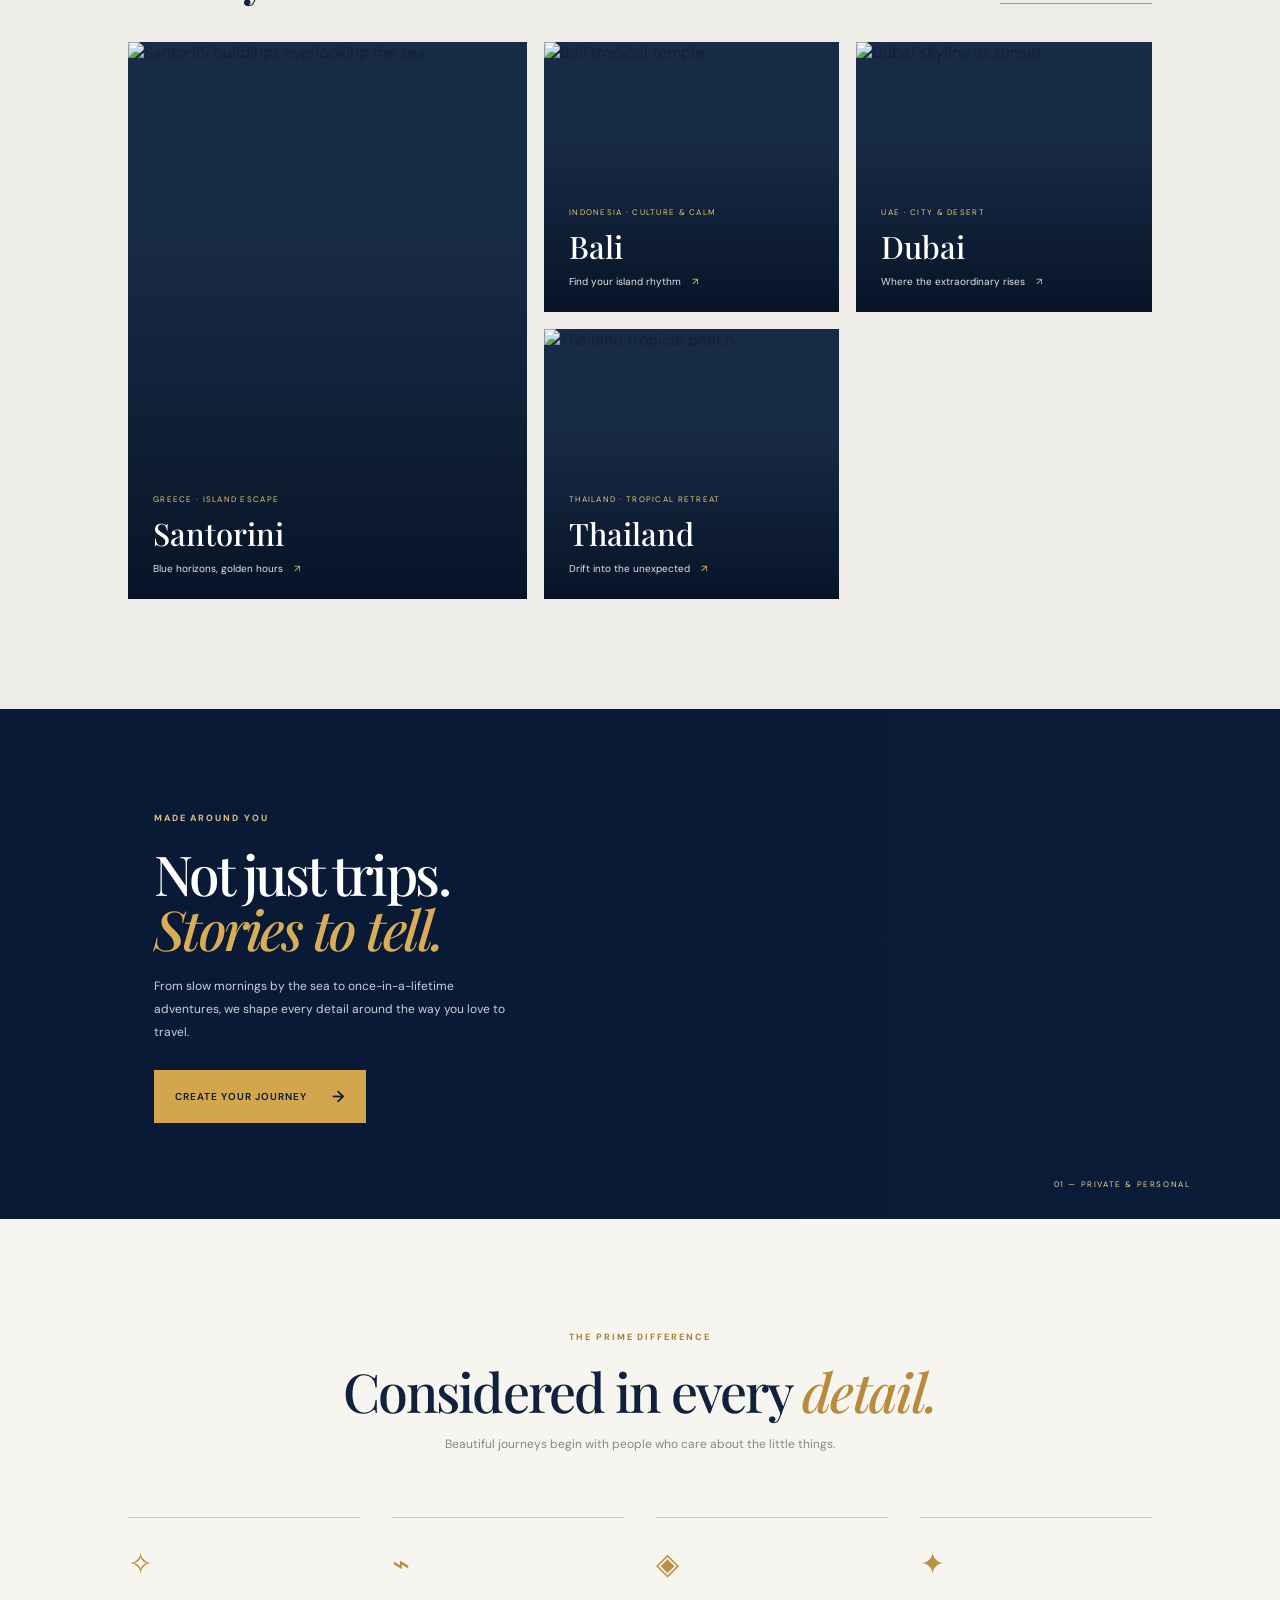
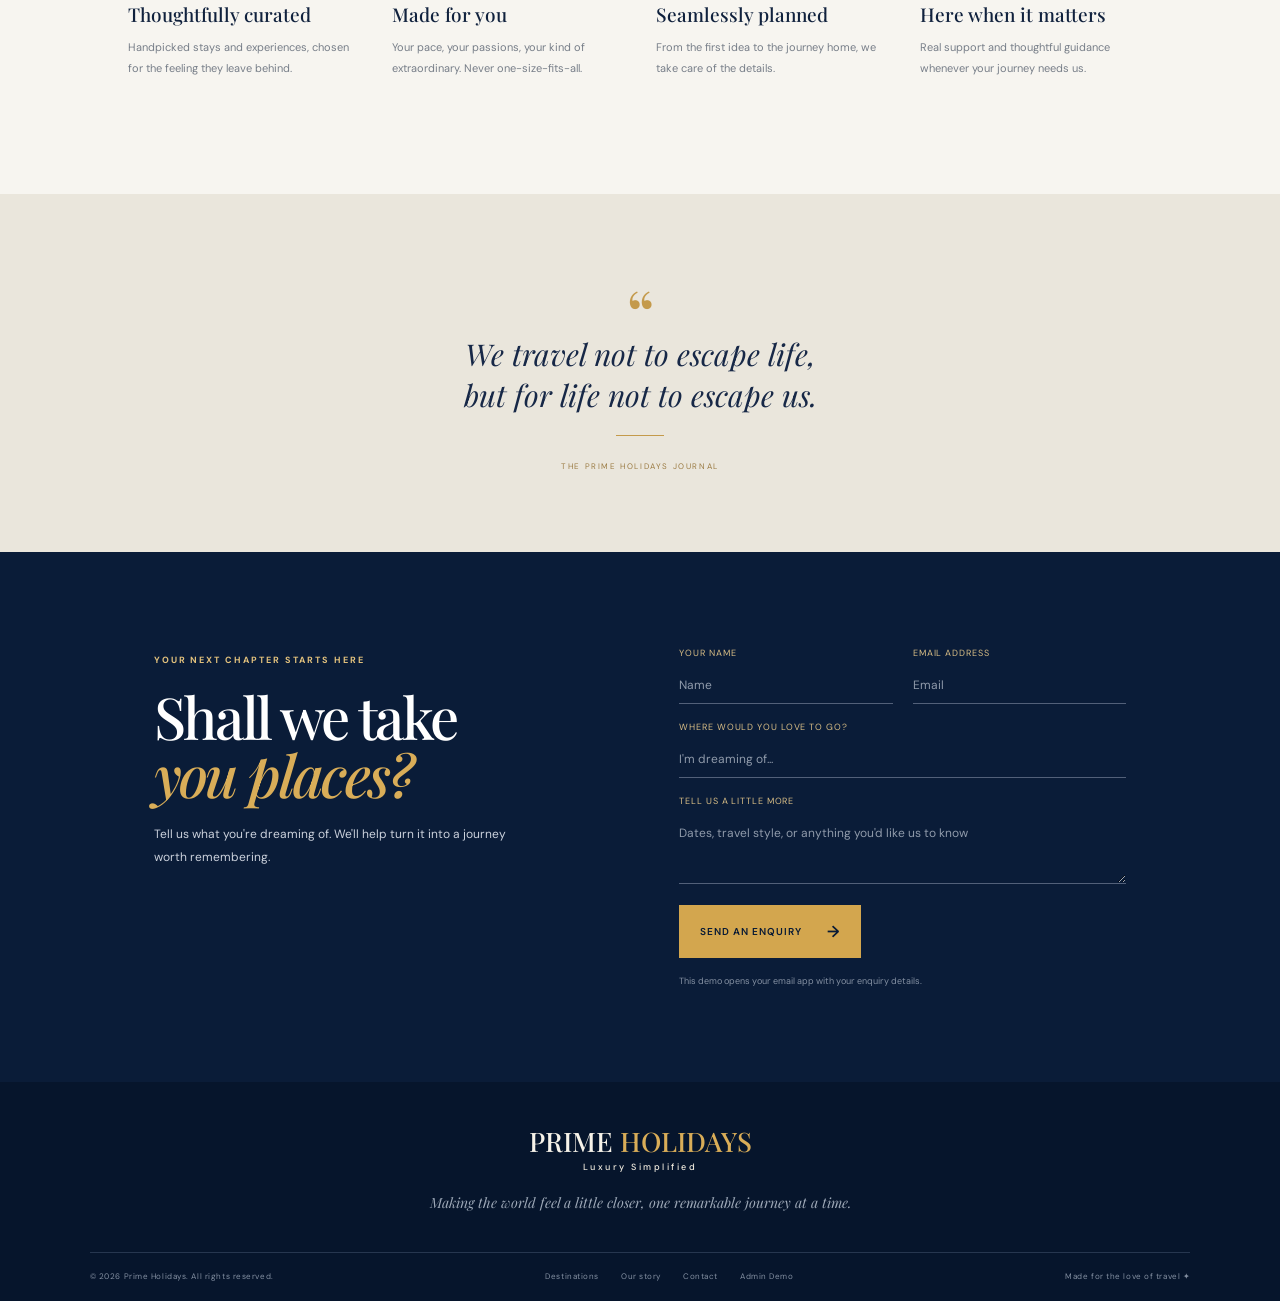
==== commit 7c533287: "Add link to Prime Holidays admin demo" ====
--- a/index.html
+++ b/index.html
@@ -55,7 +55,7 @@
       <form class="contact-form" id="contactForm"><div class="form-row"><label>Your name<input name="name" placeholder="Name" required></label><label>Email address<input name="email" type="email" placeholder="Email" required></label></div><label>Where would you love to go?<input name="destination" placeholder="I'm dreaming of..." required></label><label>Tell us a little more<textarea name="message" rows="3" placeholder="Dates, travel style, or anything you'd like us to know"></textarea></label><button class="button button-gold" type="submit">Send an enquiry <span>→</span></button><p class="form-note">This demo opens your email app with your enquiry details.</p></form>
     </section>
   </main>
-  <footer class="footer"><a class="prime-logo footer-brand" href="#top" aria-label="Prime Holidays home"><span class="prime-logo-text"><span class="prime-word">PRIME</span> <span class="holidays-word">HOLIDAYS</span></span><span class="prime-tagline">Luxury Simplified</span></a><p>Making the world feel a little closer, one remarkable journey at a time.</p><div class="footer-bottom"><span>© <span id="year"></span> Prime Holidays. All rights reserved.</span><div><a href="#destinations">Destinations</a><a href="#about">Our story</a><a href="#contact">Contact</a></div><span>Made for the love of travel ✦</span></div></footer>
+  <footer class="footer"><a class="prime-logo footer-brand" href="#top" aria-label="Prime Holidays home"><span class="prime-logo-text"><span class="prime-word">PRIME</span> <span class="holidays-word">HOLIDAYS</span></span><span class="prime-tagline">Luxury Simplified</span></a><p>Making the world feel a little closer, one remarkable journey at a time.</p><div class="footer-bottom"><span>© <span id="year"></span> Prime Holidays. All rights reserved.</span><div><a href="#destinations">Destinations</a><a href="#about">Our story</a><a href="#contact">Contact</a><a href="admin-demo.html">Admin Demo</a></div><span>Made for the love of travel ✦</span></div></footer>
   <script src="script.js"></script>
 </body>
 </html>
--- a/styles.css
+++ b/styles.css
@@ -77,3 +77,64 @@
   .site-header .prime-logo-text{font-size:19px}
   .site-header .prime-tagline{text-align:center;width:100%;font-size:8px}
 }
+
+
+/* Definitive single-wordmark layout; suppress all legacy logo assets and pseudo-elements */
+.site-header a.prime-logo,
+.footer a.prime-logo {
+  display:flex !important;
+  flex-direction:column !important;
+  align-items:center !important;
+  justify-content:center !important;
+  gap:5px !important;
+  width:auto !important;
+  min-width:0 !important;
+  max-width:100% !important;
+  height:auto !important;
+  flex:0 0 auto !important;
+  padding:0 !important;
+  margin:0 !important;
+  line-height:1 !important;
+  white-space:nowrap !important;
+  text-decoration:none !important;
+  overflow:visible !important;
+}
+.site-header a.prime-logo::before,
+.site-header a.prime-logo::after,
+.footer a.prime-logo::before,
+.footer a.prime-logo::after { content:none !important; display:none !important; }
+a.prime-logo img { display:none !important; }
+a.prime-logo .prime-logo-text {
+  display:block !important;
+  position:static !important;
+  margin:0 !important;
+  padding:0 !important;
+  font-family:"Playfair Display",Georgia,serif !important;
+  font-size:clamp(20px,2.1vw,27px) !important;
+  font-weight:500 !important;
+  letter-spacing:0 !important;
+  line-height:1.1 !important;
+  white-space:nowrap !important;
+}
+a.prime-logo .prime-word { color:#f7f3e9 !important; }
+a.prime-logo .holidays-word { color:#d9ad58 !important; }
+a.prime-logo .prime-tagline {
+  display:block !important;
+  position:static !important;
+  margin:0 !important;
+  padding:0 !important;
+  color:#f4eee1 !important;
+  font-family:"DM Sans",Arial,sans-serif !important;
+  font-size:9px !important;
+  font-weight:500 !important;
+  letter-spacing:.28em !important;
+  line-height:1.3 !important;
+  text-align:center !important;
+  white-space:nowrap !important;
+}
+.site-header { justify-content:space-between !important; }
+@media(max-width:650px) {
+  .site-header a.prime-logo { align-items:center !important; }
+  a.prime-logo .prime-logo-text { font-size:19px !important; }
+  a.prime-logo .prime-tagline { font-size:8px !important; }
+}
